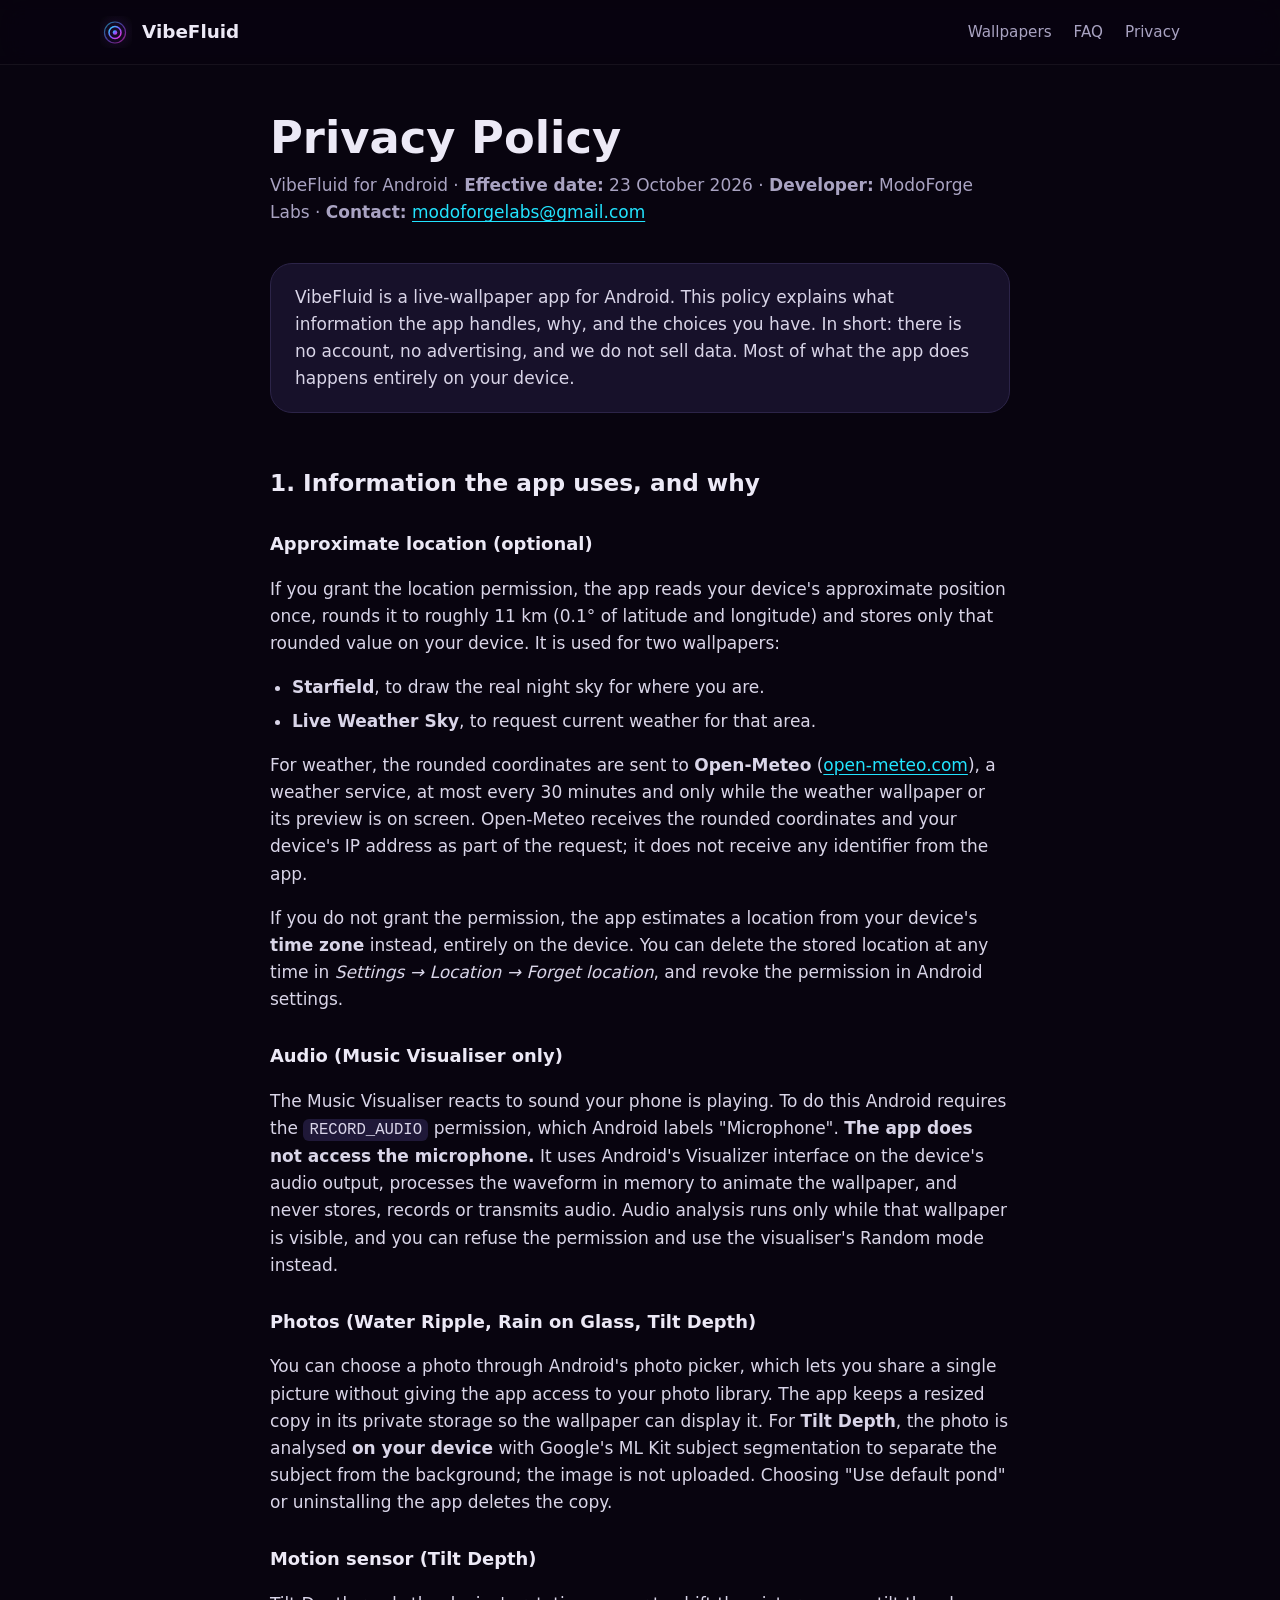
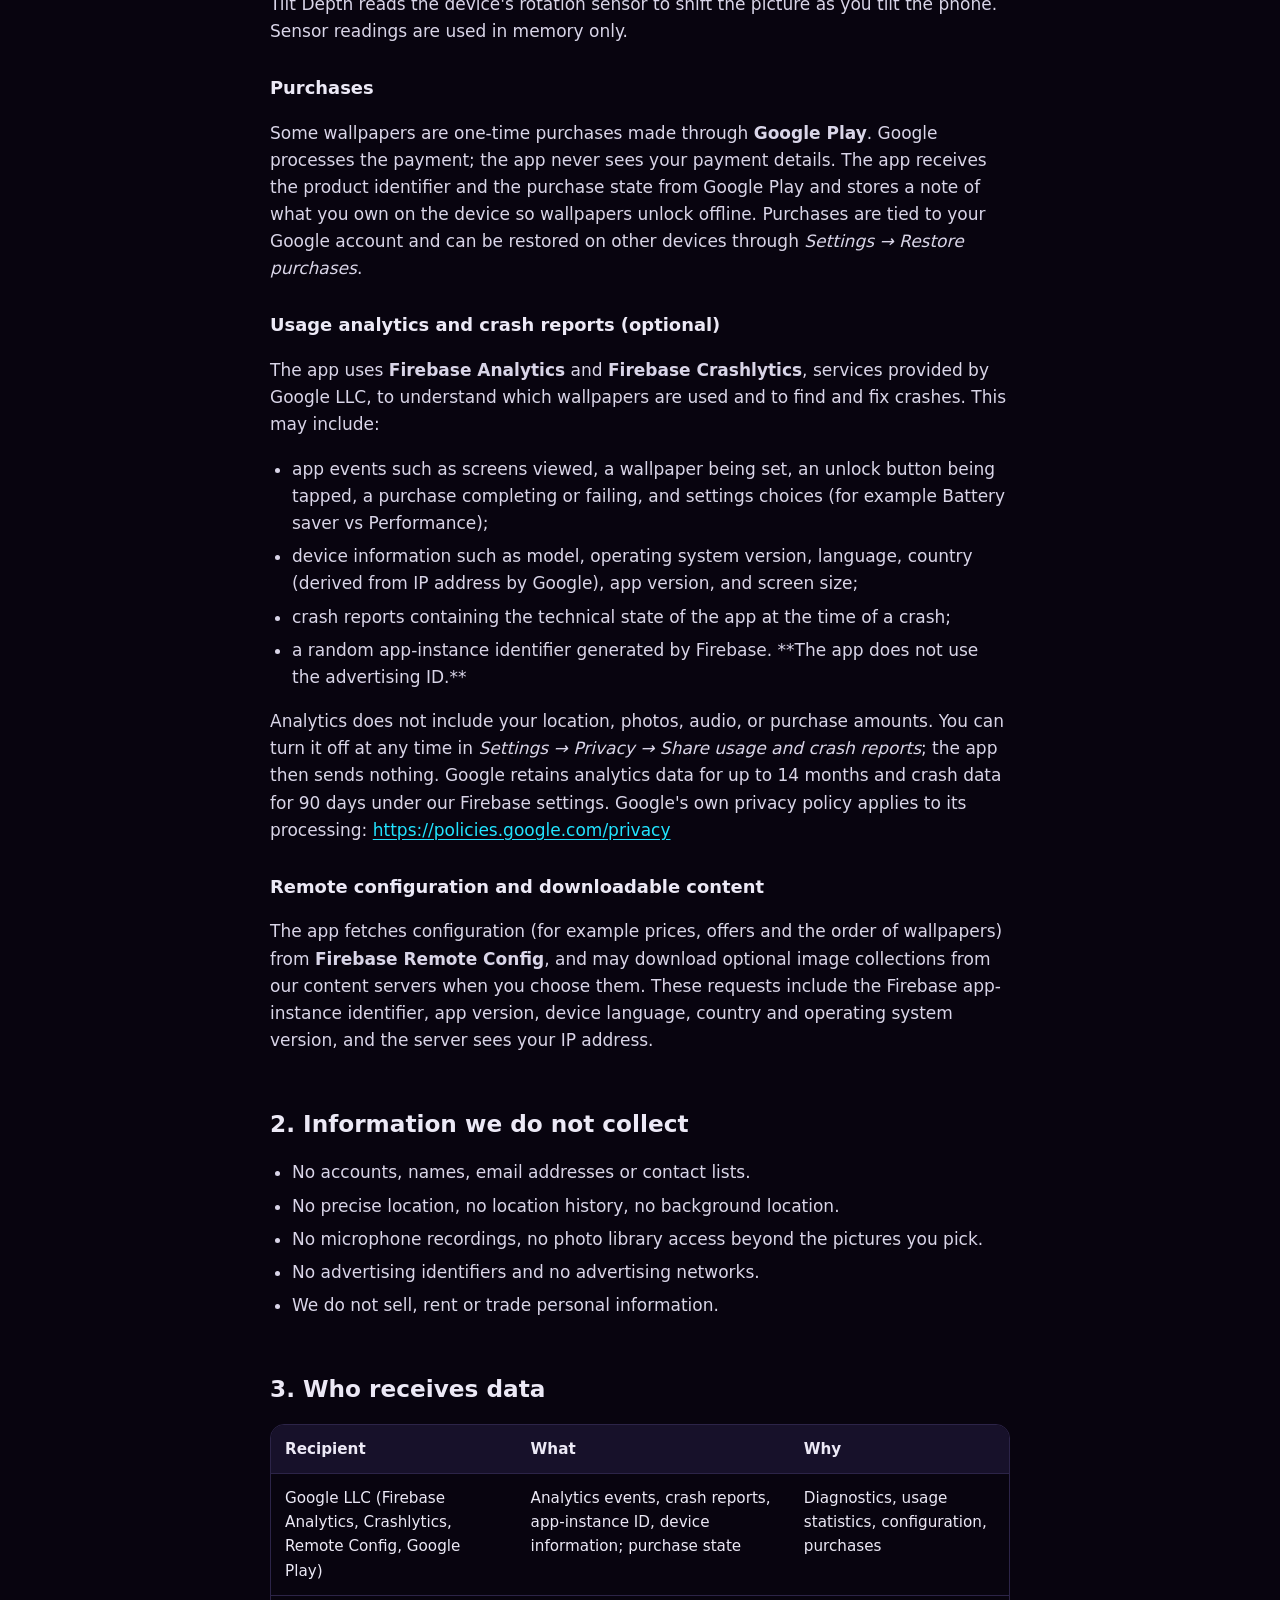
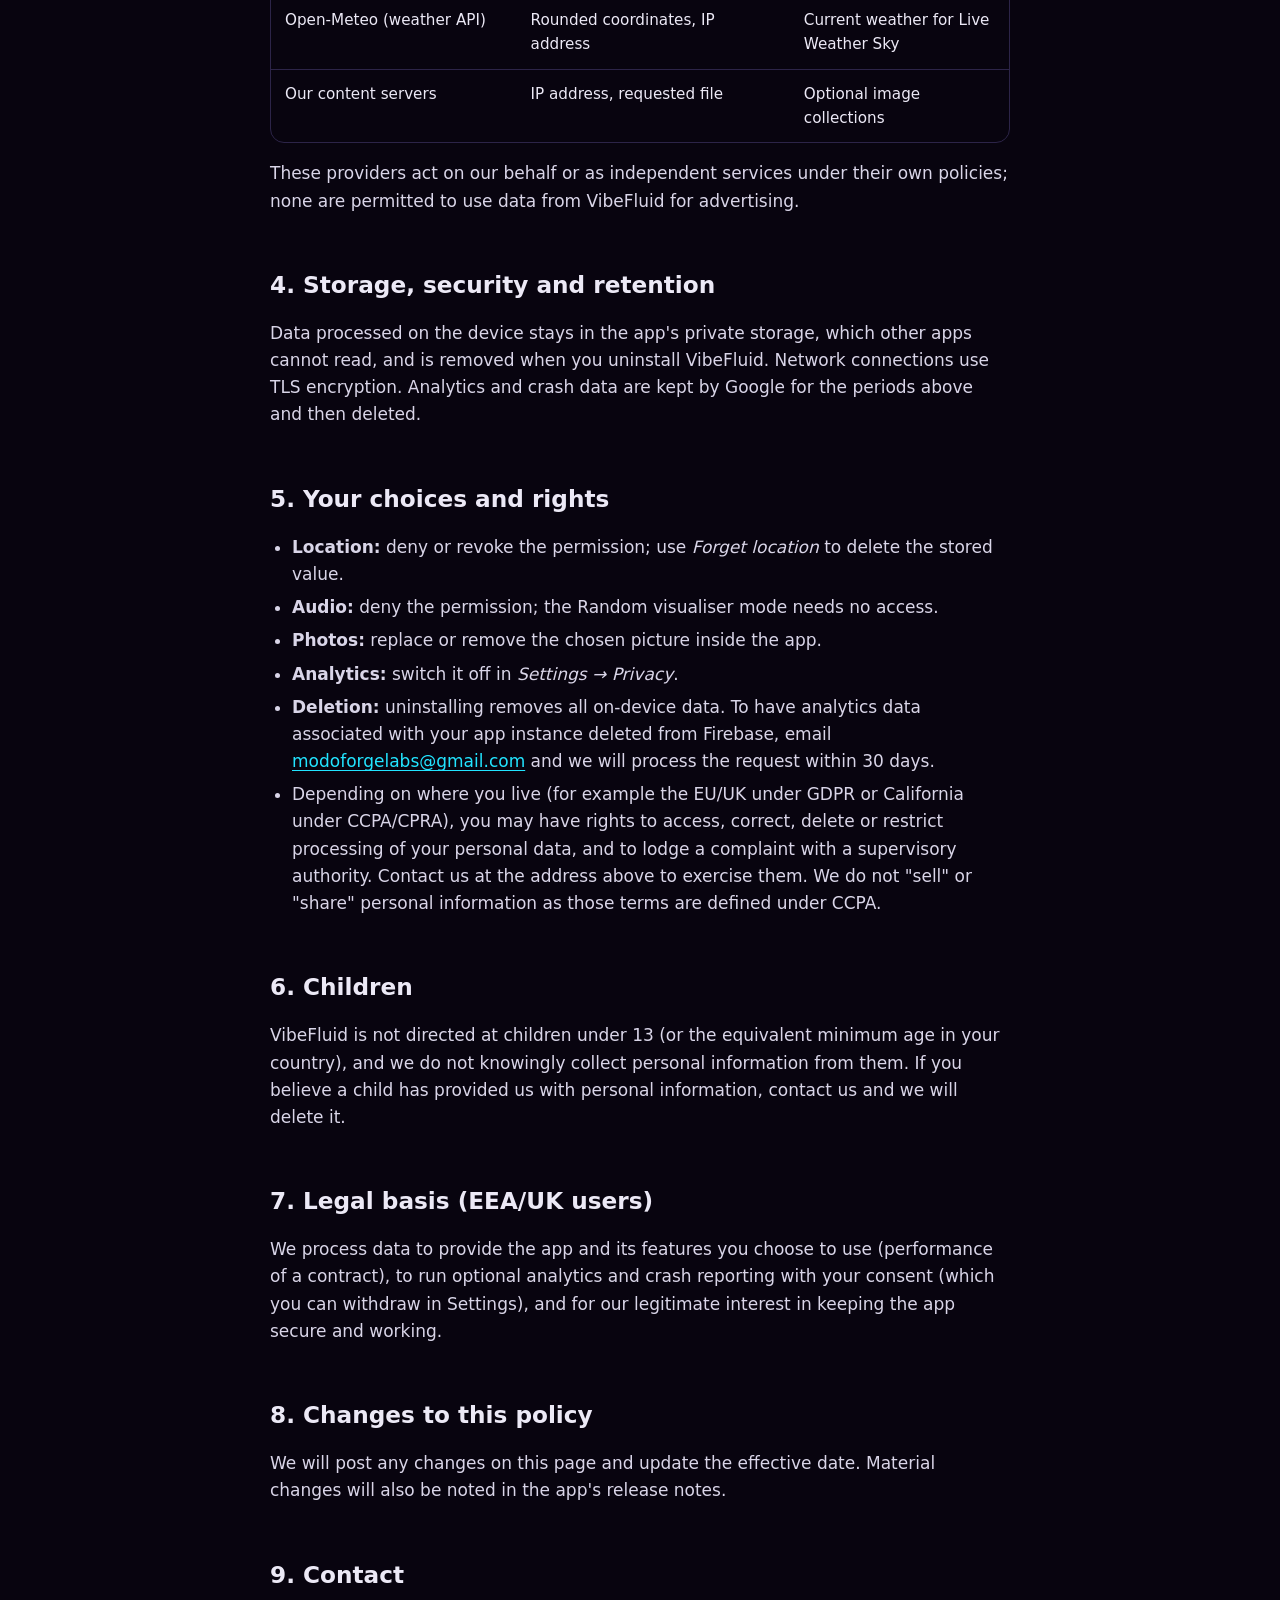
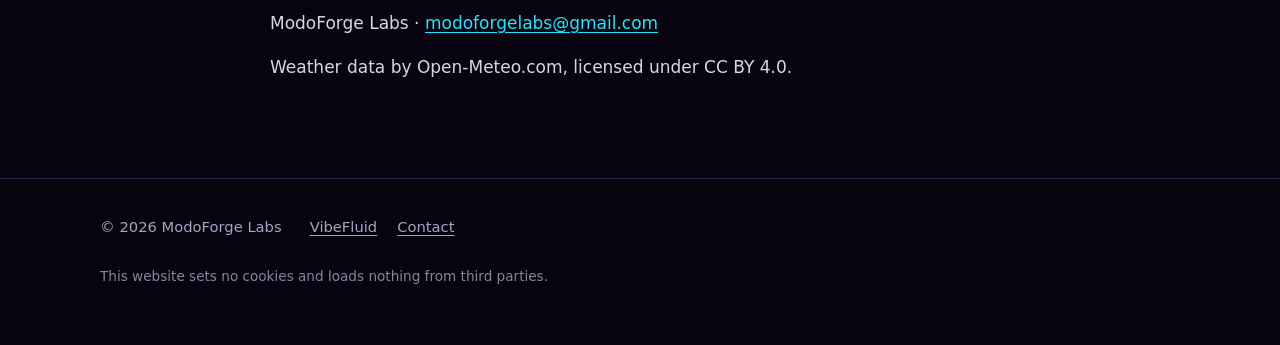
==== privacy/index.html @ ff4feba8 "VibeFluid landing page and privacy policy Static site for GitHub Pages: landing page with the wallpa" ====
<!doctype html>
<html lang="en">
<head>
  <meta charset="utf-8">
  <meta name="viewport" content="width=device-width, initial-scale=1">
  <title>Privacy Policy – VibeFluid</title>
  <meta name="description" content="How the VibeFluid live wallpaper app handles location, audio, photos, purchases and analytics. No ads, no account, no data sold.">
  <meta name="theme-color" content="#08040f">
  <link rel="canonical" href="https://modoforgelabs.github.io/vibefluid/privacy/">
  <link rel="icon" href="../assets/favicon.svg" type="image/svg+xml">
  <link rel="stylesheet" href="../assets/site.css">
</head>
<body>
  <a class="skip" href="#main">Skip to content</a>
  <header class="site-header">
    <div class="wrap">
      <a class="brand" href="../" aria-label="VibeFluid home">
        <img src="../assets/favicon.svg" alt="" width="32" height="32">
        VibeFluid
      </a>
      <nav class="nav" aria-label="Main">
        <a href="../#wallpapers">Wallpapers</a>
        <a class="hide-sm" href="../#faq">FAQ</a>
        <a href="./" aria-current="page">Privacy</a>
      </nav>
    </div>
  </header>

  <main id="main" class="wrap doc">
    <h1>Privacy Policy</h1>
    <p class="meta">VibeFluid for Android · <strong>Effective date:</strong> 23 October 2026 · <strong>Developer:</strong> ModoForge Labs · <strong>Contact:</strong> <a href="mailto:modoforgelabs@gmail.com">modoforgelabs@gmail.com</a></p>
<div class="summary"><p>VibeFluid is a live-wallpaper app for Android. This policy explains what information the app handles, why, and the choices you have. In short: there is no account, no advertising, and we do not sell data. Most of what the app does happens entirely on your device.</p></div>
<h2 id="1-information-the-app-uses-and-why">1. Information the app uses, and why</h2>
<h3 id="approximate-location-optional">Approximate location (optional)</h3>
<p>If you grant the location permission, the app reads your device's approximate position once, rounds it to roughly 11 km (0.1° of latitude and longitude) and stores only that rounded value on your device. It is used for two wallpapers:</p>
<ul>
<li><strong>Starfield</strong>, to draw the real night sky for where you are.</li>
<li><strong>Live Weather Sky</strong>, to request current weather for that area.</li>
</ul>
<p>For weather, the rounded coordinates are sent to <strong>Open-Meteo</strong> (<a href="https://open-meteo.com/">open-meteo.com</a>), a weather service, at most every 30 minutes and only while the weather wallpaper or its preview is on screen. Open-Meteo receives the rounded coordinates and your device's IP address as part of the request; it does not receive any identifier from the app.</p>
<p>If you do not grant the permission, the app estimates a location from your device's <strong>time zone</strong> instead, entirely on the device. You can delete the stored location at any time in <em>Settings → Location → Forget location</em>, and revoke the permission in Android settings.</p>
<h3 id="audio-music-visualiser-only">Audio (Music Visualiser only)</h3>
<p>The Music Visualiser reacts to sound your phone is playing. To do this Android requires the <code>RECORD_AUDIO</code> permission, which Android labels "Microphone". <strong>The app does not access the microphone.</strong> It uses Android's Visualizer interface on the device's audio output, processes the waveform in memory to animate the wallpaper, and never stores, records or transmits audio. Audio analysis runs only while that wallpaper is visible, and you can refuse the permission and use the visualiser's Random mode instead.</p>
<h3 id="photos-water-ripple-rain-on-glass-tilt-depth">Photos (Water Ripple, Rain on Glass, Tilt Depth)</h3>
<p>You can choose a photo through Android's photo picker, which lets you share a single picture without giving the app access to your photo library. The app keeps a resized copy in its private storage so the wallpaper can display it. For <strong>Tilt Depth</strong>, the photo is analysed <strong>on your device</strong> with Google's ML Kit subject segmentation to separate the subject from the background; the image is not uploaded. Choosing "Use default pond" or uninstalling the app deletes the copy.</p>
<h3 id="motion-sensor-tilt-depth">Motion sensor (Tilt Depth)</h3>
<p>Tilt Depth reads the device's rotation sensor to shift the picture as you tilt the phone. Sensor readings are used in memory only.</p>
<h3 id="purchases">Purchases</h3>
<p>Some wallpapers are one-time purchases made through <strong>Google Play</strong>. Google processes the payment; the app never sees your payment details. The app receives the product identifier and the purchase state from Google Play and stores a note of what you own on the device so wallpapers unlock offline. Purchases are tied to your Google account and can be restored on other devices through <em>Settings → Restore purchases</em>.</p>
<h3 id="usage-analytics-and-crash-reports-optional">Usage analytics and crash reports (optional)</h3>
<p>The app uses <strong>Firebase Analytics</strong> and <strong>Firebase Crashlytics</strong>, services provided by Google LLC, to understand which wallpapers are used and to find and fix crashes. This may include:</p>
<ul>
<li>app events such as screens viewed, a wallpaper being set, an unlock button being tapped, a purchase completing or failing, and settings choices (for example Battery saver vs Performance);</li>
<li>device information such as model, operating system version, language, country (derived from IP address by Google), app version, and screen size;</li>
<li>crash reports containing the technical state of the app at the time of a crash;</li>
<li>a random app-instance identifier generated by Firebase. **The app does not use the advertising ID.**</li>
</ul>
<p>Analytics does not include your location, photos, audio, or purchase amounts. You can turn it off at any time in <em>Settings → Privacy → Share usage and crash reports</em>; the app then sends nothing. Google retains analytics data for up to 14 months and crash data for 90 days under our Firebase settings. Google's own privacy policy applies to its processing: <a href="https://policies.google.com/privacy">https://policies.google.com/privacy</a></p>
<h3 id="remote-configuration-and-downloadable-content">Remote configuration and downloadable content</h3>
<p>The app fetches configuration (for example prices, offers and the order of wallpapers) from <strong>Firebase Remote Config</strong>, and may download optional image collections from our content servers when you choose them. These requests include the Firebase app-instance identifier, app version, device language, country and operating system version, and the server sees your IP address.</p>
<h2 id="2-information-we-do-not-collect">2. Information we do not collect</h2>
<ul>
<li>No accounts, names, email addresses or contact lists.</li>
<li>No precise location, no location history, no background location.</li>
<li>No microphone recordings, no photo library access beyond the pictures you pick.</li>
<li>No advertising identifiers and no advertising networks.</li>
<li>We do not sell, rent or trade personal information.</li>
</ul>
<h2 id="3-who-receives-data">3. Who receives data</h2>
<div class="table-wrap"><table><thead><tr><th>Recipient</th><th>What</th><th>Why</th></tr></thead><tbody>
<tr><td>Google LLC (Firebase Analytics, Crashlytics, Remote Config, Google Play)</td><td>Analytics events, crash reports, app-instance ID, device information; purchase state</td><td>Diagnostics, usage statistics, configuration, purchases</td></tr>
<tr><td>Open-Meteo (weather API)</td><td>Rounded coordinates, IP address</td><td>Current weather for Live Weather Sky</td></tr>
<tr><td>Our content servers</td><td>IP address, requested file</td><td>Optional image collections</td></tr>
</tbody></table></div>
<p>These providers act on our behalf or as independent services under their own policies; none are permitted to use data from VibeFluid for advertising.</p>
<h2 id="4-storage-security-and-retention">4. Storage, security and retention</h2>
<p>Data processed on the device stays in the app's private storage, which other apps cannot read, and is removed when you uninstall VibeFluid. Network connections use TLS encryption. Analytics and crash data are kept by Google for the periods above and then deleted.</p>
<h2 id="5-your-choices-and-rights">5. Your choices and rights</h2>
<ul>
<li><strong>Location:</strong> deny or revoke the permission; use <em>Forget location</em> to delete the stored value.</li>
<li><strong>Audio:</strong> deny the permission; the Random visualiser mode needs no access.</li>
<li><strong>Photos:</strong> replace or remove the chosen picture inside the app.</li>
<li><strong>Analytics:</strong> switch it off in <em>Settings → Privacy</em>.</li>
<li><strong>Deletion:</strong> uninstalling removes all on-device data. To have analytics data associated with your app instance deleted from Firebase, email <a href="mailto:modoforgelabs@gmail.com">modoforgelabs@gmail.com</a> and we will process the request within 30 days.</li>
<li>Depending on where you live (for example the EU/UK under GDPR or California under CCPA/CPRA), you may have rights to access, correct, delete or restrict processing of your personal data, and to lodge a complaint with a supervisory authority. Contact us at the address above to exercise them. We do not "sell" or "share" personal information as those terms are defined under CCPA.</li>
</ul>
<h2 id="6-children">6. Children</h2>
<p>VibeFluid is not directed at children under 13 (or the equivalent minimum age in your country), and we do not knowingly collect personal information from them. If you believe a child has provided us with personal information, contact us and we will delete it.</p>
<h2 id="7-legal-basis-eea-uk-users">7. Legal basis (EEA/UK users)</h2>
<p>We process data to provide the app and its features you choose to use (performance of a contract), to run optional analytics and crash reporting with your consent (which you can withdraw in Settings), and for our legitimate interest in keeping the app secure and working.</p>
<h2 id="8-changes-to-this-policy">8. Changes to this policy</h2>
<p>We will post any changes on this page and update the effective date. Material changes will also be noted in the app's release notes.</p>
<h2 id="9-contact">9. Contact</h2>
<p>ModoForge Labs · <a href="mailto:modoforgelabs@gmail.com">modoforgelabs@gmail.com</a></p>
<p>Weather data by Open-Meteo.com, licensed under CC BY 4.0.</p>
  </main>

  <footer class="site-footer">
    <div class="wrap">
      <span>© 2026 ModoForge Labs</span>
      <nav aria-label="Footer">
        <a href="../">VibeFluid</a>
        <a href="mailto:modoforgelabs@gmail.com">Contact</a>
      </nav>
      <p class="credit">This website sets no cookies and loads nothing from third parties.</p>
    </div>
  </footer>
</body>
</html>
---- assets/site.css ----
/* VibeFluid site. No external fonts or assets: everything is served from this repo. */
:root {
  --bg: #08040f;
  --bg-2: #120a22;
  --surface: #17112a;
  --surface-2: #1f1838;
  --line: #2c2448;
  --text: #ece9f6;
  --muted: #a9a3c2;
  --teal: #22e4ff;
  --violet: #7b5cff;
  --magenta: #ff2bd6;
  --gold: #ffc94d;
  --gradient: linear-gradient(100deg, var(--teal), var(--violet) 52%, var(--magenta));
  --radius: 22px;
  --max: 1120px;
  color-scheme: dark;
}

* { box-sizing: border-box; }
html { scroll-behavior: smooth; }
@media (prefers-reduced-motion: reduce) { html { scroll-behavior: auto; } }

body {
  margin: 0;
  background: var(--bg);
  color: var(--text);
  font: 17px/1.6 system-ui, -apple-system, "Segoe UI", Roboto, "Helvetica Neue", Arial, sans-serif;
  -webkit-font-smoothing: antialiased;
}

a { color: var(--teal); text-underline-offset: 3px; }
a:hover { color: #7ff0ff; }
img { max-width: 100%; display: block; }
:focus-visible { outline: 3px solid var(--teal); outline-offset: 3px; border-radius: 6px; }

.wrap { width: 100%; max-width: var(--max); margin: 0 auto; padding: 0 20px; }

.skip { position: absolute; left: -999px; top: 0; background: var(--surface); padding: 10px 14px; z-index: 10; }
.skip:focus { left: 12px; top: 12px; }

/* ---------- Header ---------- */
.site-header {
  position: sticky; top: 0; z-index: 5;
  background: rgba(8, 4, 15, .72);
  backdrop-filter: saturate(140%) blur(14px);
  -webkit-backdrop-filter: saturate(140%) blur(14px);
  border-bottom: 1px solid rgba(255, 255, 255, .06);
}
.site-header .wrap { display: flex; align-items: center; gap: 16px; height: 64px; }
.brand { display: flex; align-items: center; gap: 10px; color: var(--text); text-decoration: none; font-weight: 700; font-size: 1.15rem; }
.brand img { width: 32px; height: 32px; }
.nav { margin-left: auto; display: flex; gap: 22px; }
.nav a { color: var(--muted); text-decoration: none; font-size: .95rem; }
.nav a:hover { color: var(--text); }
@media (max-width: 560px) { .nav .hide-sm { display: none; } }

/* ---------- Buttons ---------- */
.btn {
  display: inline-flex; align-items: center; gap: 10px;
  padding: 14px 22px; border-radius: 999px;
  font-weight: 650; font-size: 1rem; text-decoration: none;
  border: 1px solid transparent; transition: transform .15s ease, box-shadow .15s ease;
}
.btn-primary { background: var(--gradient); color: #0b0614; box-shadow: 0 10px 30px rgba(123, 92, 255, .35); }
.btn-primary:hover { color: #0b0614; transform: translateY(-1px); box-shadow: 0 14px 36px rgba(123, 92, 255, .45); }
.btn-ghost { border-color: var(--line); color: var(--text); background: rgba(255, 255, 255, .03); }
.btn-ghost:hover { color: var(--text); border-color: var(--violet); }
.btn-soon { cursor: default; }
.btn-soon:hover { transform: none; }
.btn svg { width: 20px; height: 20px; flex: none; }

/* ---------- Hero ---------- */
.hero { position: relative; overflow: hidden; padding: 72px 0 88px; }
.hero canvas { position: absolute; inset: 0; width: 100%; height: 100%; z-index: 0; }
.hero::after {
  content: ""; position: absolute; inset: 0; z-index: 0; pointer-events: none;
  background: radial-gradient(60% 70% at 78% 40%, rgba(123, 92, 255, .22), transparent 70%),
              radial-gradient(40% 50% at 10% 90%, rgba(34, 228, 255, .12), transparent 70%);
}
.hero .wrap { position: relative; z-index: 1; display: grid; grid-template-columns: 1.15fr .85fr; gap: 48px; align-items: center; pointer-events: none; }
.hero .wrap a, .hero .wrap .phone { pointer-events: auto; }
.eyebrow { display: inline-block; color: var(--teal); font-weight: 650; letter-spacing: .08em; text-transform: uppercase; font-size: .8rem; margin-bottom: 14px; }
.hero h1 { font-size: clamp(2.3rem, 5.4vw, 4rem); line-height: 1.05; letter-spacing: -.02em; margin: 0 0 18px; }
.grad { background: var(--gradient); -webkit-background-clip: text; background-clip: text; color: transparent; }
.lede { color: var(--muted); font-size: 1.15rem; max-width: 34em; margin: 0 0 30px; }
.cta { display: flex; flex-wrap: wrap; gap: 12px; align-items: center; }
.cta-note { color: var(--muted); font-size: .9rem; margin-top: 16px; }
.touch-hint { color: var(--muted); font-size: .85rem; margin-top: 26px; opacity: .85; }
@media (max-width: 860px) {
  .hero { padding: 40px 0 64px; }
  .hero .wrap { grid-template-columns: 1fr; gap: 40px; }
  .hero .phone { margin: 0 auto; }
}

/* ---------- Phone mockup ---------- */
.phone {
  position: relative; width: min(300px, 78vw); aspect-ratio: 9 / 19;
  border-radius: 42px; padding: 10px;
  background: linear-gradient(160deg, #2b2440, #0d0918);
  box-shadow: 0 40px 80px rgba(0, 0, 0, .6), 0 0 0 1px rgba(255, 255, 255, .08) inset;
}
.phone .screen { position: relative; width: 100%; height: 100%; border-radius: 32px; overflow: hidden; background: #000; }
.phone .screen img { position: absolute; inset: 0; width: 100%; height: 100%; object-fit: cover; }
.phone .notch { position: absolute; top: 20px; left: 50%; width: 22%; height: 18px; transform: translateX(-50%); background: #000; border-radius: 99px; z-index: 2; }
.phone .label {
  position: absolute; left: 50%; bottom: 22px; transform: translateX(-50%); z-index: 2;
  background: rgba(8, 4, 15, .6); backdrop-filter: blur(8px); -webkit-backdrop-filter: blur(8px);
  color: var(--text); font-size: .8rem; font-weight: 600; padding: 6px 12px; border-radius: 99px; white-space: nowrap;
}
/* Time of Day: the four scenes cross-fade, like the wallpaper through a day. */
.cycle img { opacity: 0; animation: cycle 16s infinite; }
/* The first scene starts already faded in, so the phone is never black on load. */
.cycle img:nth-child(1) { animation-delay: -2s; }
.cycle img:nth-child(2) { animation-delay: 2s; }
.cycle img:nth-child(3) { animation-delay: 6s; }
.cycle img:nth-child(4) { animation-delay: 10s; }
@keyframes cycle { 0% { opacity: 0; } 6% { opacity: 1; } 25% { opacity: 1; } 31% { opacity: 0; } 100% { opacity: 0; } }
@media (prefers-reduced-motion: reduce) {
  .cycle img { animation: none; }
  .cycle img:last-child { opacity: 1; }
}

/* ---------- Sections ---------- */
section { padding: 84px 0; }
.section-head { max-width: 680px; margin: 0 0 40px; }
.section-head h2 { font-size: clamp(1.8rem, 3.6vw, 2.6rem); line-height: 1.12; letter-spacing: -.015em; margin: 0 0 12px; }
.section-head p { color: var(--muted); margin: 0; font-size: 1.08rem; }
.alt { background: linear-gradient(180deg, var(--bg-2), var(--bg)); border-top: 1px solid rgba(255, 255, 255, .04); }

/* Gallery of phones */
.gallery { display: grid; grid-template-columns: repeat(5, 1fr); gap: 18px; }
.gallery .phone { width: 100%; border-radius: 30px; padding: 7px; }
.gallery .phone .screen { border-radius: 24px; }
.gallery .phone .notch { top: 14px; height: 12px; }
.gallery figure { margin: 0; }
.gallery figcaption { text-align: center; margin-top: 12px; font-weight: 600; }
.gallery figcaption span { display: block; color: var(--muted); font-weight: 400; font-size: .88rem; }
@media (max-width: 960px) {
  .gallery { grid-template-columns: none; grid-auto-flow: column; grid-auto-columns: min(46vw, 220px); overflow-x: auto; scroll-snap-type: x mandatory; padding-bottom: 12px; margin: 0 -20px; padding-left: 20px; padding-right: 20px; }
  .gallery figure { scroll-snap-align: start; }
}

/* Wallpaper list */
.list { display: grid; grid-template-columns: repeat(3, 1fr); gap: 16px; }
.item {
  background: var(--surface); border: 1px solid var(--line); border-radius: var(--radius);
  padding: 22px 22px 20px; position: relative;
}
.item h3 { margin: 0 0 6px; font-size: 1.1rem; display: flex; align-items: center; gap: 10px; }
.item p { margin: 0; color: var(--muted); font-size: .96rem; }
.swatch { width: 14px; height: 14px; border-radius: 50%; flex: none; }
.tag {
  margin-left: auto; font-size: .72rem; font-weight: 700; letter-spacing: .03em;
  padding: 3px 9px; border-radius: 99px; background: rgba(255, 201, 77, .14); color: var(--gold);
}
@media (max-width: 900px) { .list { grid-template-columns: repeat(2, 1fr); } }
@media (max-width: 600px) { .list { grid-template-columns: 1fr; } }

/* Feature cards */
.features { display: grid; grid-template-columns: repeat(3, 1fr); gap: 18px; }
.feature { background: var(--surface); border: 1px solid var(--line); border-radius: var(--radius); padding: 28px; }
.feature .icon { width: 44px; height: 44px; border-radius: 14px; display: grid; place-items: center; background: var(--surface-2); margin-bottom: 16px; }
.feature .icon svg { width: 24px; height: 24px; }
.feature h3 { margin: 0 0 8px; font-size: 1.2rem; }
.feature p { margin: 0; color: var(--muted); }
.feature ul { margin: 10px 0 0; padding-left: 18px; color: var(--muted); }
.feature li { margin: 4px 0; }
@media (max-width: 860px) { .features { grid-template-columns: 1fr; } }

/* Pricing */
.pricing { display: grid; grid-template-columns: 1fr 1fr; gap: 18px; }
.plan { border-radius: var(--radius); padding: 30px; border: 1px solid var(--line); background: var(--surface); }
.plan.highlight { background: linear-gradient(var(--surface), var(--surface)) padding-box, var(--gradient) border-box; border: 1px solid transparent; }
.plan .big { font-size: 2.6rem; font-weight: 800; line-height: 1; margin: 6px 0 4px; }
.plan .sub { color: var(--muted); margin: 0 0 16px; }
.plan ul { margin: 0; padding-left: 18px; }
.plan li { margin: 6px 0; }
@media (max-width: 760px) { .pricing { grid-template-columns: 1fr; } }

/* FAQ */
.faq { max-width: 820px; }
.faq details { border-bottom: 1px solid var(--line); padding: 18px 0; }
.faq summary { cursor: pointer; font-weight: 650; font-size: 1.06rem; list-style: none; display: flex; justify-content: space-between; gap: 16px; }
.faq summary::-webkit-details-marker { display: none; }
.faq summary::after { content: "+"; color: var(--teal); font-size: 1.4rem; line-height: 1; }
.faq details[open] summary::after { content: "–"; }
.faq details p { color: var(--muted); margin: 12px 0 0; }

/* Final call to action */
.closing { text-align: center; }
.closing .section-head { margin: 0 auto 28px; }
.closing .cta { justify-content: center; }

/* ---------- Footer ---------- */
.site-footer { border-top: 1px solid var(--line); padding: 36px 0 44px; color: var(--muted); font-size: .92rem; }
.site-footer .wrap { display: flex; flex-wrap: wrap; gap: 14px 28px; align-items: center; }
.site-footer nav { display: flex; gap: 20px; flex-wrap: wrap; }
.site-footer a { color: var(--muted); }
.site-footer a:hover { color: var(--text); }
.site-footer .credit { width: 100%; font-size: .85rem; opacity: .8; }

/* ---------- Document pages (privacy) ---------- */
.doc { max-width: 780px; padding: 48px 20px 80px; }
.doc h1 { font-size: clamp(2rem, 4.4vw, 2.8rem); line-height: 1.1; margin: 0 0 10px; }
.doc .meta { color: var(--muted); margin: 0 0 36px; }
.doc h2 { margin: 2.2em 0 .5em; font-size: 1.45rem; }
.doc h3 { margin: 1.6em 0 .4em; font-size: 1.12rem; }
.doc p, .doc li { color: #d9d5e8; }
.doc ul { padding-left: 22px; }
.doc li { margin: 6px 0; }
.doc code { background: var(--surface-2); padding: .1em .4em; border-radius: 6px; font-size: .92em; }
.doc .summary { background: var(--surface); border: 1px solid var(--line); border-radius: var(--radius); padding: 20px 24px; margin: 0 0 8px; }
.doc .summary p { margin: 0; }
.table-wrap { overflow-x: auto; margin: 16px 0; border: 1px solid var(--line); border-radius: 14px; }
.doc table { border-collapse: collapse; width: 100%; font-size: .95rem; min-width: 560px; }
.doc th, .doc td { text-align: left; vertical-align: top; padding: 12px 14px; border-bottom: 1px solid var(--line); }
.doc th { background: var(--surface); color: var(--text); }
.doc tr:last-child td { border-bottom: 0; }
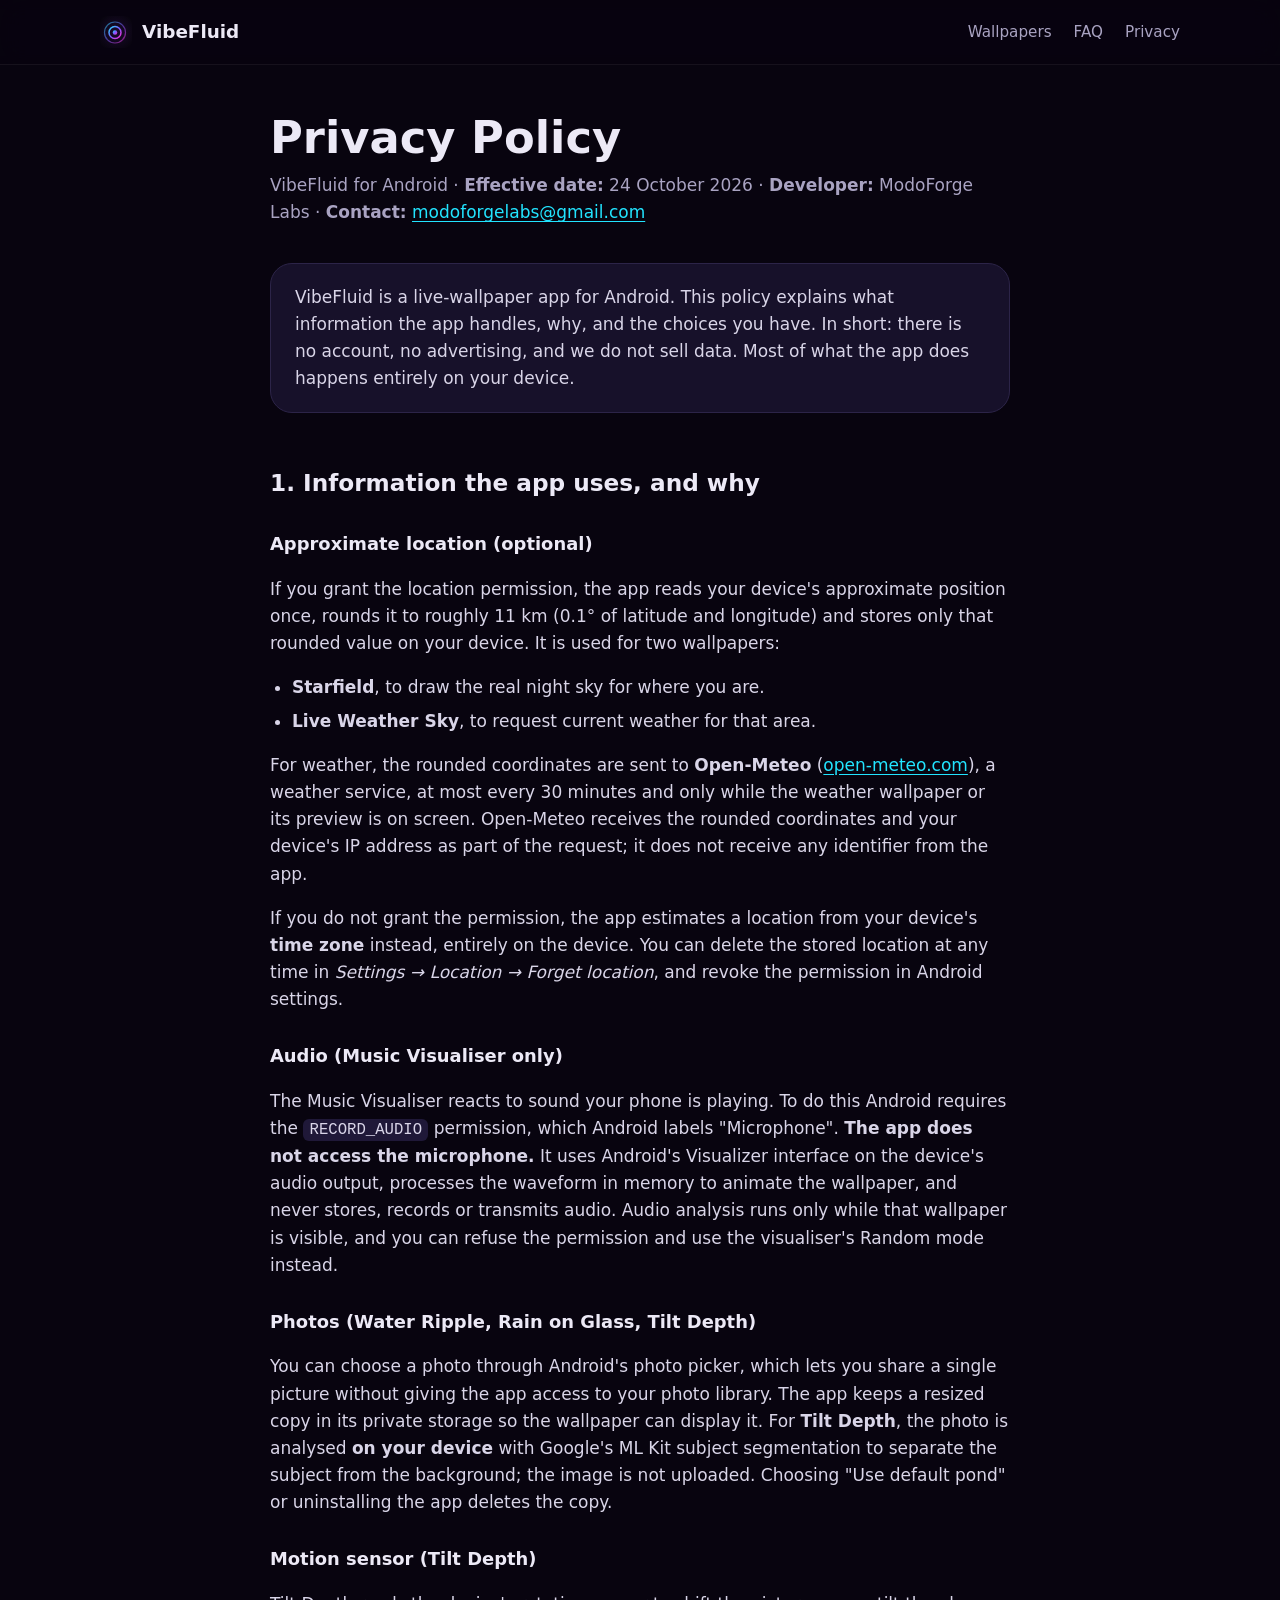
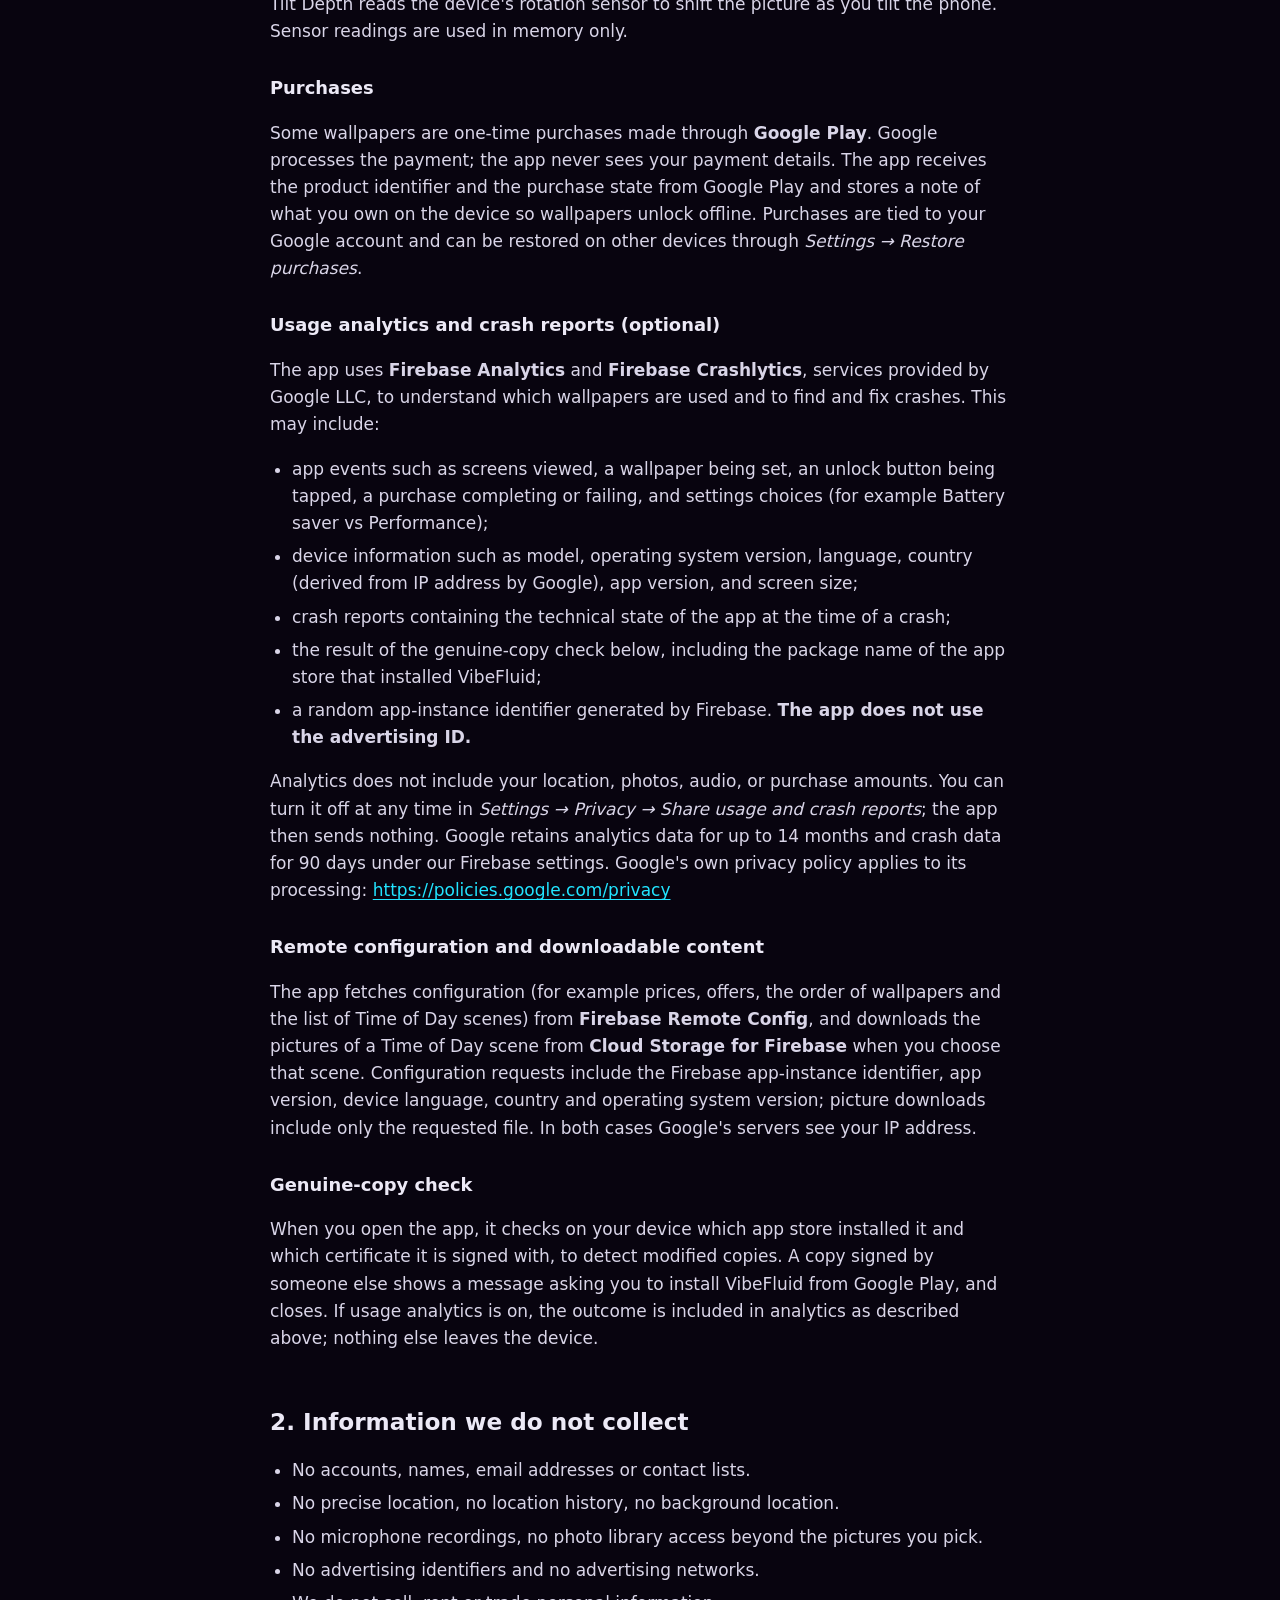
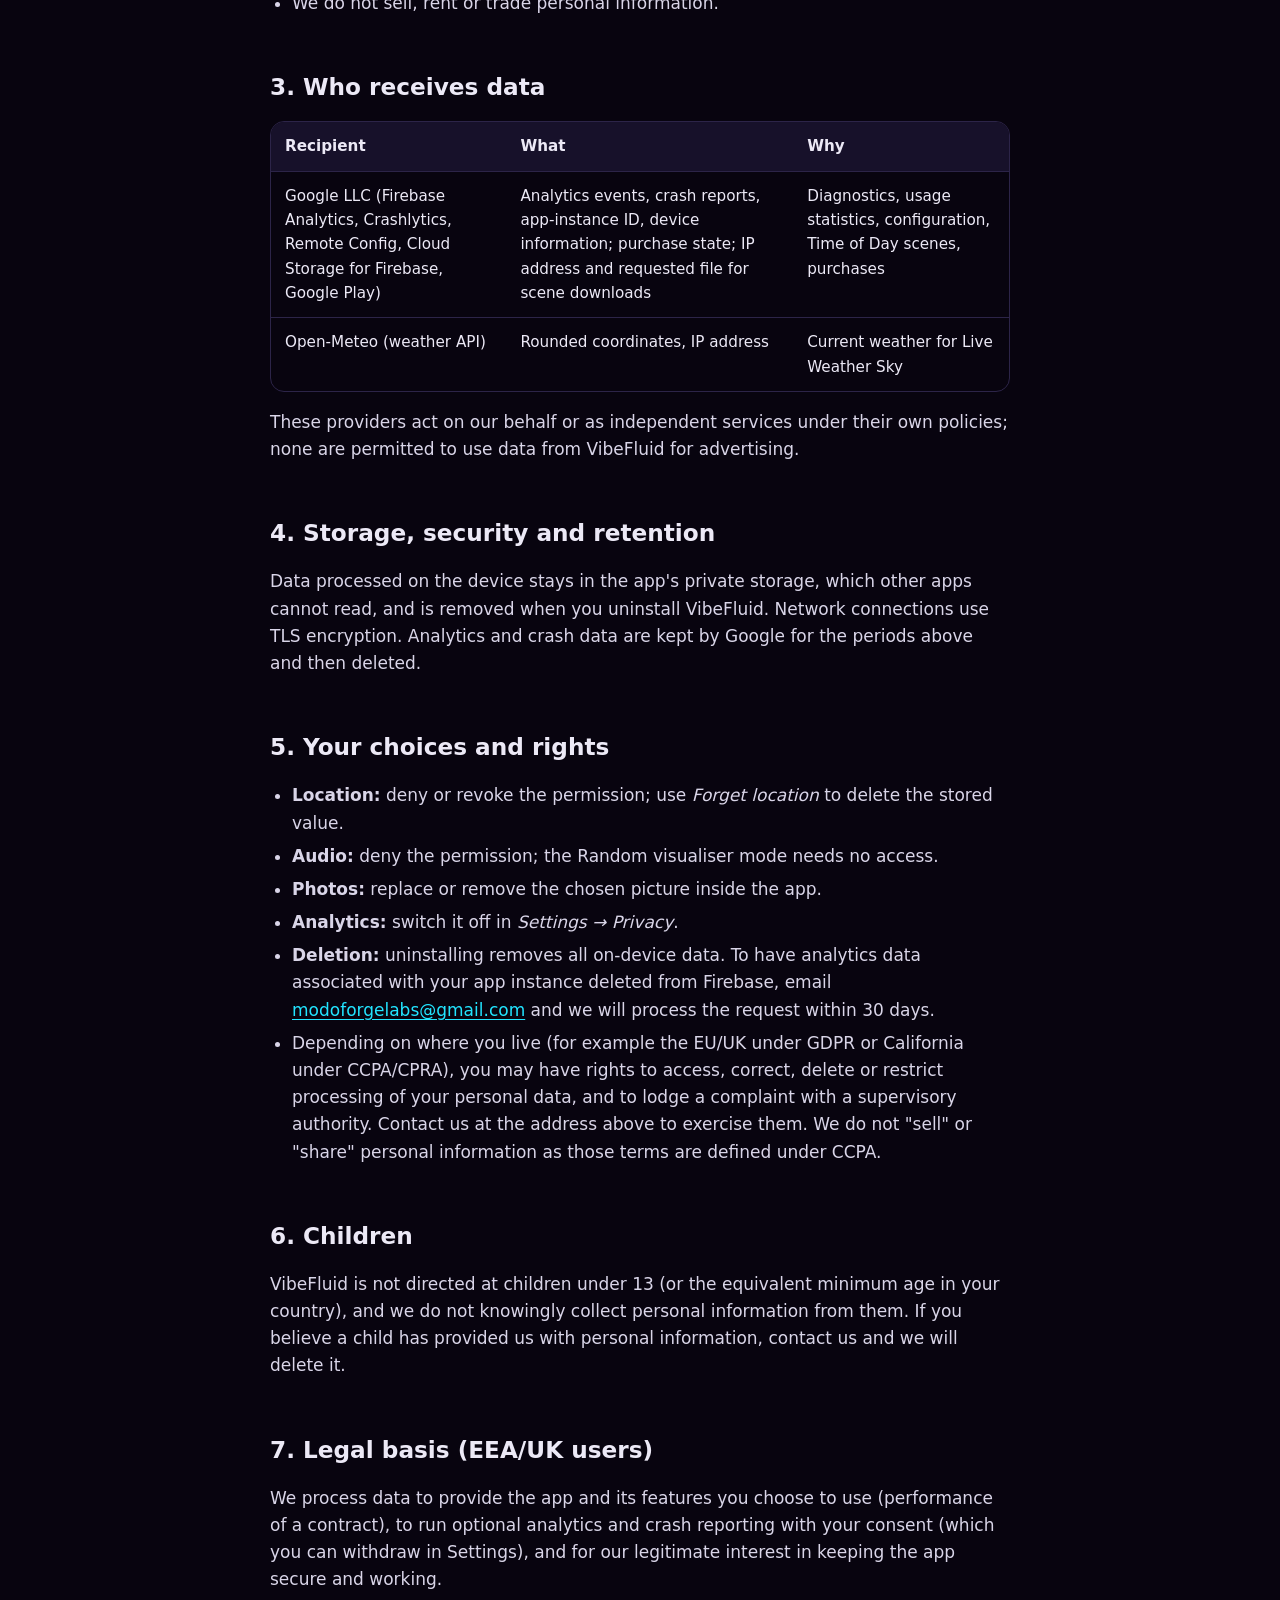
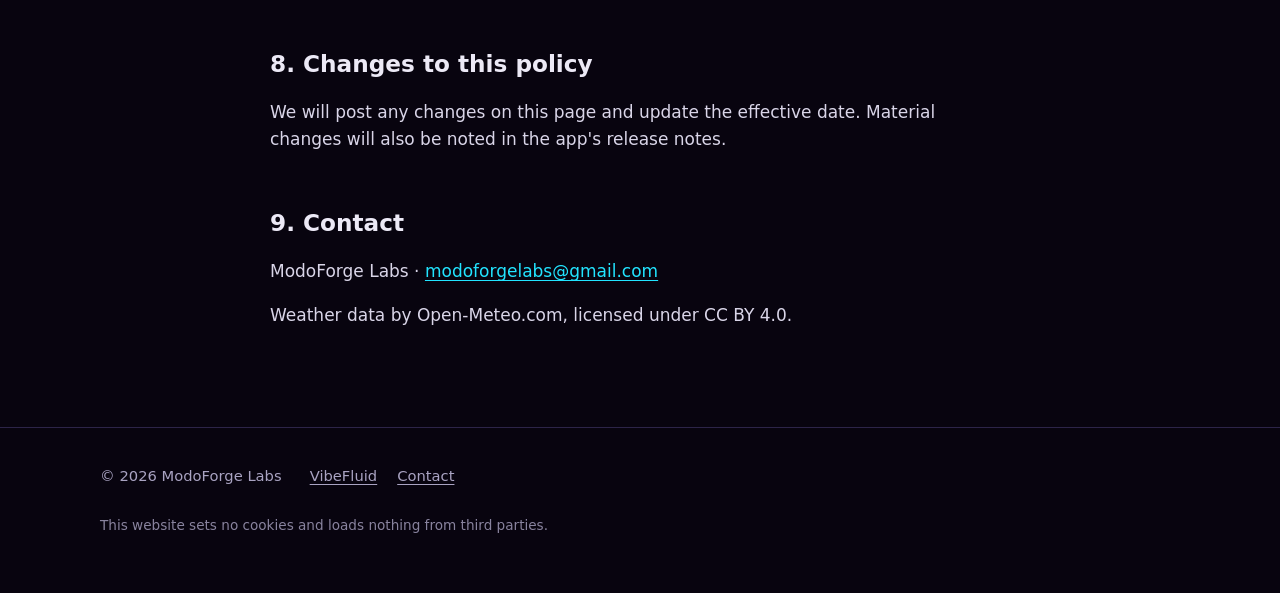
==== commit 221dd9e4: "Link to Google Play and show the Time of Day scenes Both Coming soon buttons now open the Play listi" ====
--- a/privacy/index.html
+++ b/privacy/index.html
@@ -28,7 +28,7 @@
 
   <main id="main" class="wrap doc">
     <h1>Privacy Policy</h1>
-    <p class="meta">VibeFluid for Android · <strong>Effective date:</strong> 23 October 2026 · <strong>Developer:</strong> ModoForge Labs · <strong>Contact:</strong> <a href="mailto:modoforgelabs@gmail.com">modoforgelabs@gmail.com</a></p>
+    <p class="meta">VibeFluid for Android · <strong>Effective date:</strong> 24 October 2026 · <strong>Developer:</strong> ModoForge Labs · <strong>Contact:</strong> <a href="mailto:modoforgelabs@gmail.com">modoforgelabs@gmail.com</a></p>
 <div class="summary"><p>VibeFluid is a live-wallpaper app for Android. This policy explains what information the app handles, why, and the choices you have. In short: there is no account, no advertising, and we do not sell data. Most of what the app does happens entirely on your device.</p></div>
 <h2 id="1-information-the-app-uses-and-why">1. Information the app uses, and why</h2>
 <h3 id="approximate-location-optional">Approximate location (optional)</h3>
@@ -53,11 +53,14 @@
 <li>app events such as screens viewed, a wallpaper being set, an unlock button being tapped, a purchase completing or failing, and settings choices (for example Battery saver vs Performance);</li>
 <li>device information such as model, operating system version, language, country (derived from IP address by Google), app version, and screen size;</li>
 <li>crash reports containing the technical state of the app at the time of a crash;</li>
-<li>a random app-instance identifier generated by Firebase. **The app does not use the advertising ID.**</li>
+<li>the result of the genuine-copy check below, including the package name of the app store that installed VibeFluid;</li>
+<li>a random app-instance identifier generated by Firebase. <strong>The app does not use the advertising ID.</strong></li>
 </ul>
 <p>Analytics does not include your location, photos, audio, or purchase amounts. You can turn it off at any time in <em>Settings → Privacy → Share usage and crash reports</em>; the app then sends nothing. Google retains analytics data for up to 14 months and crash data for 90 days under our Firebase settings. Google's own privacy policy applies to its processing: <a href="https://policies.google.com/privacy">https://policies.google.com/privacy</a></p>
 <h3 id="remote-configuration-and-downloadable-content">Remote configuration and downloadable content</h3>
-<p>The app fetches configuration (for example prices, offers and the order of wallpapers) from <strong>Firebase Remote Config</strong>, and may download optional image collections from our content servers when you choose them. These requests include the Firebase app-instance identifier, app version, device language, country and operating system version, and the server sees your IP address.</p>
+<p>The app fetches configuration (for example prices, offers, the order of wallpapers and the list of Time of Day scenes) from <strong>Firebase Remote Config</strong>, and downloads the pictures of a Time of Day scene from <strong>Cloud Storage for Firebase</strong> when you choose that scene. Configuration requests include the Firebase app-instance identifier, app version, device language, country and operating system version; picture downloads include only the requested file. In both cases Google's servers see your IP address.</p>
+<h3 id="genuine-copy-check">Genuine-copy check</h3>
+<p>When you open the app, it checks on your device which app store installed it and which certificate it is signed with, to detect modified copies. A copy signed by someone else shows a message asking you to install VibeFluid from Google Play, and closes. If usage analytics is on, the outcome is included in analytics as described above; nothing else leaves the device.</p>
 <h2 id="2-information-we-do-not-collect">2. Information we do not collect</h2>
 <ul>
 <li>No accounts, names, email addresses or contact lists.</li>
@@ -68,9 +71,8 @@
 </ul>
 <h2 id="3-who-receives-data">3. Who receives data</h2>
 <div class="table-wrap"><table><thead><tr><th>Recipient</th><th>What</th><th>Why</th></tr></thead><tbody>
-<tr><td>Google LLC (Firebase Analytics, Crashlytics, Remote Config, Google Play)</td><td>Analytics events, crash reports, app-instance ID, device information; purchase state</td><td>Diagnostics, usage statistics, configuration, purchases</td></tr>
+<tr><td>Google LLC (Firebase Analytics, Crashlytics, Remote Config, Cloud Storage for Firebase, Google Play)</td><td>Analytics events, crash reports, app-instance ID, device information; purchase state; IP address and requested file for scene downloads</td><td>Diagnostics, usage statistics, configuration, Time of Day scenes, purchases</td></tr>
 <tr><td>Open-Meteo (weather API)</td><td>Rounded coordinates, IP address</td><td>Current weather for Live Weather Sky</td></tr>
-<tr><td>Our content servers</td><td>IP address, requested file</td><td>Optional image collections</td></tr>
 </tbody></table></div>
 <p>These providers act on our behalf or as independent services under their own policies; none are permitted to use data from VibeFluid for advertising.</p>
 <h2 id="4-storage-security-and-retention">4. Storage, security and retention</h2>
--- a/assets/site.css
+++ b/assets/site.css
@@ -66,8 +66,6 @@
 .btn-primary:hover { color: #0b0614; transform: translateY(-1px); box-shadow: 0 14px 36px rgba(123, 92, 255, .45); }
 .btn-ghost { border-color: var(--line); color: var(--text); background: rgba(255, 255, 255, .03); }
 .btn-ghost:hover { color: var(--text); border-color: var(--violet); }
-.btn-soon { cursor: default; }
-.btn-soon:hover { transform: none; }
 .btn svg { width: 20px; height: 20px; flex: none; }
 
 /* ---------- Hero ---------- */
@@ -140,6 +138,14 @@
   .gallery { grid-template-columns: none; grid-auto-flow: column; grid-auto-columns: min(46vw, 220px); overflow-x: auto; scroll-snap-type: x mandatory; padding-bottom: 12px; margin: 0 -20px; padding-left: 20px; padding-right: 20px; }
   .gallery figure { scroll-snap-align: start; }
 }
+
+/* Time of Day scenes */
+.scenes { display: grid; grid-template-columns: repeat(6, 1fr); gap: 14px; }
+.scenes figure { margin: 0; }
+.scenes img { display: block; width: 100%; height: auto; aspect-ratio: 9 / 16; object-fit: cover; border-radius: 16px; border: 1px solid var(--line); background: var(--surface); }
+.scenes figcaption { margin-top: 8px; font-size: .9rem; font-weight: 600; text-align: center; }
+@media (max-width: 960px) { .scenes { grid-template-columns: repeat(4, 1fr); } }
+@media (max-width: 600px) { .scenes { grid-template-columns: repeat(3, 1fr); gap: 10px; } .scenes figcaption { font-size: .8rem; } }
 
 /* Wallpaper list */
 .list { display: grid; grid-template-columns: repeat(3, 1fr); gap: 16px; }
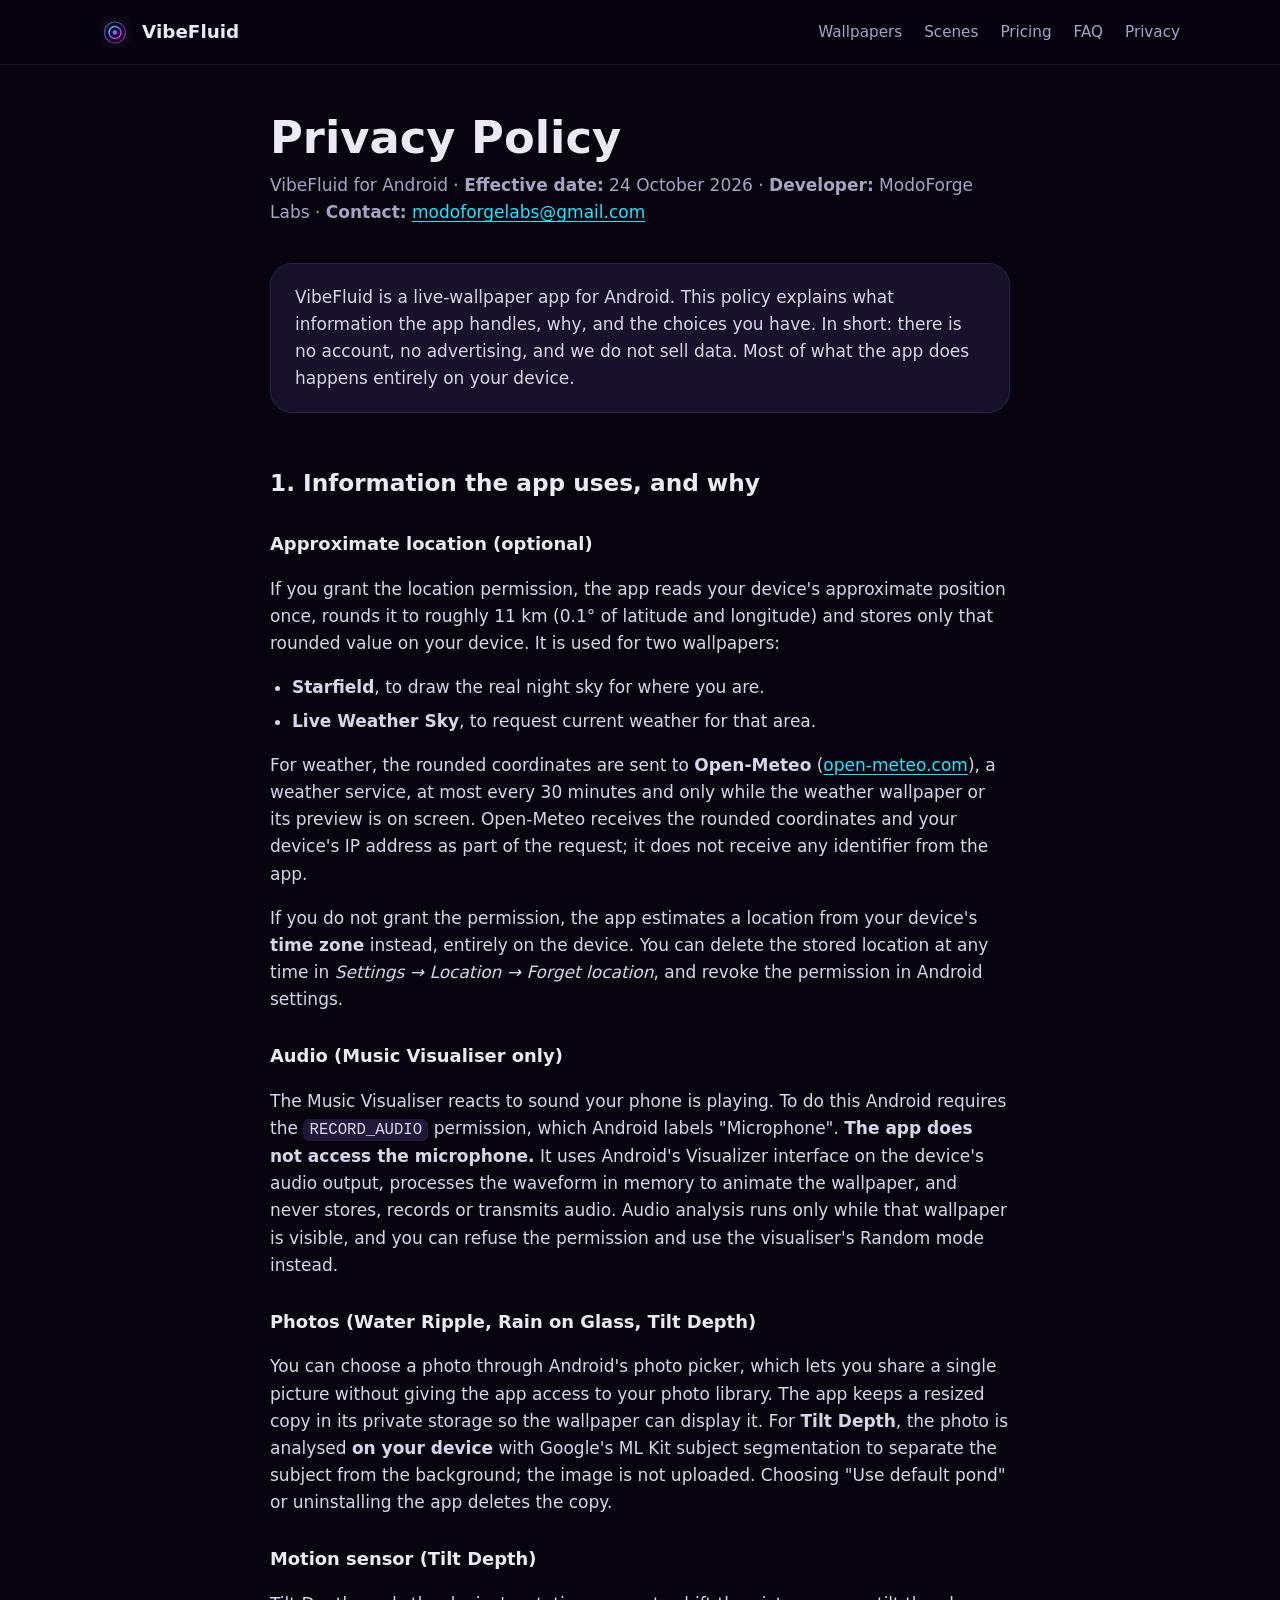
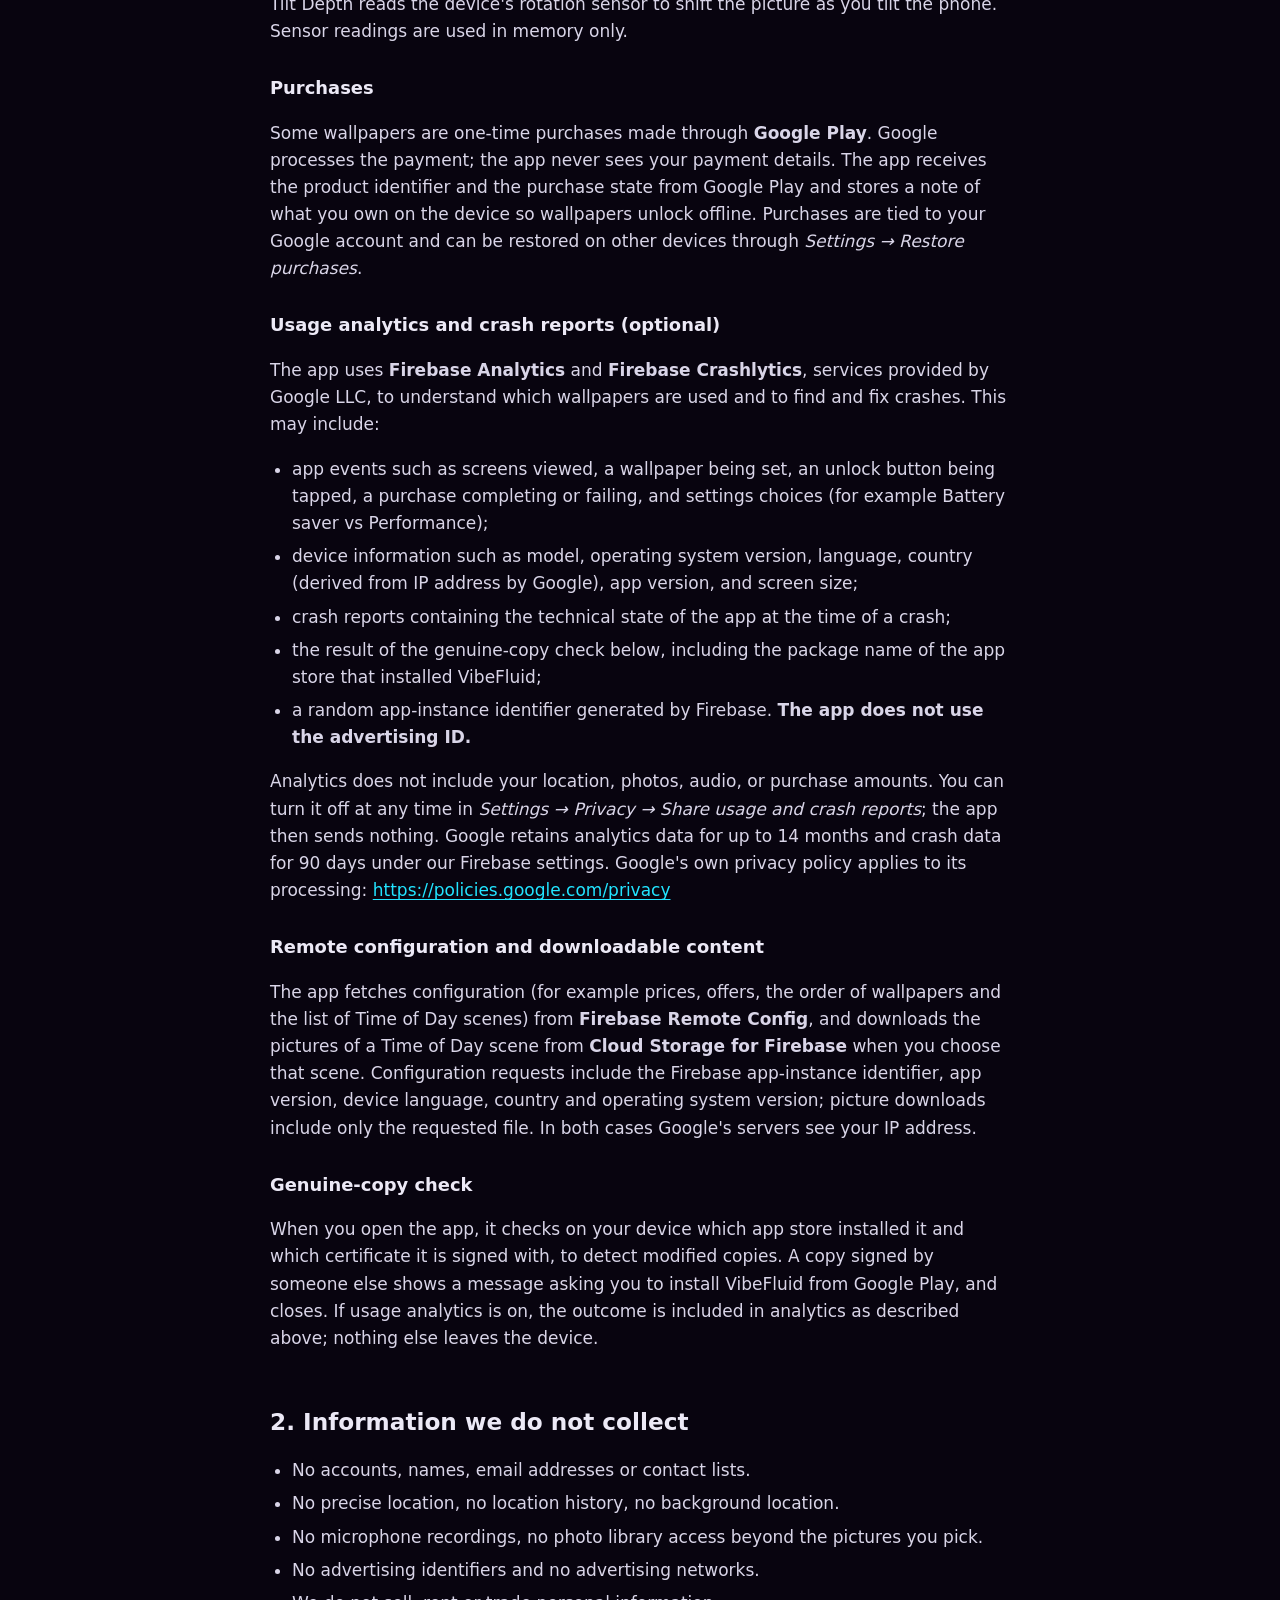
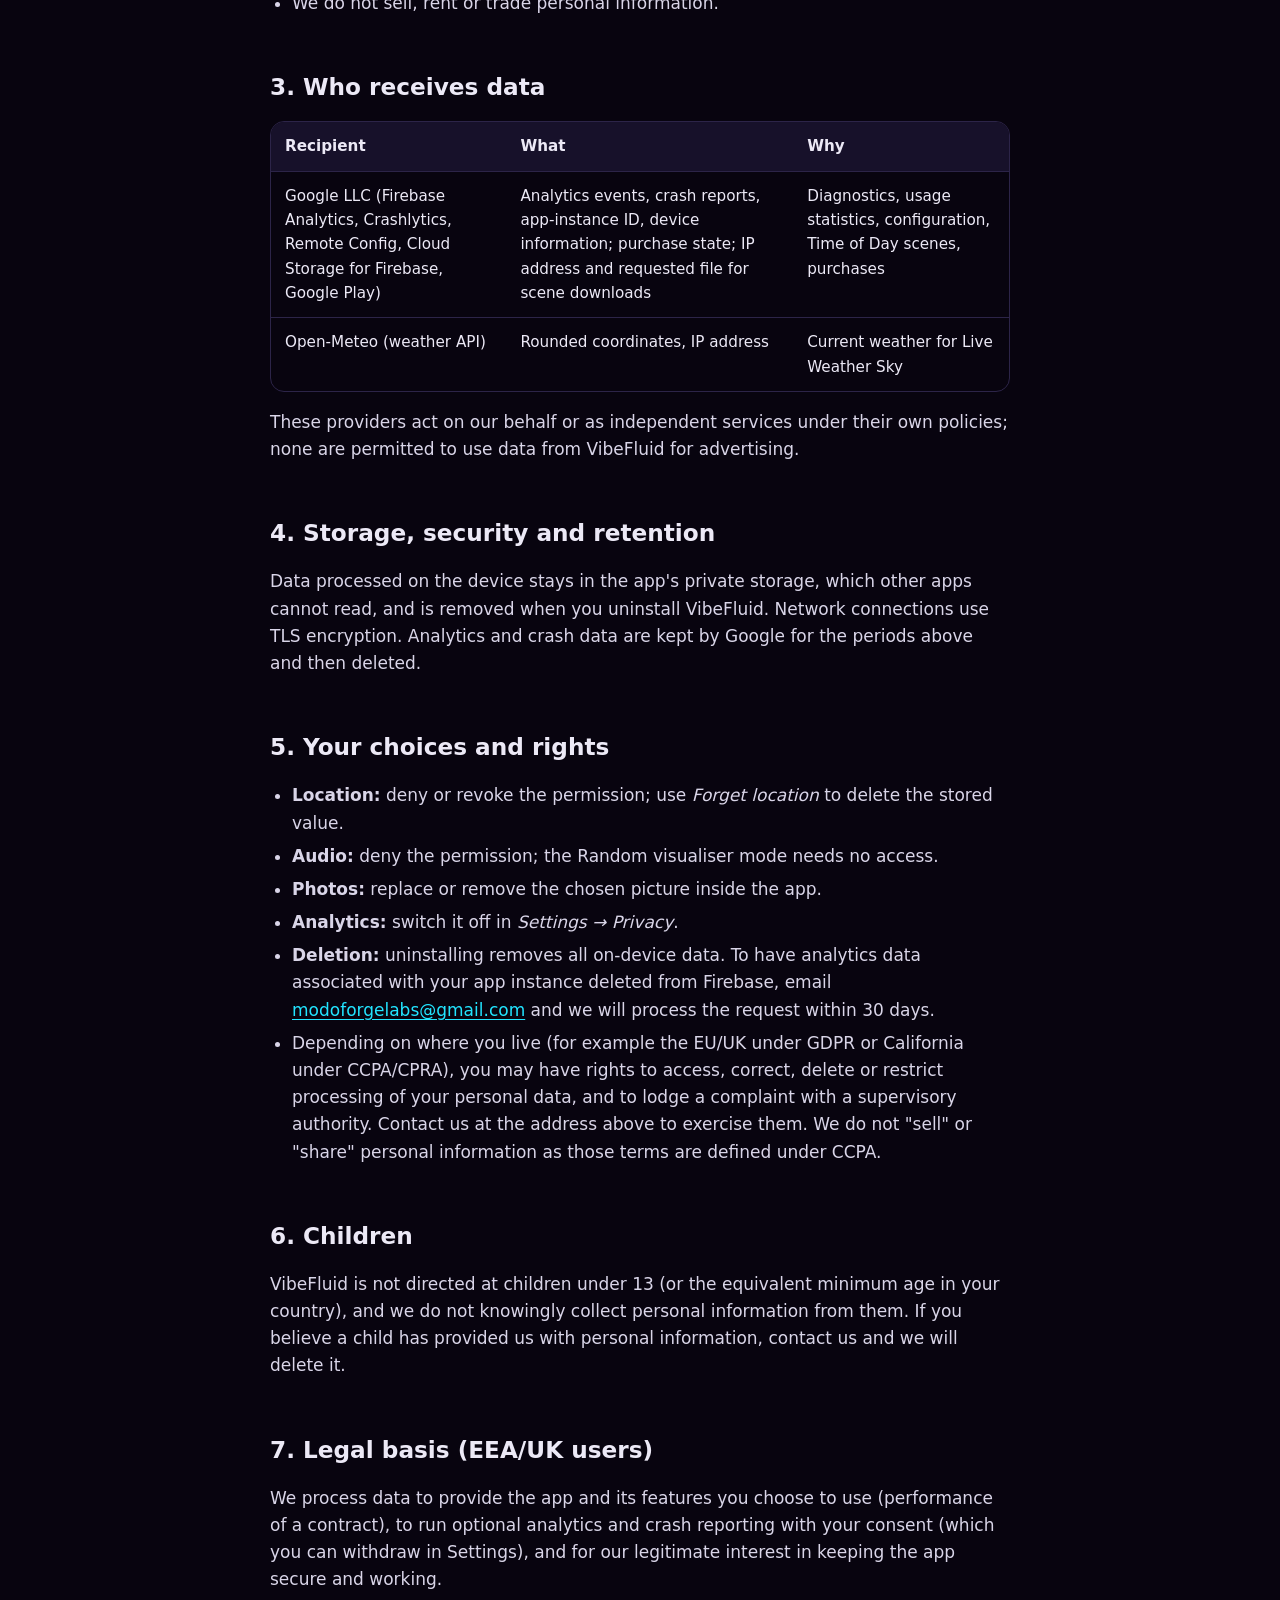
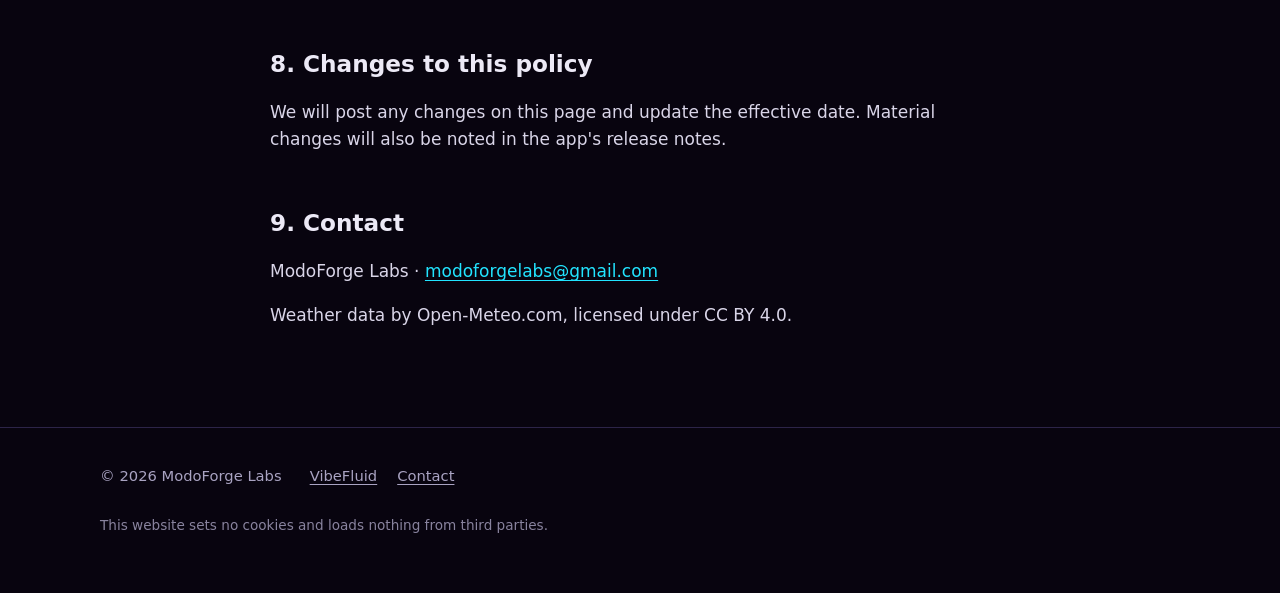
==== commit e6f8f3a4: "Match the privacy page menu to the home page Adds the Scenes and Pricing links." ====
--- a/privacy/index.html
+++ b/privacy/index.html
@@ -20,6 +20,8 @@
       </a>
       <nav class="nav" aria-label="Main">
         <a href="../#wallpapers">Wallpapers</a>
+        <a class="hide-sm" href="../#scenes">Scenes</a>
+        <a class="hide-sm" href="../#pricing">Pricing</a>
         <a class="hide-sm" href="../#faq">FAQ</a>
         <a href="./" aria-current="page">Privacy</a>
       </nav>
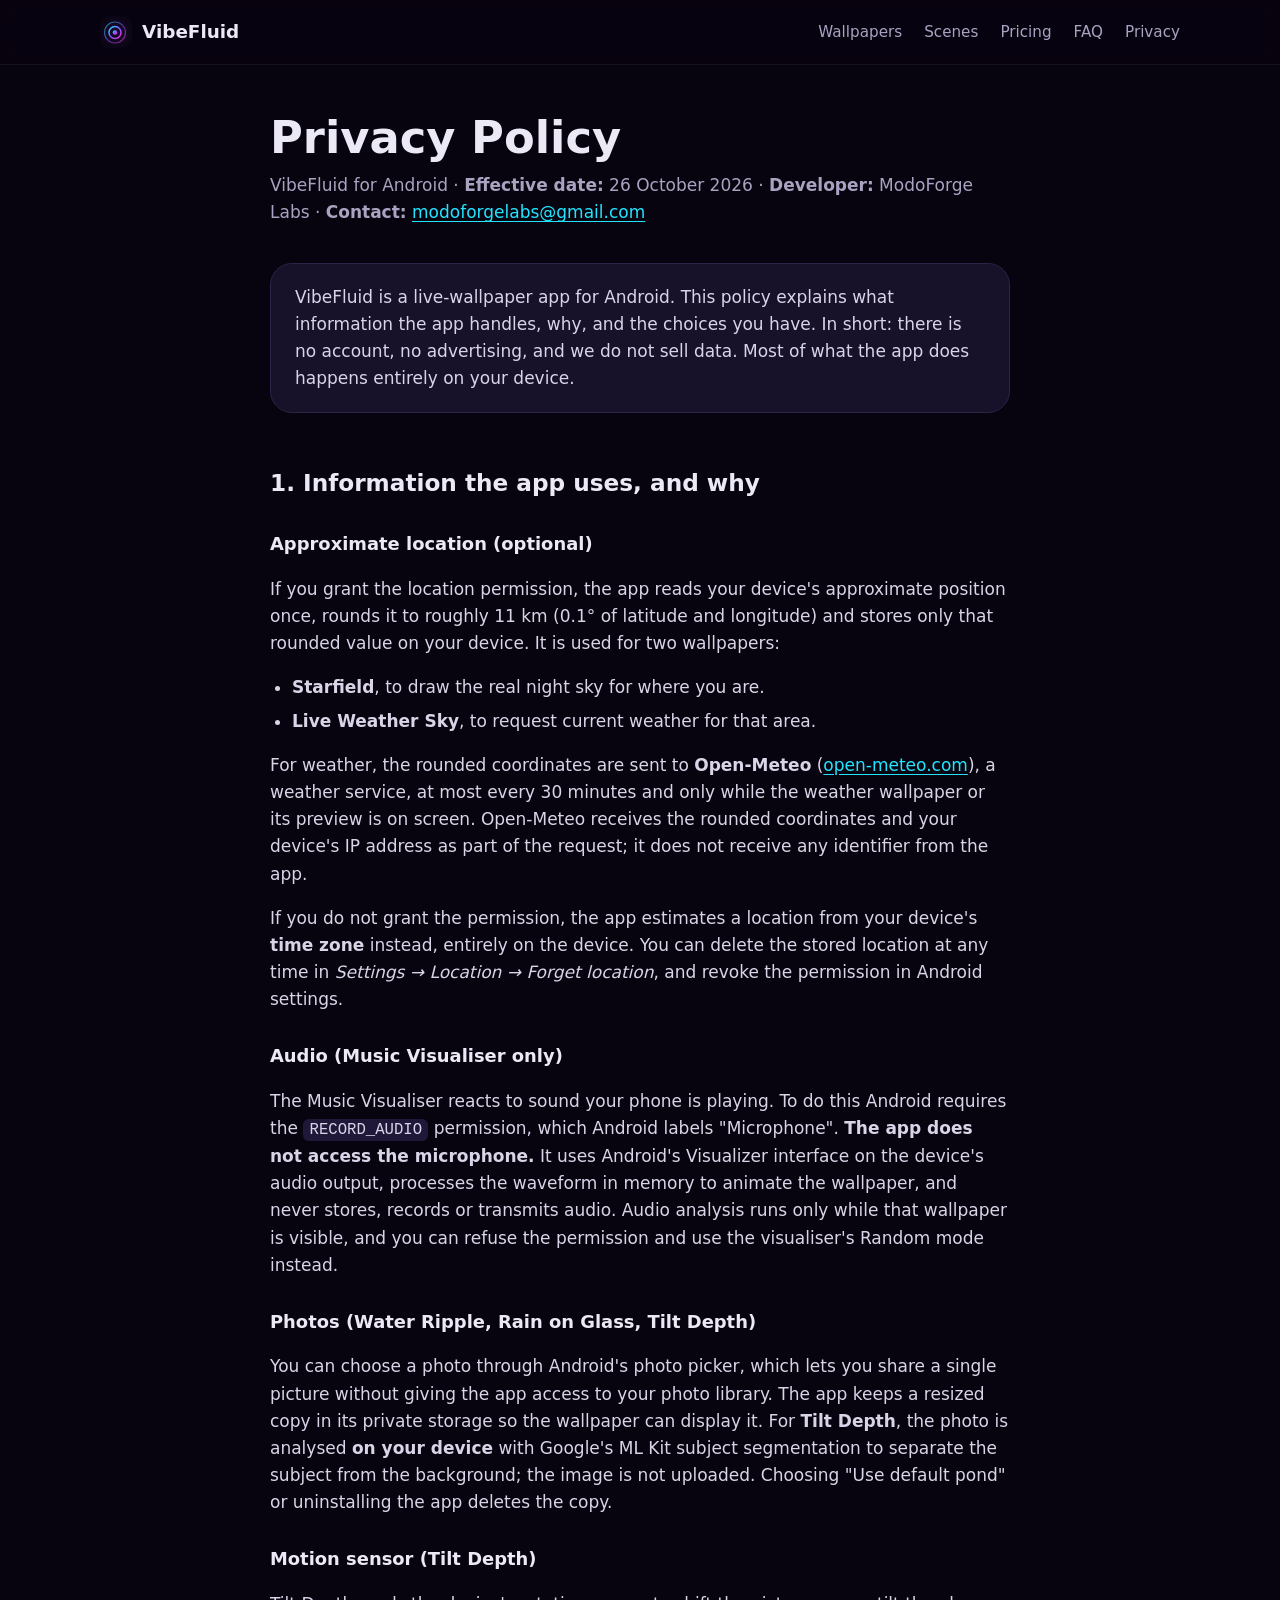
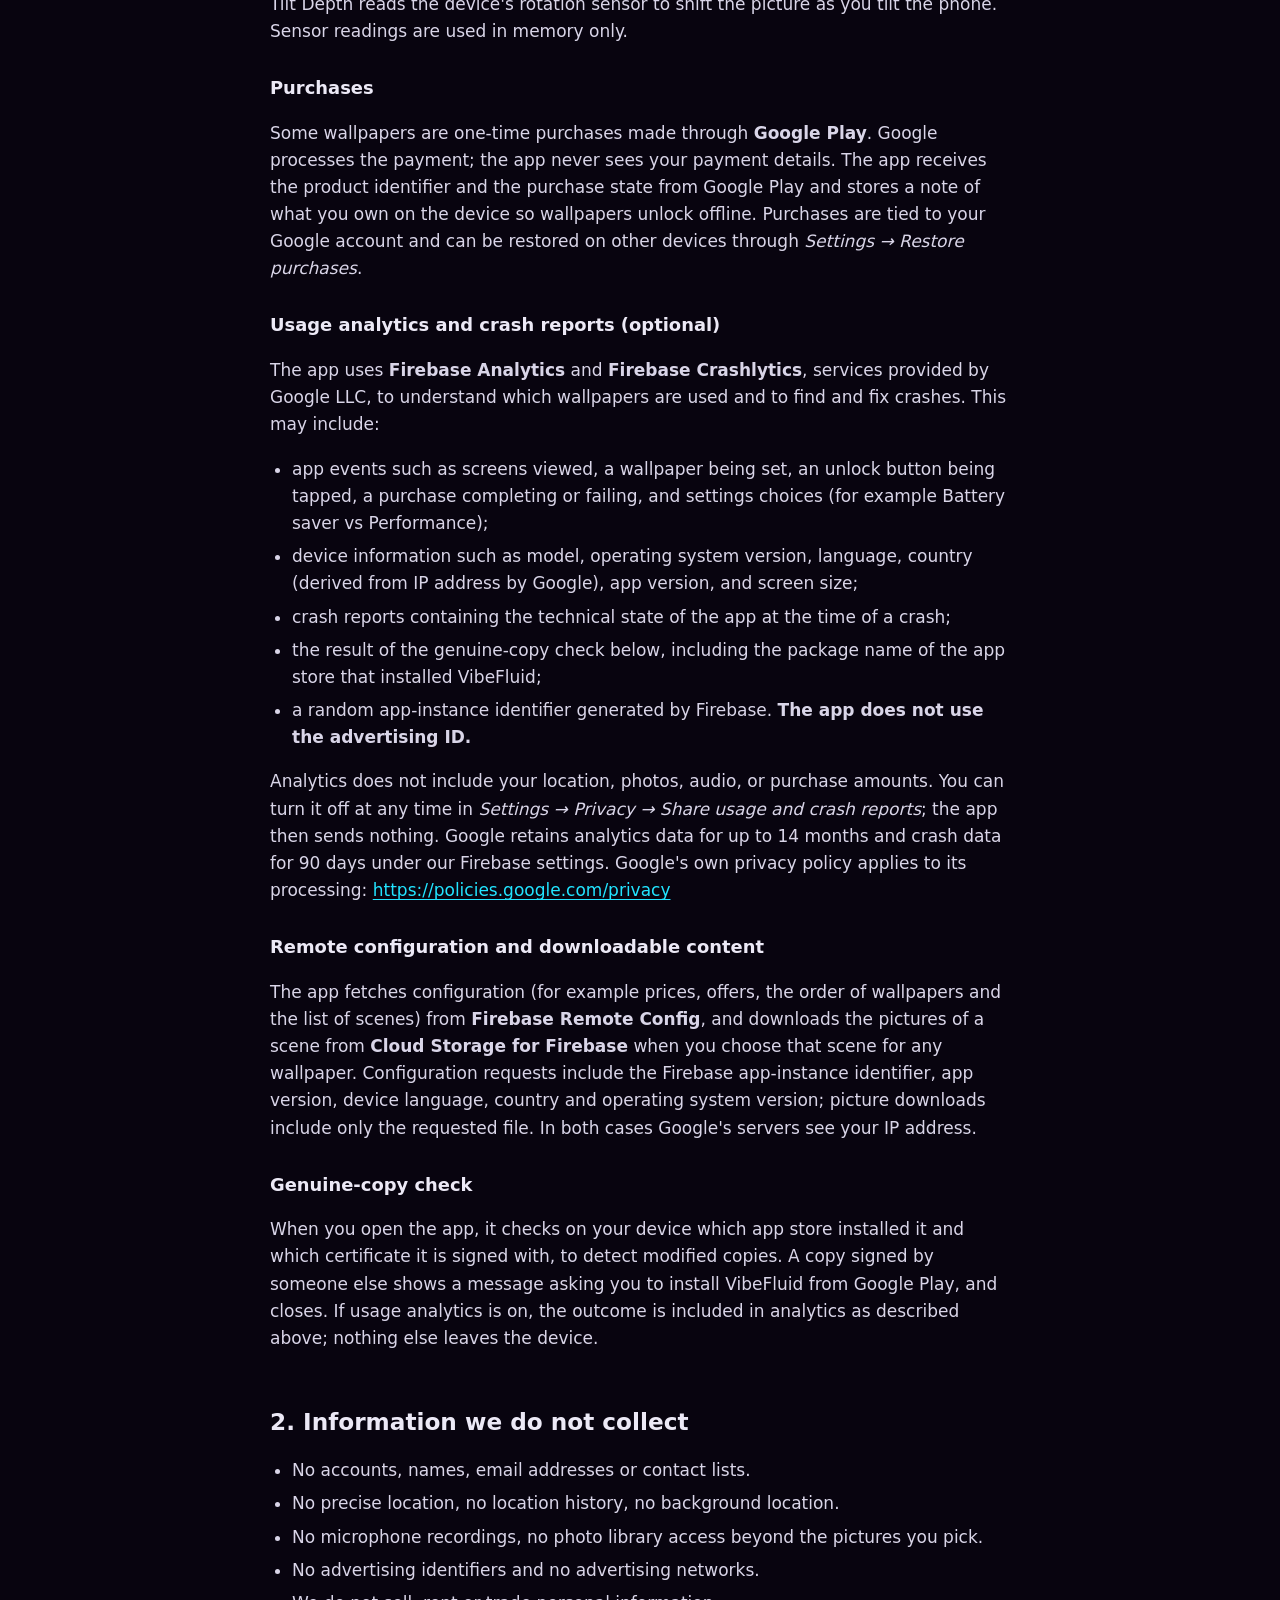
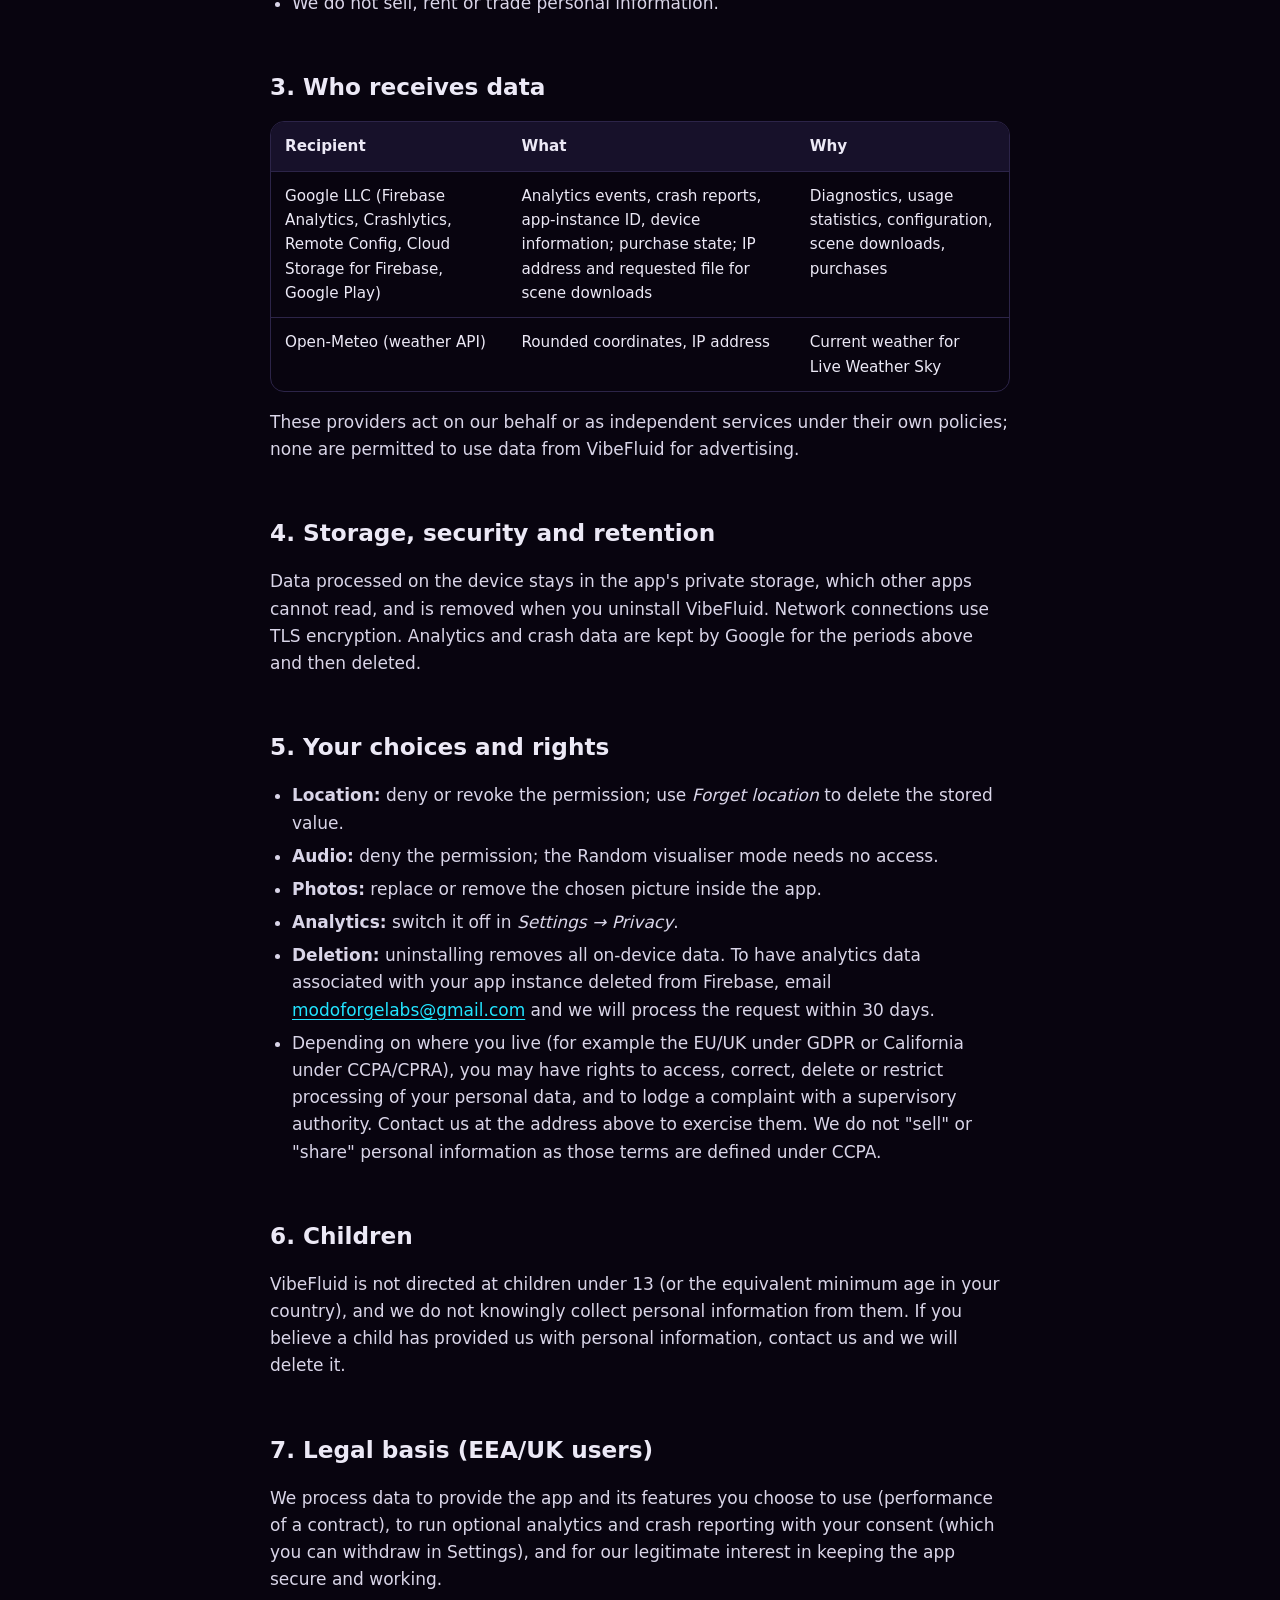
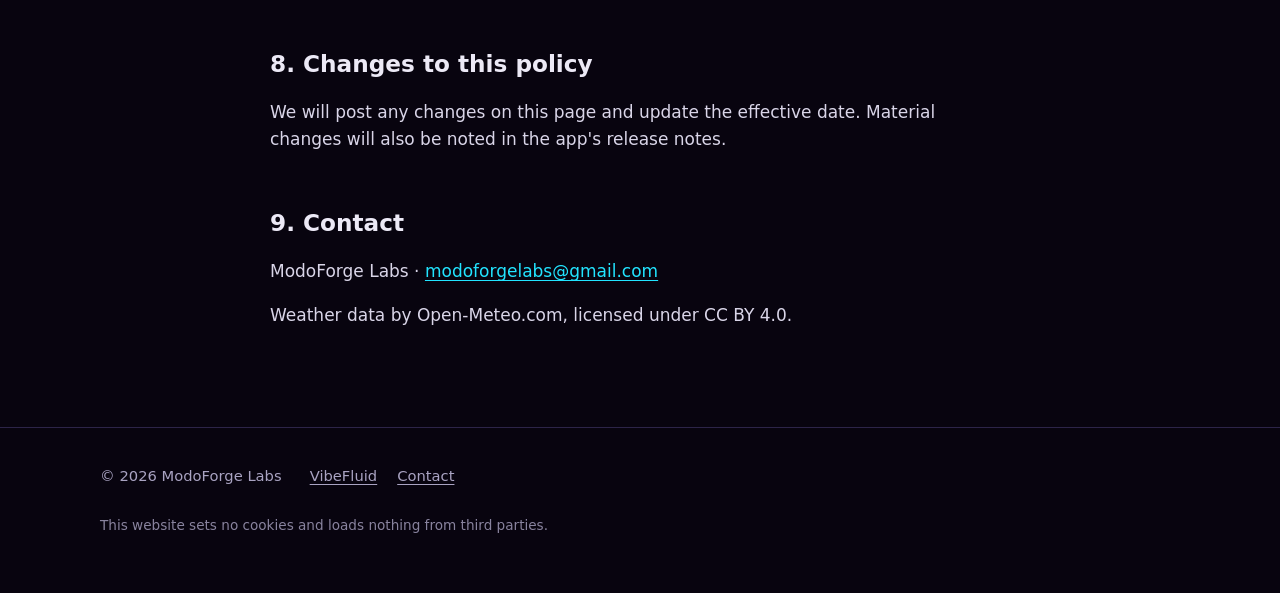
==== commit bbcb0167: "Show 56 scenes and the wallpapers that use them The scene count is now 56 (6 free, 50 to unlock) acr" ====
--- a/privacy/index.html
+++ b/privacy/index.html
@@ -30,7 +30,7 @@
 
   <main id="main" class="wrap doc">
     <h1>Privacy Policy</h1>
-    <p class="meta">VibeFluid for Android · <strong>Effective date:</strong> 24 October 2026 · <strong>Developer:</strong> ModoForge Labs · <strong>Contact:</strong> <a href="mailto:modoforgelabs@gmail.com">modoforgelabs@gmail.com</a></p>
+    <p class="meta">VibeFluid for Android · <strong>Effective date:</strong> 26 October 2026 · <strong>Developer:</strong> ModoForge Labs · <strong>Contact:</strong> <a href="mailto:modoforgelabs@gmail.com">modoforgelabs@gmail.com</a></p>
 <div class="summary"><p>VibeFluid is a live-wallpaper app for Android. This policy explains what information the app handles, why, and the choices you have. In short: there is no account, no advertising, and we do not sell data. Most of what the app does happens entirely on your device.</p></div>
 <h2 id="1-information-the-app-uses-and-why">1. Information the app uses, and why</h2>
 <h3 id="approximate-location-optional">Approximate location (optional)</h3>
@@ -60,7 +60,7 @@
 </ul>
 <p>Analytics does not include your location, photos, audio, or purchase amounts. You can turn it off at any time in <em>Settings → Privacy → Share usage and crash reports</em>; the app then sends nothing. Google retains analytics data for up to 14 months and crash data for 90 days under our Firebase settings. Google's own privacy policy applies to its processing: <a href="https://policies.google.com/privacy">https://policies.google.com/privacy</a></p>
 <h3 id="remote-configuration-and-downloadable-content">Remote configuration and downloadable content</h3>
-<p>The app fetches configuration (for example prices, offers, the order of wallpapers and the list of Time of Day scenes) from <strong>Firebase Remote Config</strong>, and downloads the pictures of a Time of Day scene from <strong>Cloud Storage for Firebase</strong> when you choose that scene. Configuration requests include the Firebase app-instance identifier, app version, device language, country and operating system version; picture downloads include only the requested file. In both cases Google's servers see your IP address.</p>
+<p>The app fetches configuration (for example prices, offers, the order of wallpapers and the list of scenes) from <strong>Firebase Remote Config</strong>, and downloads the pictures of a scene from <strong>Cloud Storage for Firebase</strong> when you choose that scene for any wallpaper. Configuration requests include the Firebase app-instance identifier, app version, device language, country and operating system version; picture downloads include only the requested file. In both cases Google's servers see your IP address.</p>
 <h3 id="genuine-copy-check">Genuine-copy check</h3>
 <p>When you open the app, it checks on your device which app store installed it and which certificate it is signed with, to detect modified copies. A copy signed by someone else shows a message asking you to install VibeFluid from Google Play, and closes. If usage analytics is on, the outcome is included in analytics as described above; nothing else leaves the device.</p>
 <h2 id="2-information-we-do-not-collect">2. Information we do not collect</h2>
@@ -73,7 +73,7 @@
 </ul>
 <h2 id="3-who-receives-data">3. Who receives data</h2>
 <div class="table-wrap"><table><thead><tr><th>Recipient</th><th>What</th><th>Why</th></tr></thead><tbody>
-<tr><td>Google LLC (Firebase Analytics, Crashlytics, Remote Config, Cloud Storage for Firebase, Google Play)</td><td>Analytics events, crash reports, app-instance ID, device information; purchase state; IP address and requested file for scene downloads</td><td>Diagnostics, usage statistics, configuration, Time of Day scenes, purchases</td></tr>
+<tr><td>Google LLC (Firebase Analytics, Crashlytics, Remote Config, Cloud Storage for Firebase, Google Play)</td><td>Analytics events, crash reports, app-instance ID, device information; purchase state; IP address and requested file for scene downloads</td><td>Diagnostics, usage statistics, configuration, scene downloads, purchases</td></tr>
 <tr><td>Open-Meteo (weather API)</td><td>Rounded coordinates, IP address</td><td>Current weather for Live Weather Sky</td></tr>
 </tbody></table></div>
 <p>These providers act on our behalf or as independent services under their own policies; none are permitted to use data from VibeFluid for advertising.</p>
--- a/assets/site.css
+++ b/assets/site.css
@@ -156,10 +156,6 @@
 .item h3 { margin: 0 0 6px; font-size: 1.1rem; display: flex; align-items: center; gap: 10px; }
 .item p { margin: 0; color: var(--muted); font-size: .96rem; }
 .swatch { width: 14px; height: 14px; border-radius: 50%; flex: none; }
-.tag {
-  margin-left: auto; font-size: .72rem; font-weight: 700; letter-spacing: .03em;
-  padding: 3px 9px; border-radius: 99px; background: rgba(255, 201, 77, .14); color: var(--gold);
-}
 @media (max-width: 900px) { .list { grid-template-columns: repeat(2, 1fr); } }
 @media (max-width: 600px) { .list { grid-template-columns: 1fr; } }
 
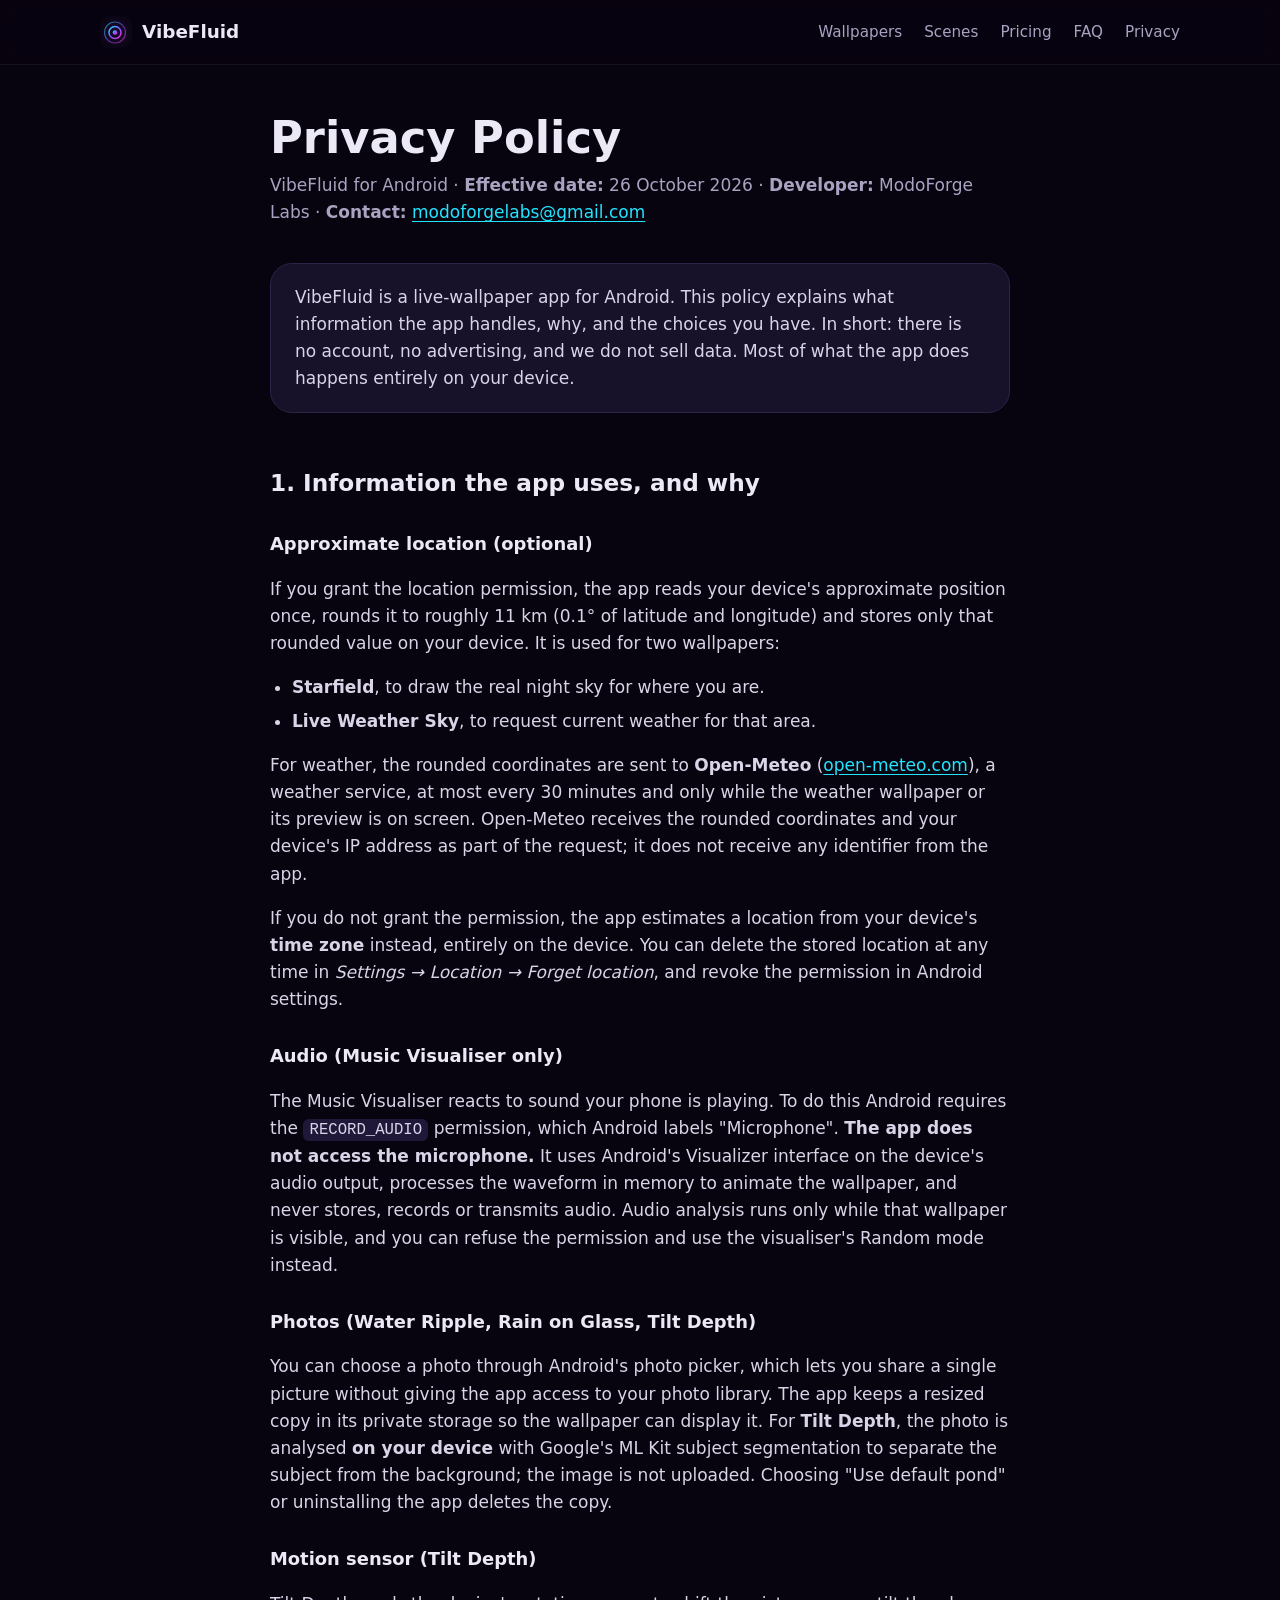
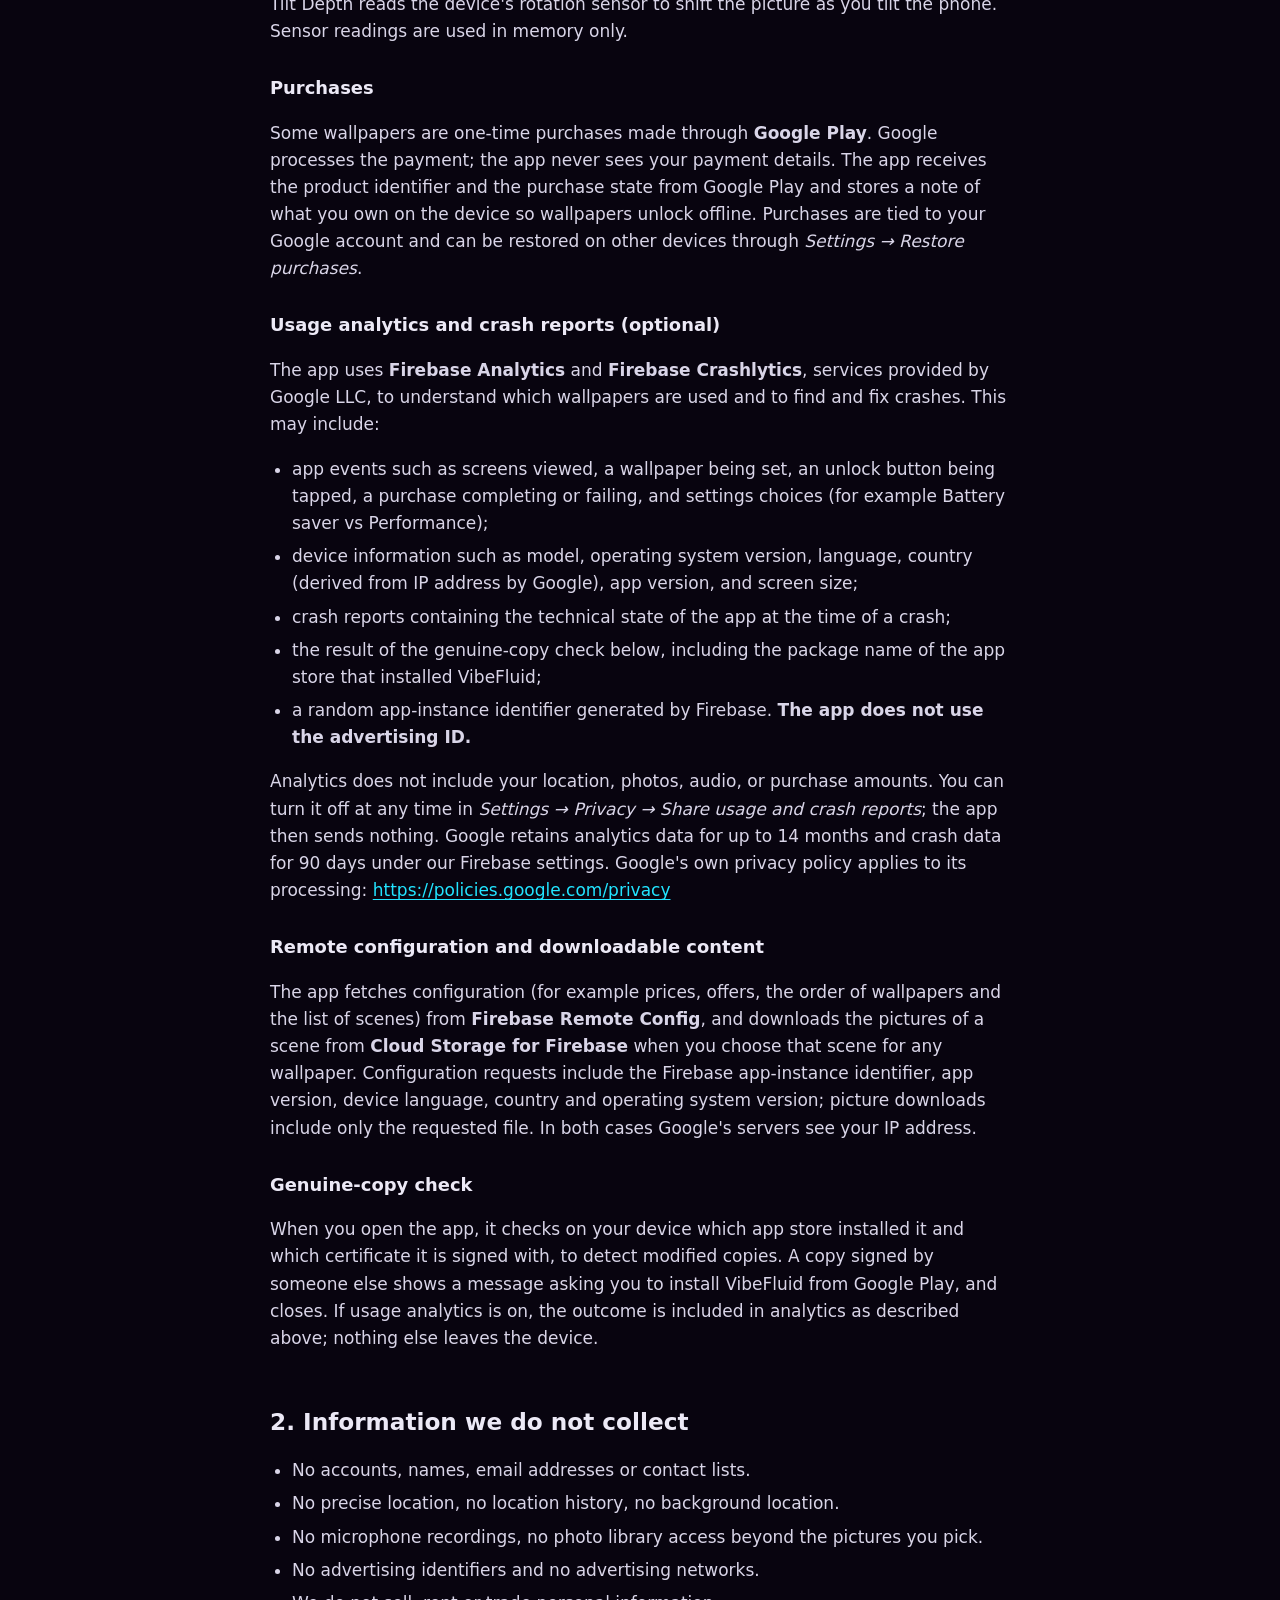
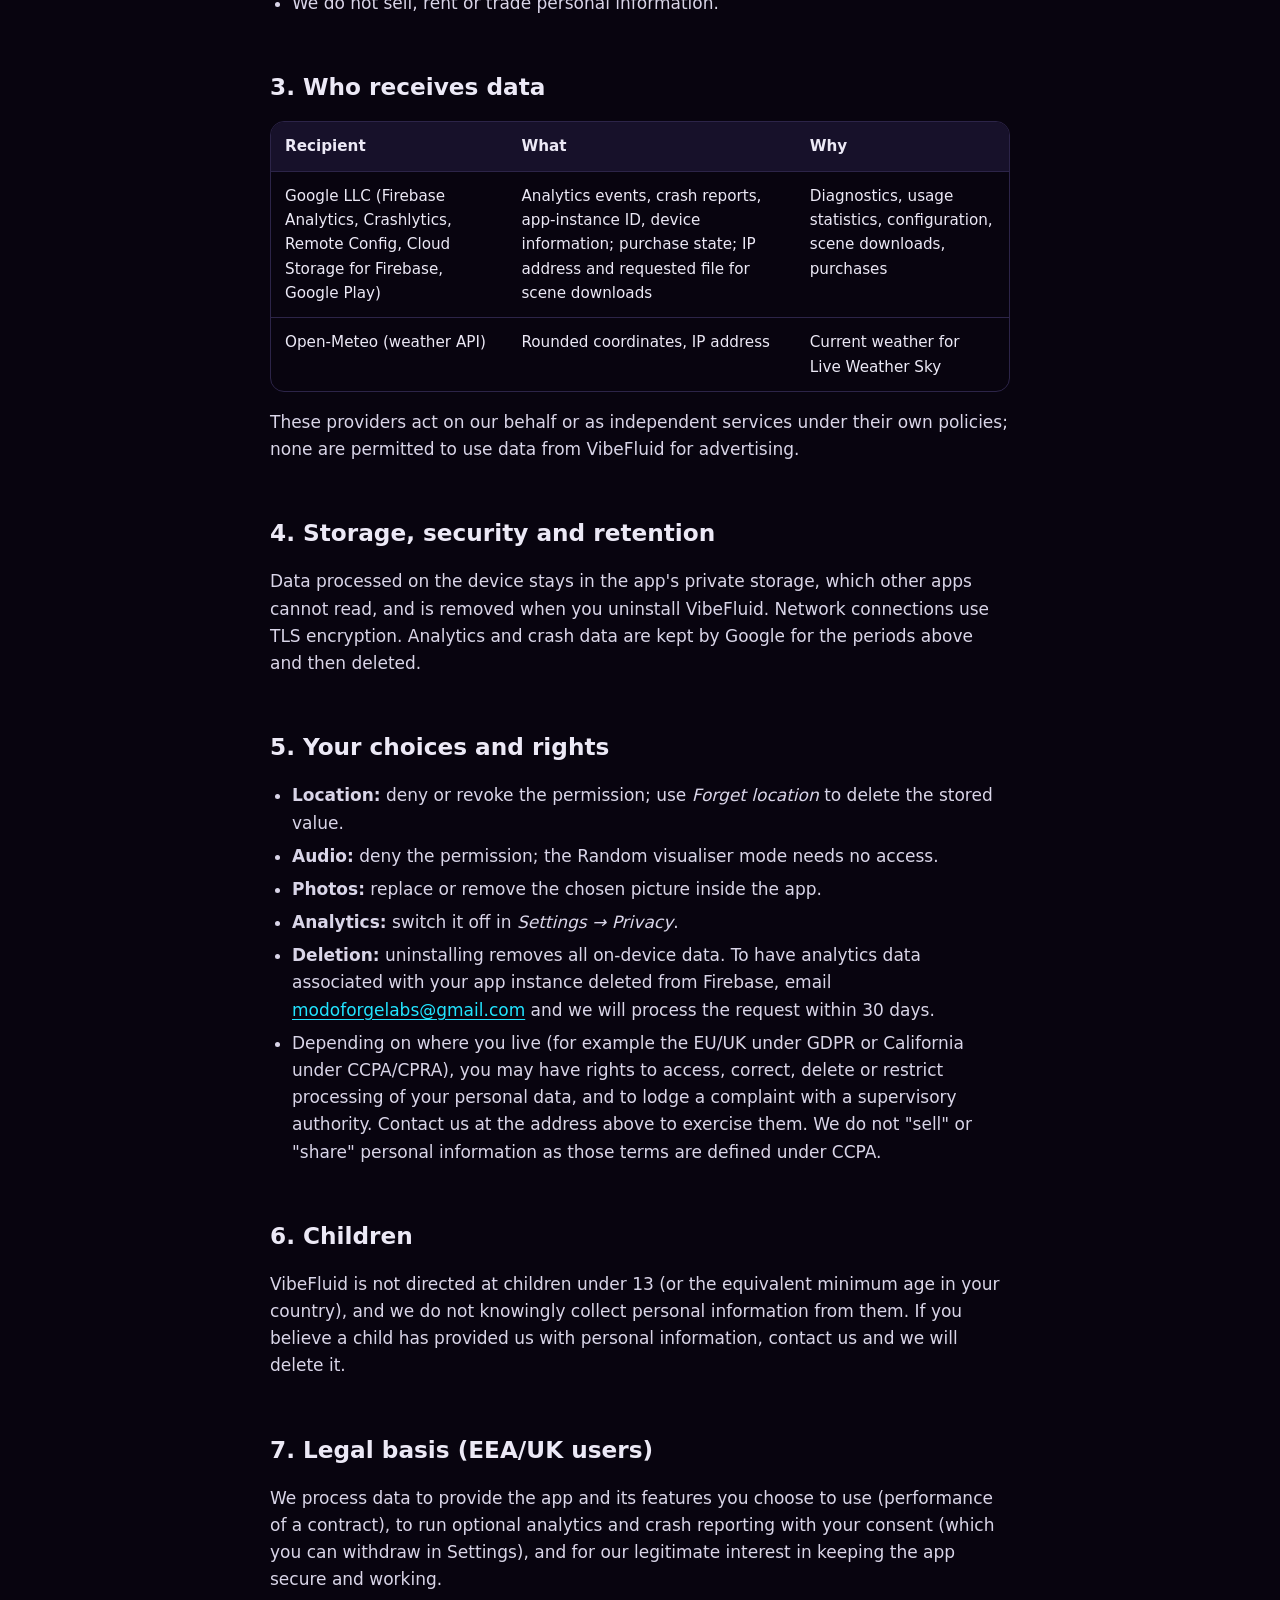
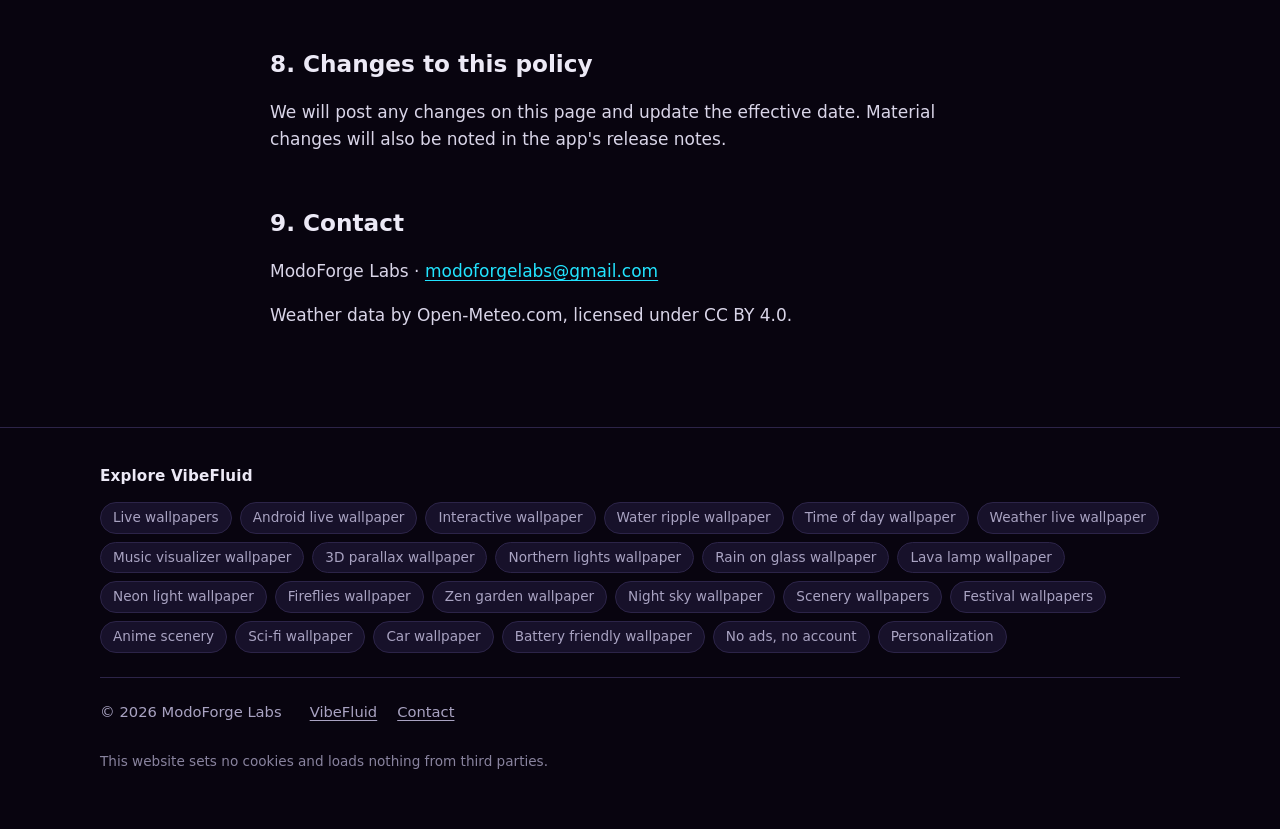
==== commit 268a9f06: "Add an Explore footer with search tags Both pages end with "Explore VibeFluid": 23 tags for the sear" ====
--- a/privacy/index.html
+++ b/privacy/index.html
@@ -101,6 +101,34 @@
 
   <footer class="site-footer">
     <div class="wrap">
+      <div class="footer-tags">
+        <h2 class="footer-title">Explore VibeFluid</h2>
+        <ul class="tags">
+          <li><a href="../#wallpapers">Live wallpapers</a></li>
+          <li><a href="../#wallpapers">Android live wallpaper</a></li>
+          <li><a href="../#wallpapers">Interactive wallpaper</a></li>
+          <li><a href="../#water-ripple">Water ripple wallpaper</a></li>
+          <li><a href="../#time-of-day">Time of day wallpaper</a></li>
+          <li><a href="../#live-weather-sky">Weather live wallpaper</a></li>
+          <li><a href="../#music-visualiser">Music visualizer wallpaper</a></li>
+          <li><a href="../#tilt-depth">3D parallax wallpaper</a></li>
+          <li><a href="../#aurora">Northern lights wallpaper</a></li>
+          <li><a href="../#rain-on-glass">Rain on glass wallpaper</a></li>
+          <li><a href="../#lava-lamp">Lava lamp wallpaper</a></li>
+          <li><a href="../#light-rays">Neon light wallpaper</a></li>
+          <li><a href="../#fireflies">Fireflies wallpaper</a></li>
+          <li><a href="../#zen-garden">Zen garden wallpaper</a></li>
+          <li><a href="../#starfield">Night sky wallpaper</a></li>
+          <li><a href="../#scenes">Scenery wallpapers</a></li>
+          <li><a href="../#scenes">Festival wallpapers</a></li>
+          <li><a href="../#scenes">Anime scenery</a></li>
+          <li><a href="../#scenes">Sci-fi wallpaper</a></li>
+          <li><a href="../#scenes">Car wallpaper</a></li>
+          <li><a href="../#why-title">Battery friendly wallpaper</a></li>
+          <li><a href="../#pricing">No ads, no account</a></li>
+          <li><a href="../#wallpapers">Personalization</a></li>
+        </ul>
+      </div>
       <span>© 2026 ModoForge Labs</span>
       <nav aria-label="Footer">
         <a href="../">VibeFluid</a>
--- a/assets/site.css
+++ b/assets/site.css
@@ -202,6 +202,17 @@
 .site-footer a:hover { color: var(--text); }
 .site-footer .credit { width: 100%; font-size: .85rem; opacity: .8; }
 
+/* Footer tags: each links to the part of the page about it. */
+.footer-tags { width: 100%; padding-bottom: 24px; margin-bottom: 8px; border-bottom: 1px solid var(--line); }
+.footer-title { margin: 0 0 14px; font-size: .95rem; font-weight: 600; color: var(--text); letter-spacing: .01em; }
+.tags { list-style: none; margin: 0; padding: 0; display: flex; flex-wrap: wrap; gap: 8px; }
+.tags a { display: inline-block; padding: 6px 12px; border: 1px solid var(--line); border-radius: 999px; background: var(--surface); font-size: .85rem; line-height: 1.3; color: var(--muted); text-decoration: none; transition: color .15s, border-color .15s; }
+.tags a:hover, .tags a:focus-visible { color: var(--text); border-color: var(--violet); }
+@media (max-width: 600px) { .tags { gap: 6px; } .tags a { padding: 5px 10px; font-size: .8rem; } }
+
+/* Links into the page land below the sticky header. */
+[id] { scroll-margin-top: 84px; }
+
 /* ---------- Document pages (privacy) ---------- */
 .doc { max-width: 780px; padding: 48px 20px 80px; }
 .doc h1 { font-size: clamp(2rem, 4.4vw, 2.8rem); line-height: 1.1; margin: 0 0 10px; }
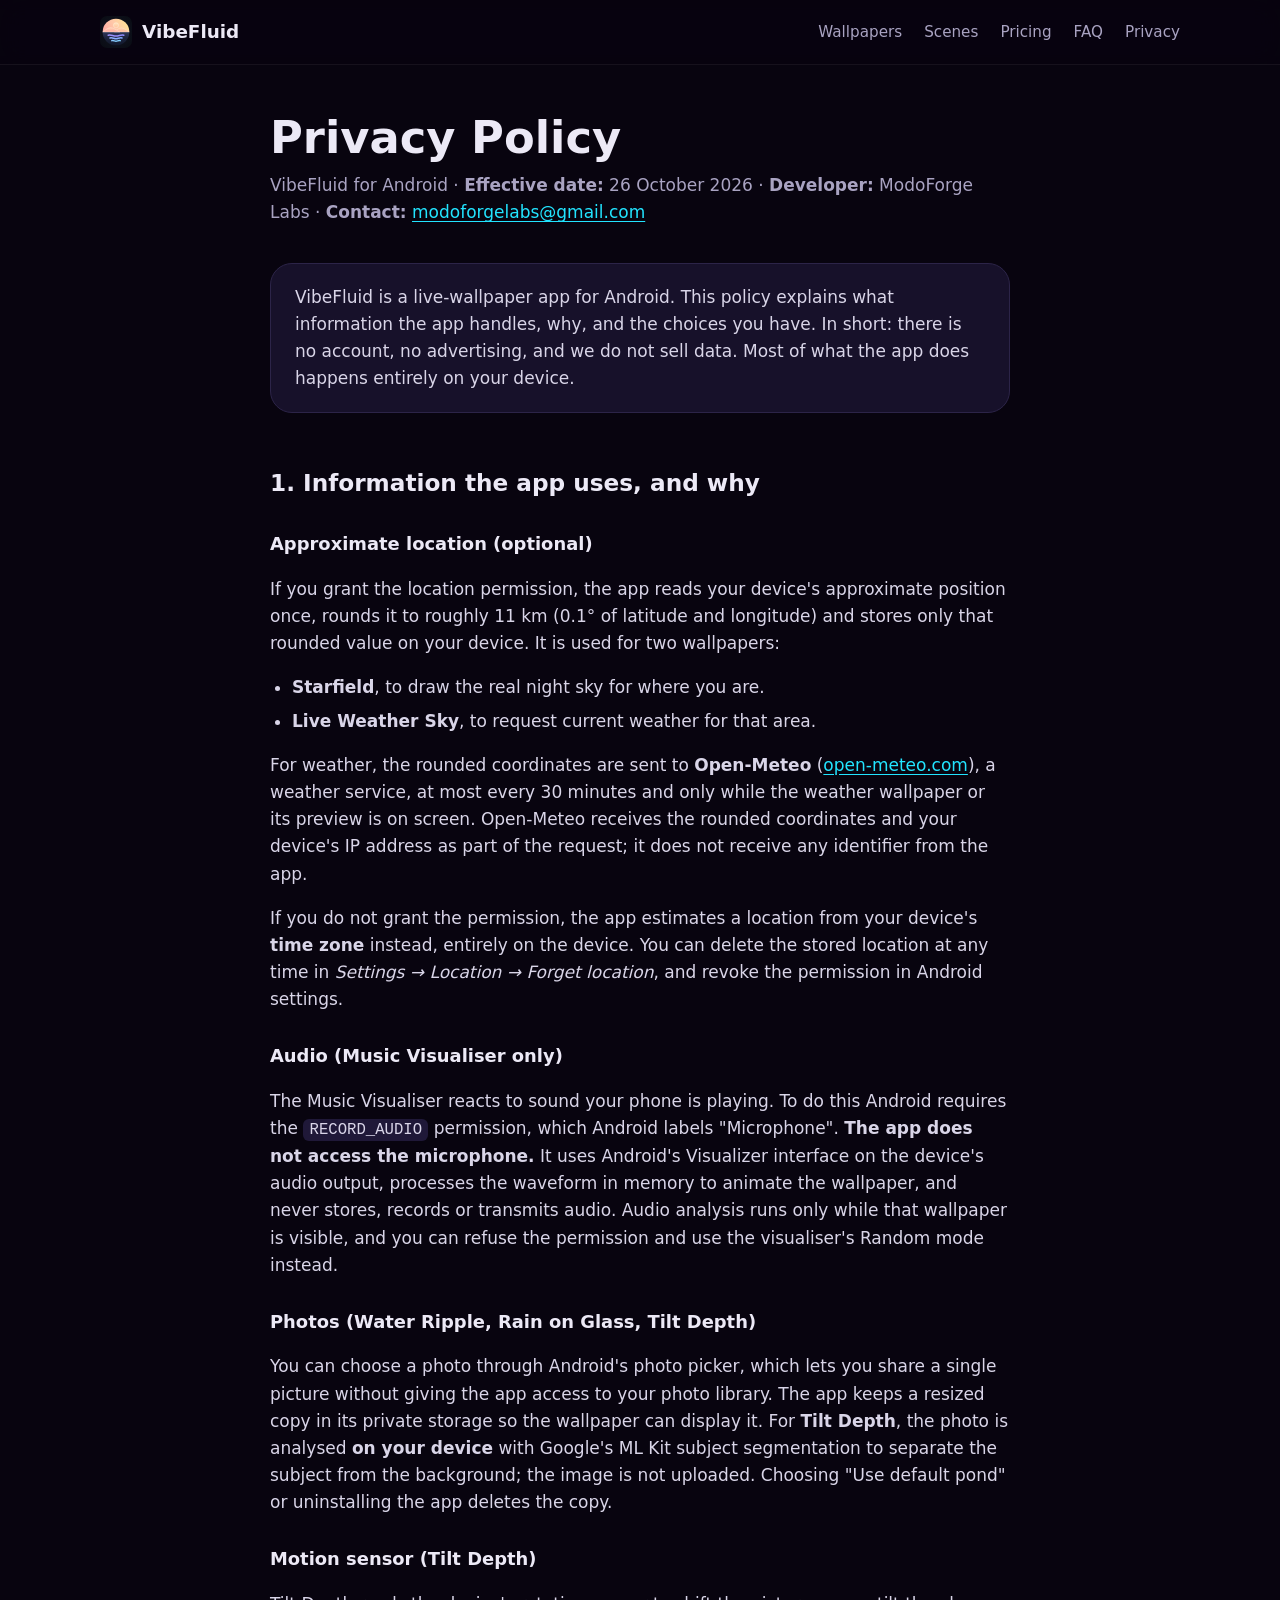
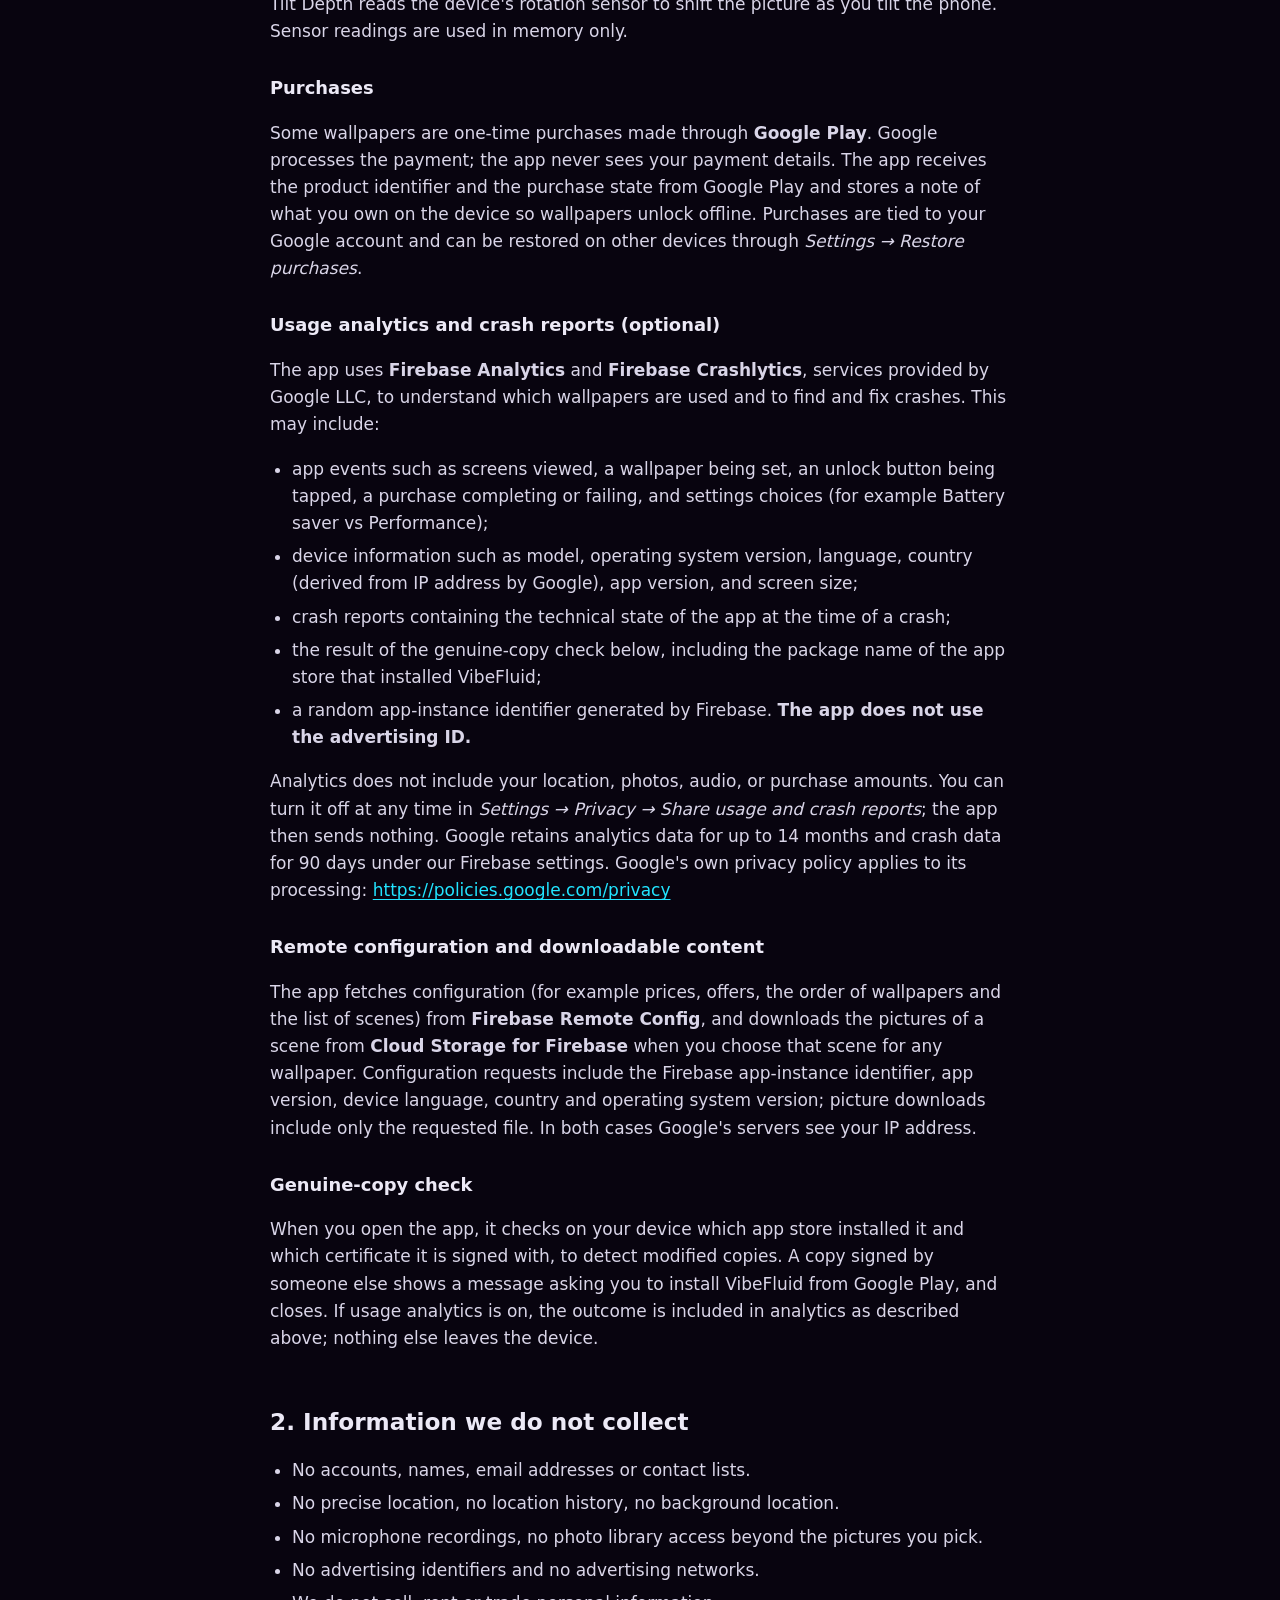
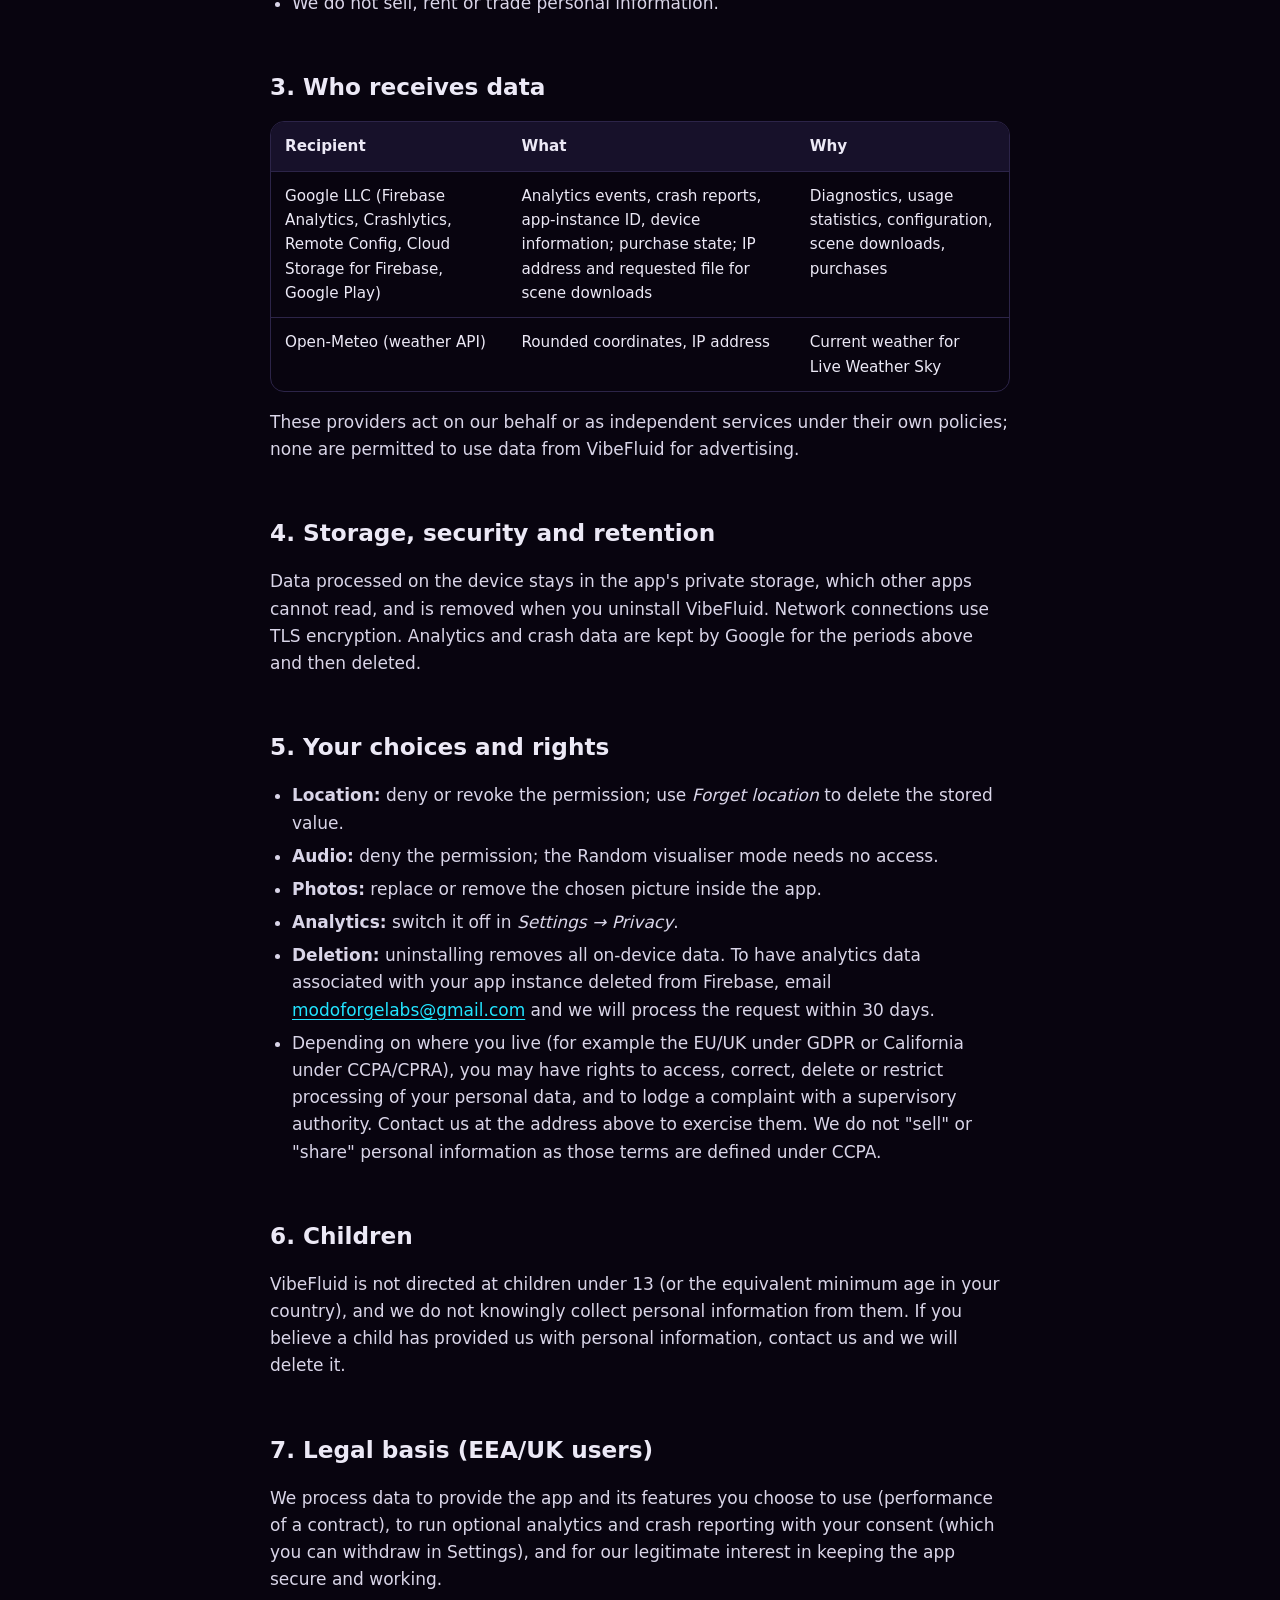
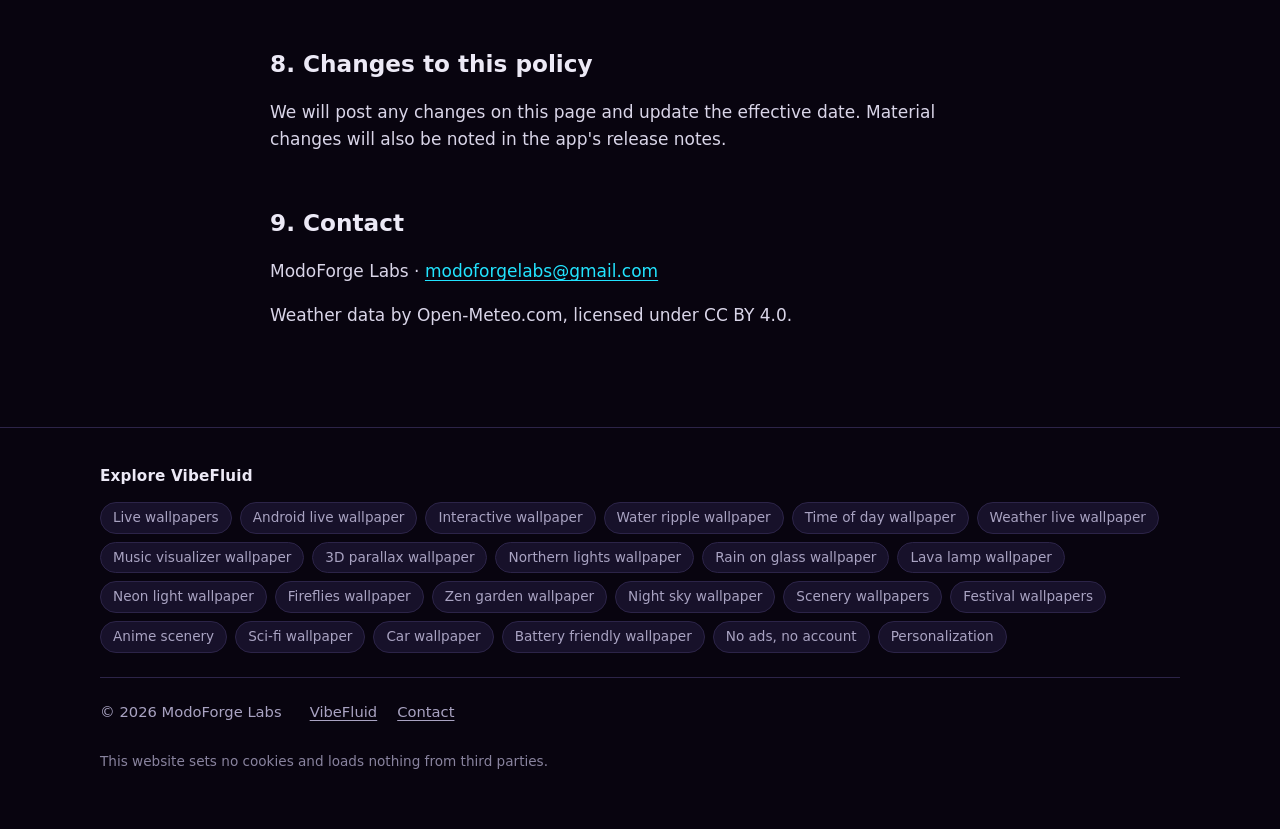
==== commit 0c96de9e: "New app icon, 76 scenes and the Spiritual collection Use the new sun-over-water launcher icon for th" ====
--- a/privacy/index.html
+++ b/privacy/index.html
@@ -8,6 +8,7 @@
   <meta name="theme-color" content="#08040f">
   <link rel="canonical" href="https://modoforgelabs.github.io/vibefluid/privacy/">
   <link rel="icon" href="../assets/favicon.svg" type="image/svg+xml">
+  <link rel="apple-touch-icon" href="../assets/apple-touch-icon.png">
   <link rel="stylesheet" href="../assets/site.css">
 </head>
 <body>
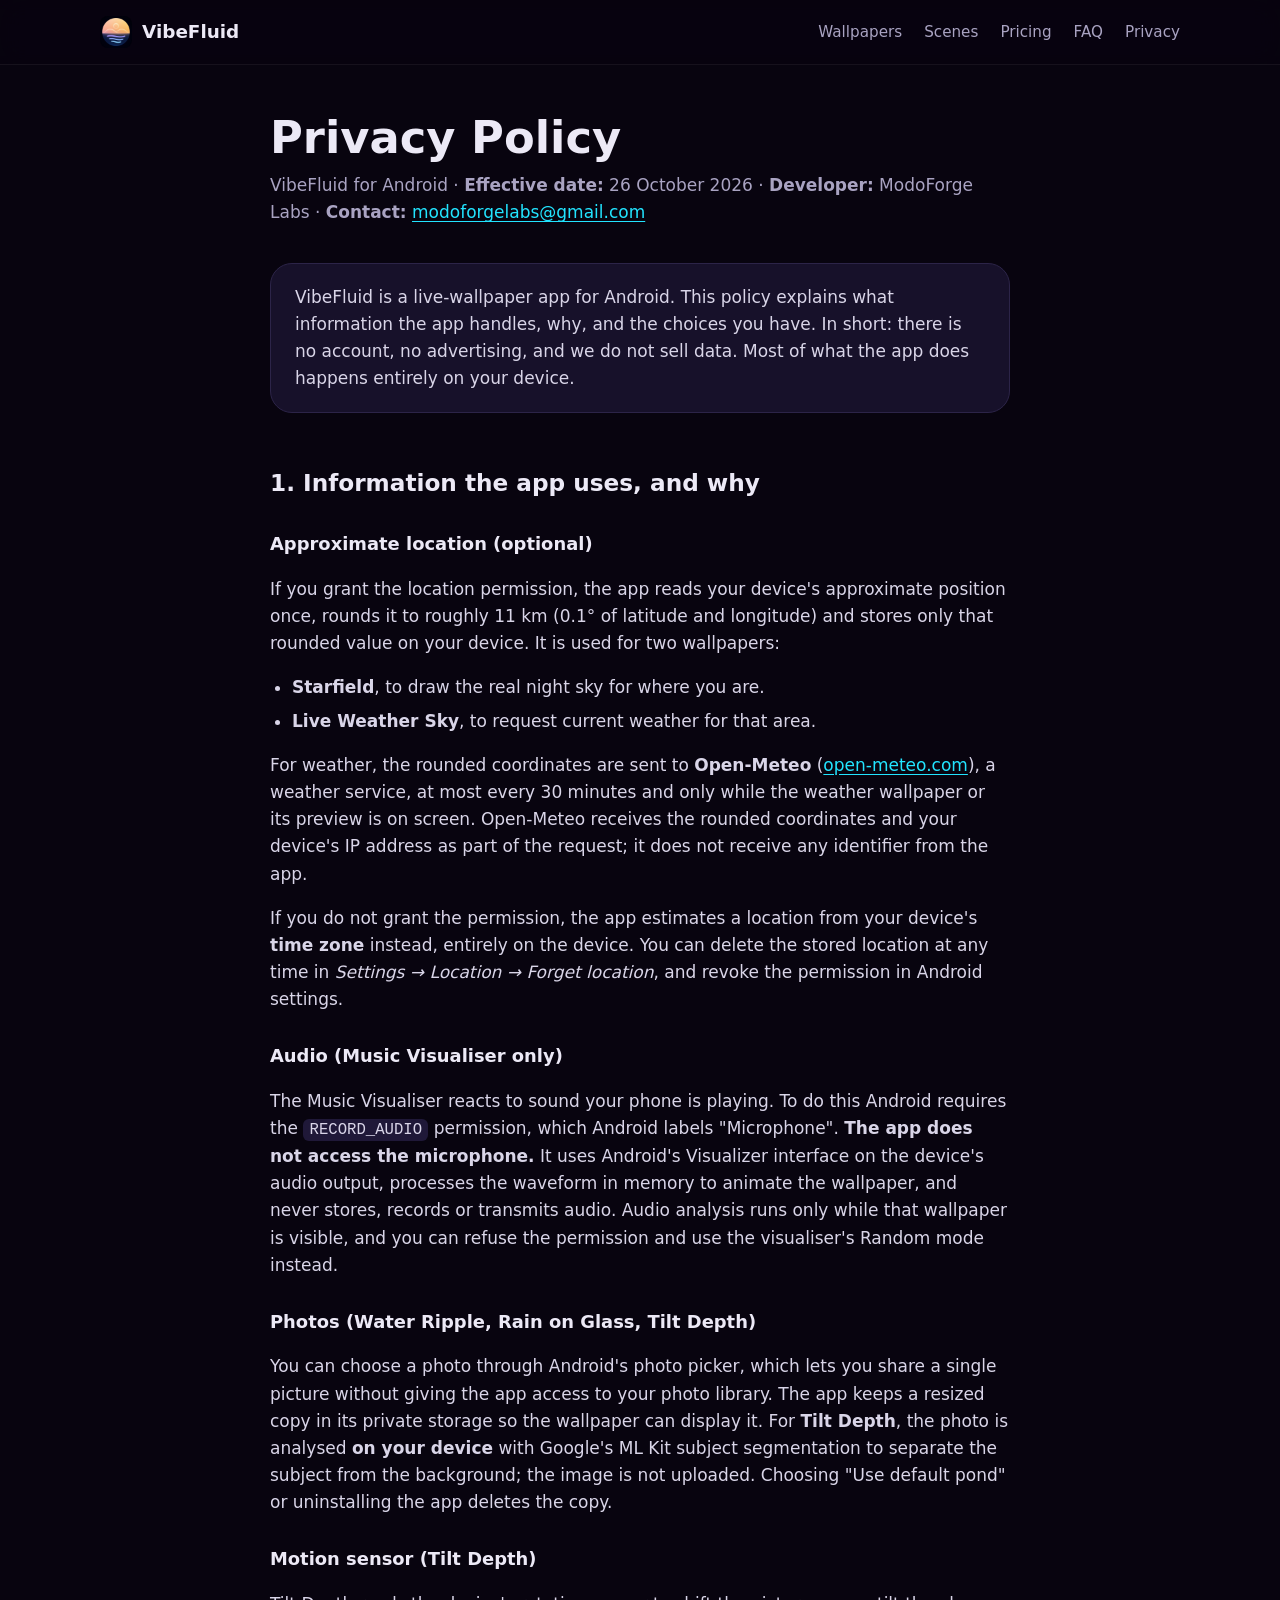
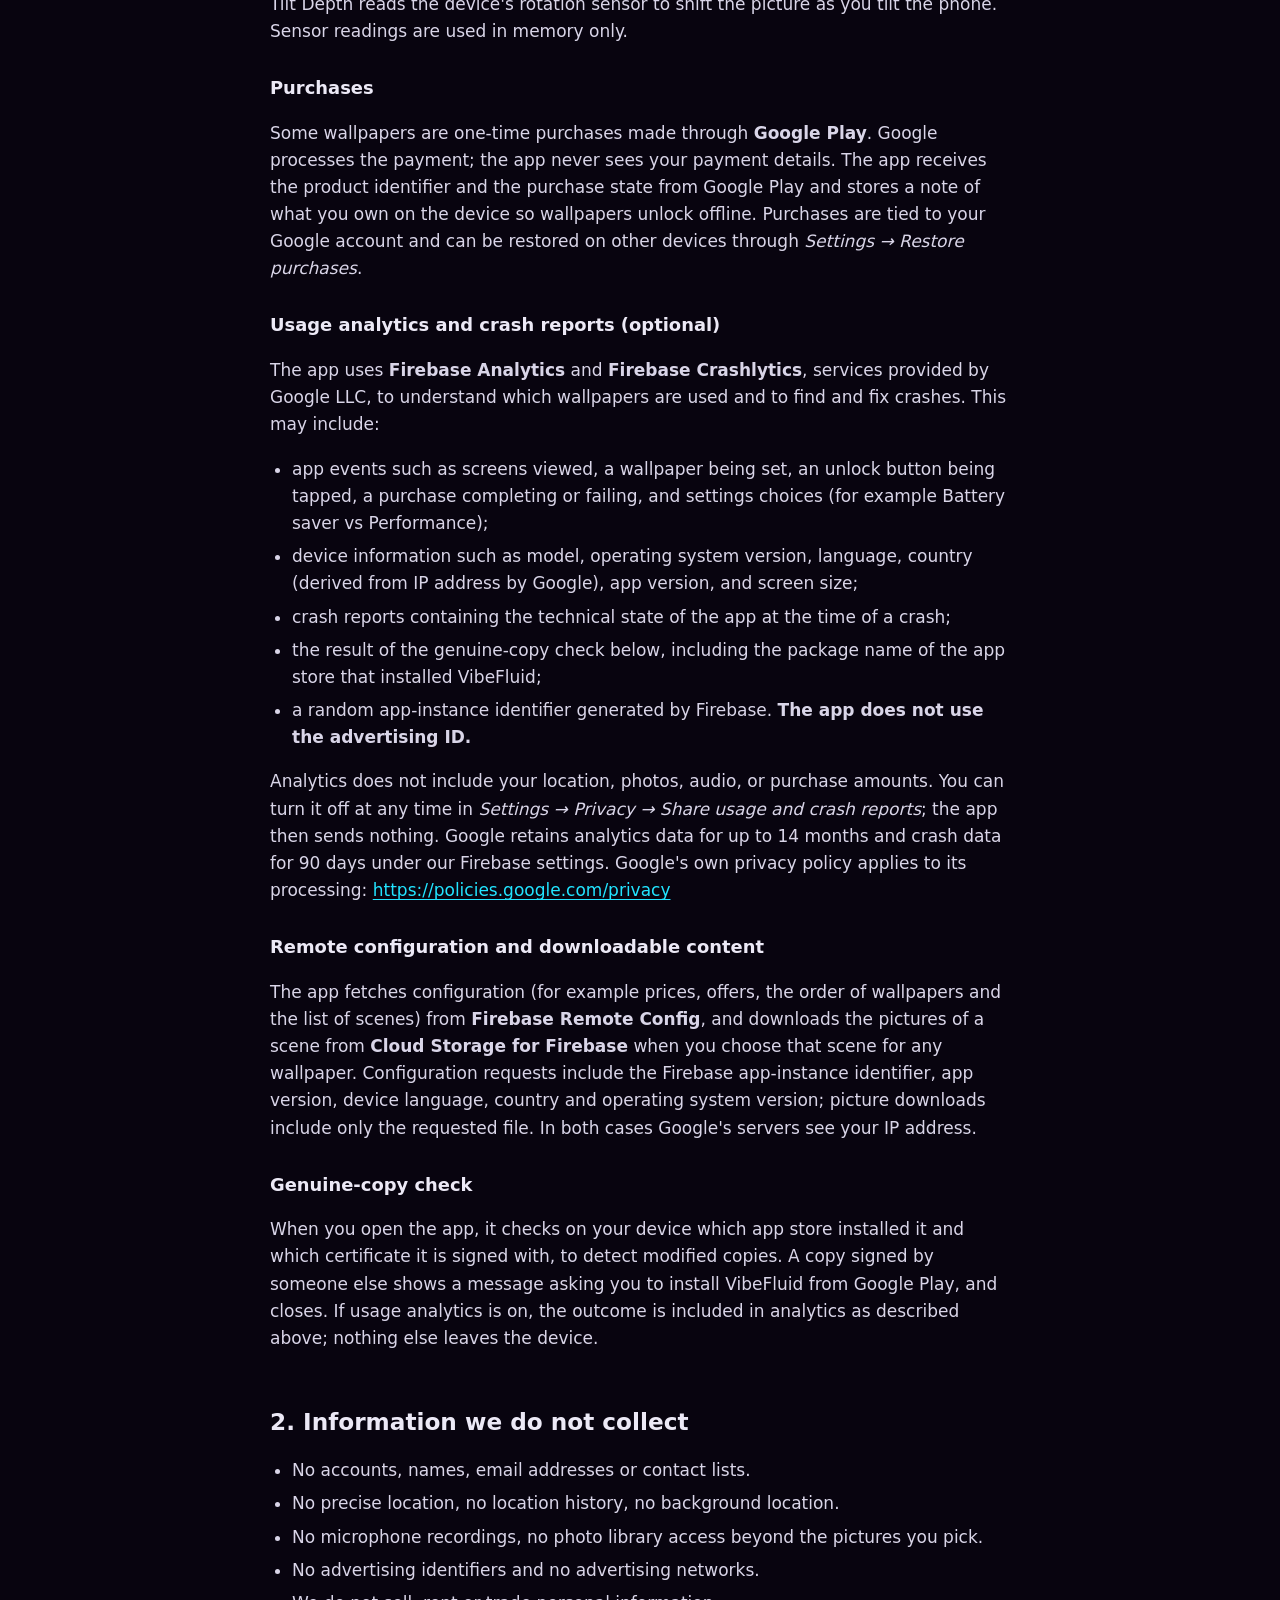
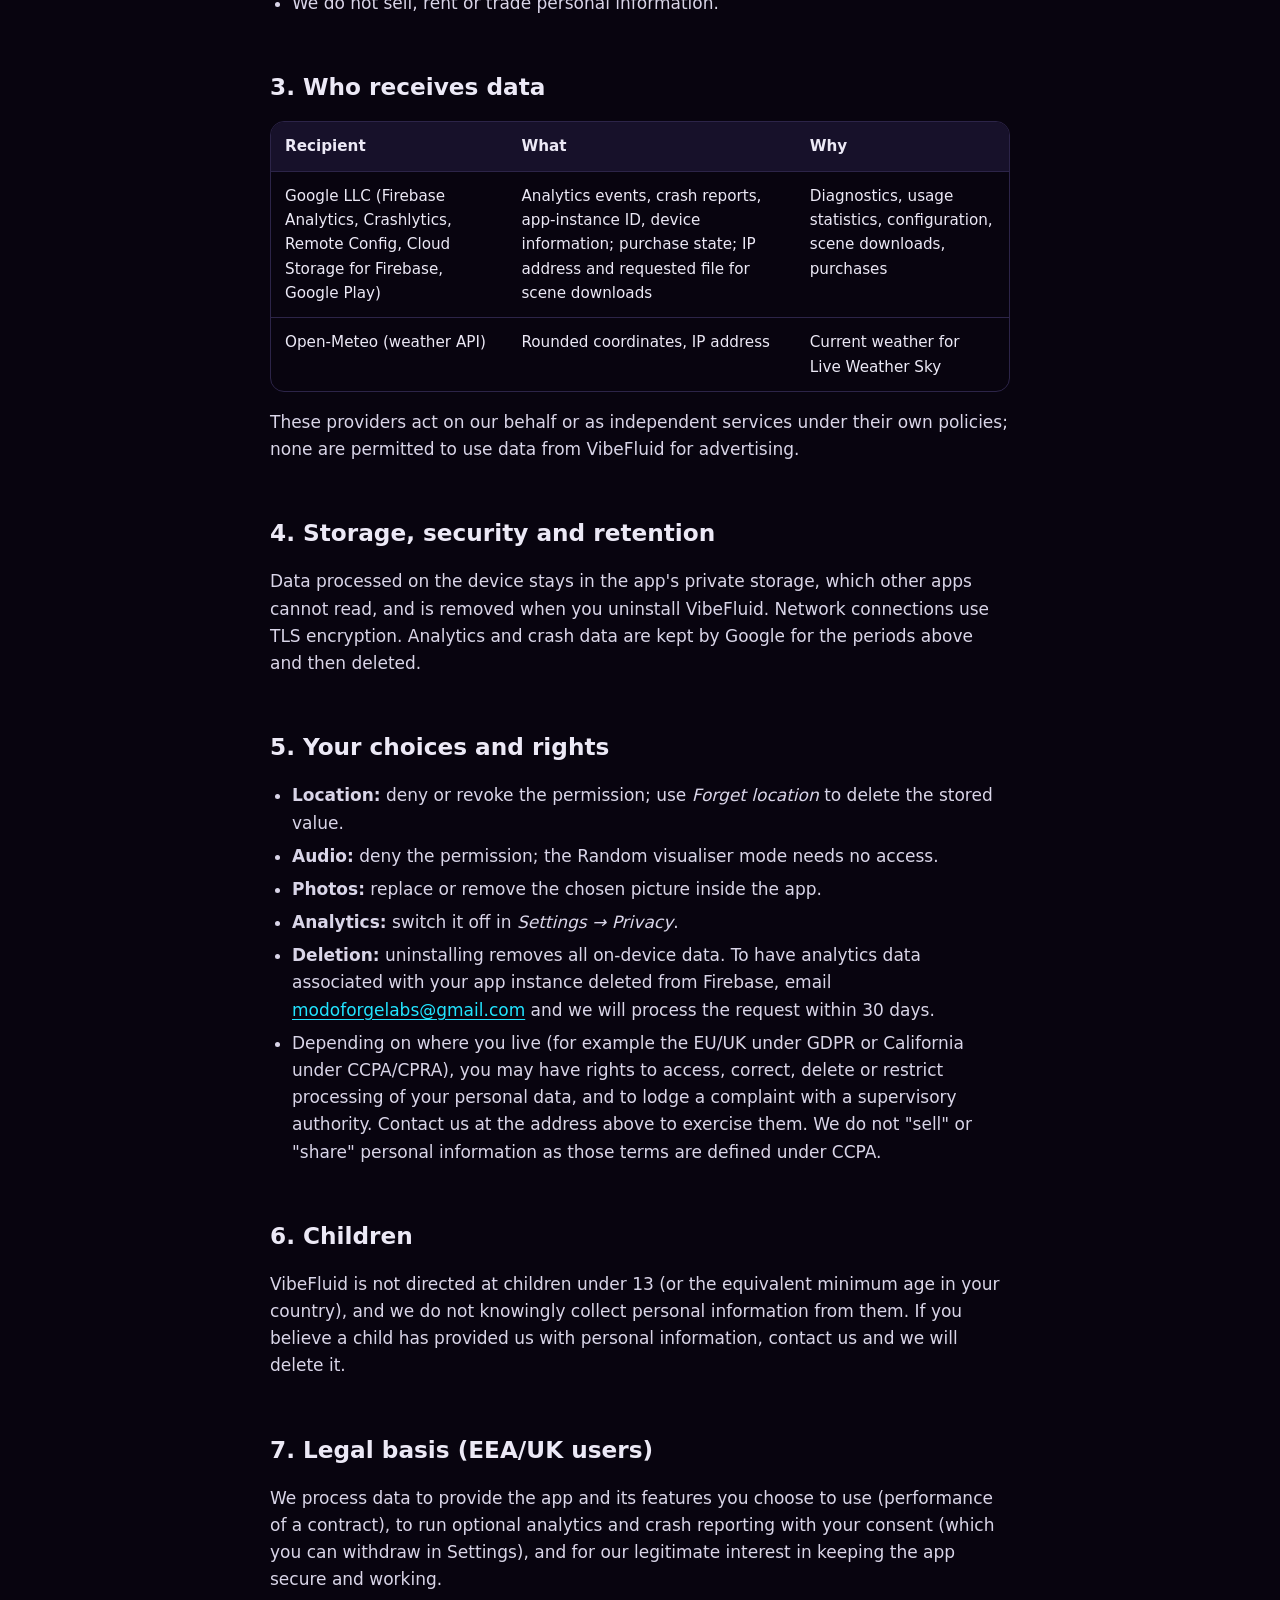
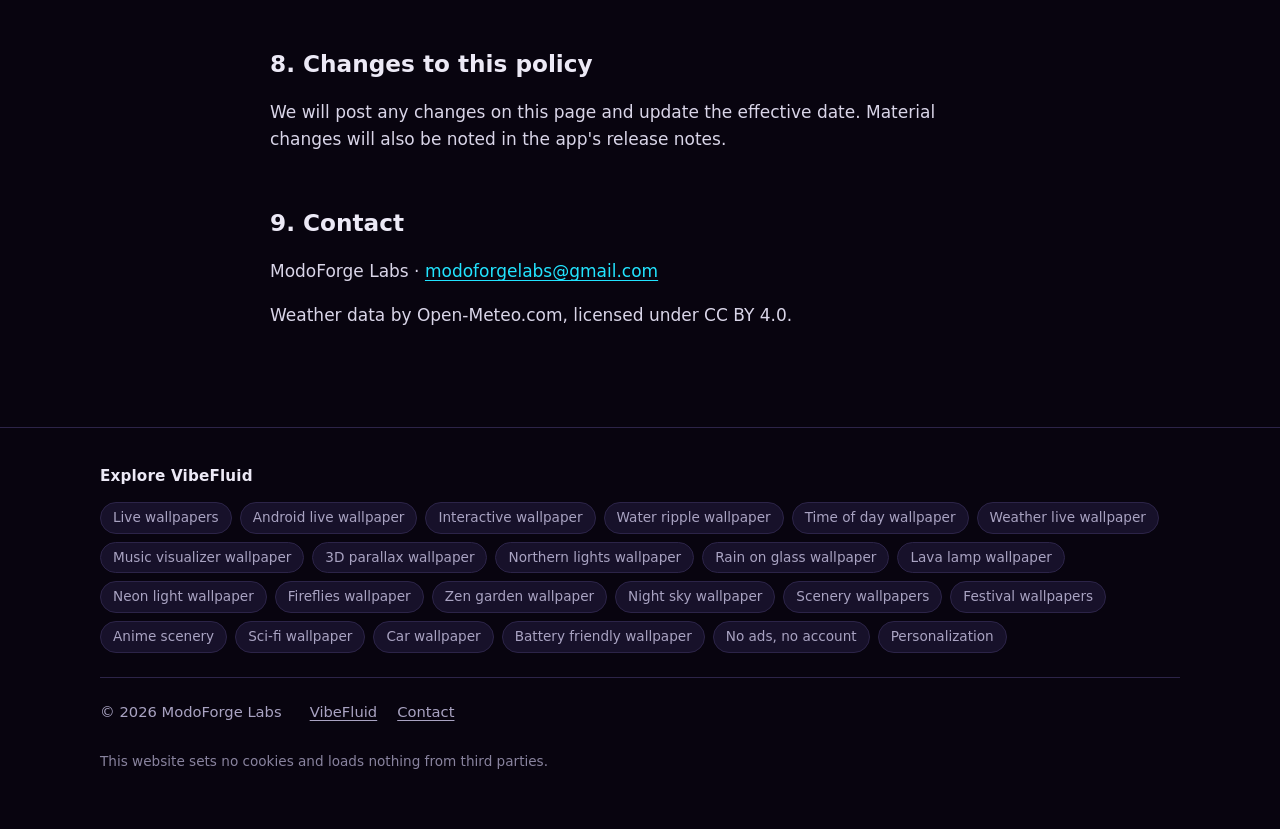
==== commit 25fca783: "Use the latest app icon for the favicon" ====
--- a/privacy/index.html
+++ b/privacy/index.html
@@ -7,7 +7,8 @@
   <meta name="description" content="How the VibeFluid live wallpaper app handles location, audio, photos, purchases and analytics. No ads, no account, no data sold.">
   <meta name="theme-color" content="#08040f">
   <link rel="canonical" href="https://modoforgelabs.github.io/vibefluid/privacy/">
-  <link rel="icon" href="../assets/favicon.svg" type="image/svg+xml">
+  <link rel="icon" href="../assets/favicon-32.png" sizes="32x32" type="image/png">
+  <link rel="icon" href="../assets/favicon-192.png" sizes="192x192" type="image/png">
   <link rel="apple-touch-icon" href="../assets/apple-touch-icon.png">
   <link rel="stylesheet" href="../assets/site.css">
 </head>
@@ -16,7 +17,7 @@
   <header class="site-header">
     <div class="wrap">
       <a class="brand" href="../" aria-label="VibeFluid home">
-        <img src="../assets/favicon.svg" alt="" width="32" height="32">
+        <img src="../assets/favicon-192.png" alt="" width="32" height="32">
         VibeFluid
       </a>
       <nav class="nav" aria-label="Main">
--- a/assets/site.css
+++ b/assets/site.css
@@ -49,7 +49,7 @@
 }
 .site-header .wrap { display: flex; align-items: center; gap: 16px; height: 64px; }
 .brand { display: flex; align-items: center; gap: 10px; color: var(--text); text-decoration: none; font-weight: 700; font-size: 1.15rem; }
-.brand img { width: 32px; height: 32px; }
+.brand img { width: 32px; height: 32px; border-radius: 8px; }
 .nav { margin-left: auto; display: flex; gap: 22px; }
 .nav a { color: var(--muted); text-decoration: none; font-size: .95rem; }
 .nav a:hover { color: var(--text); }
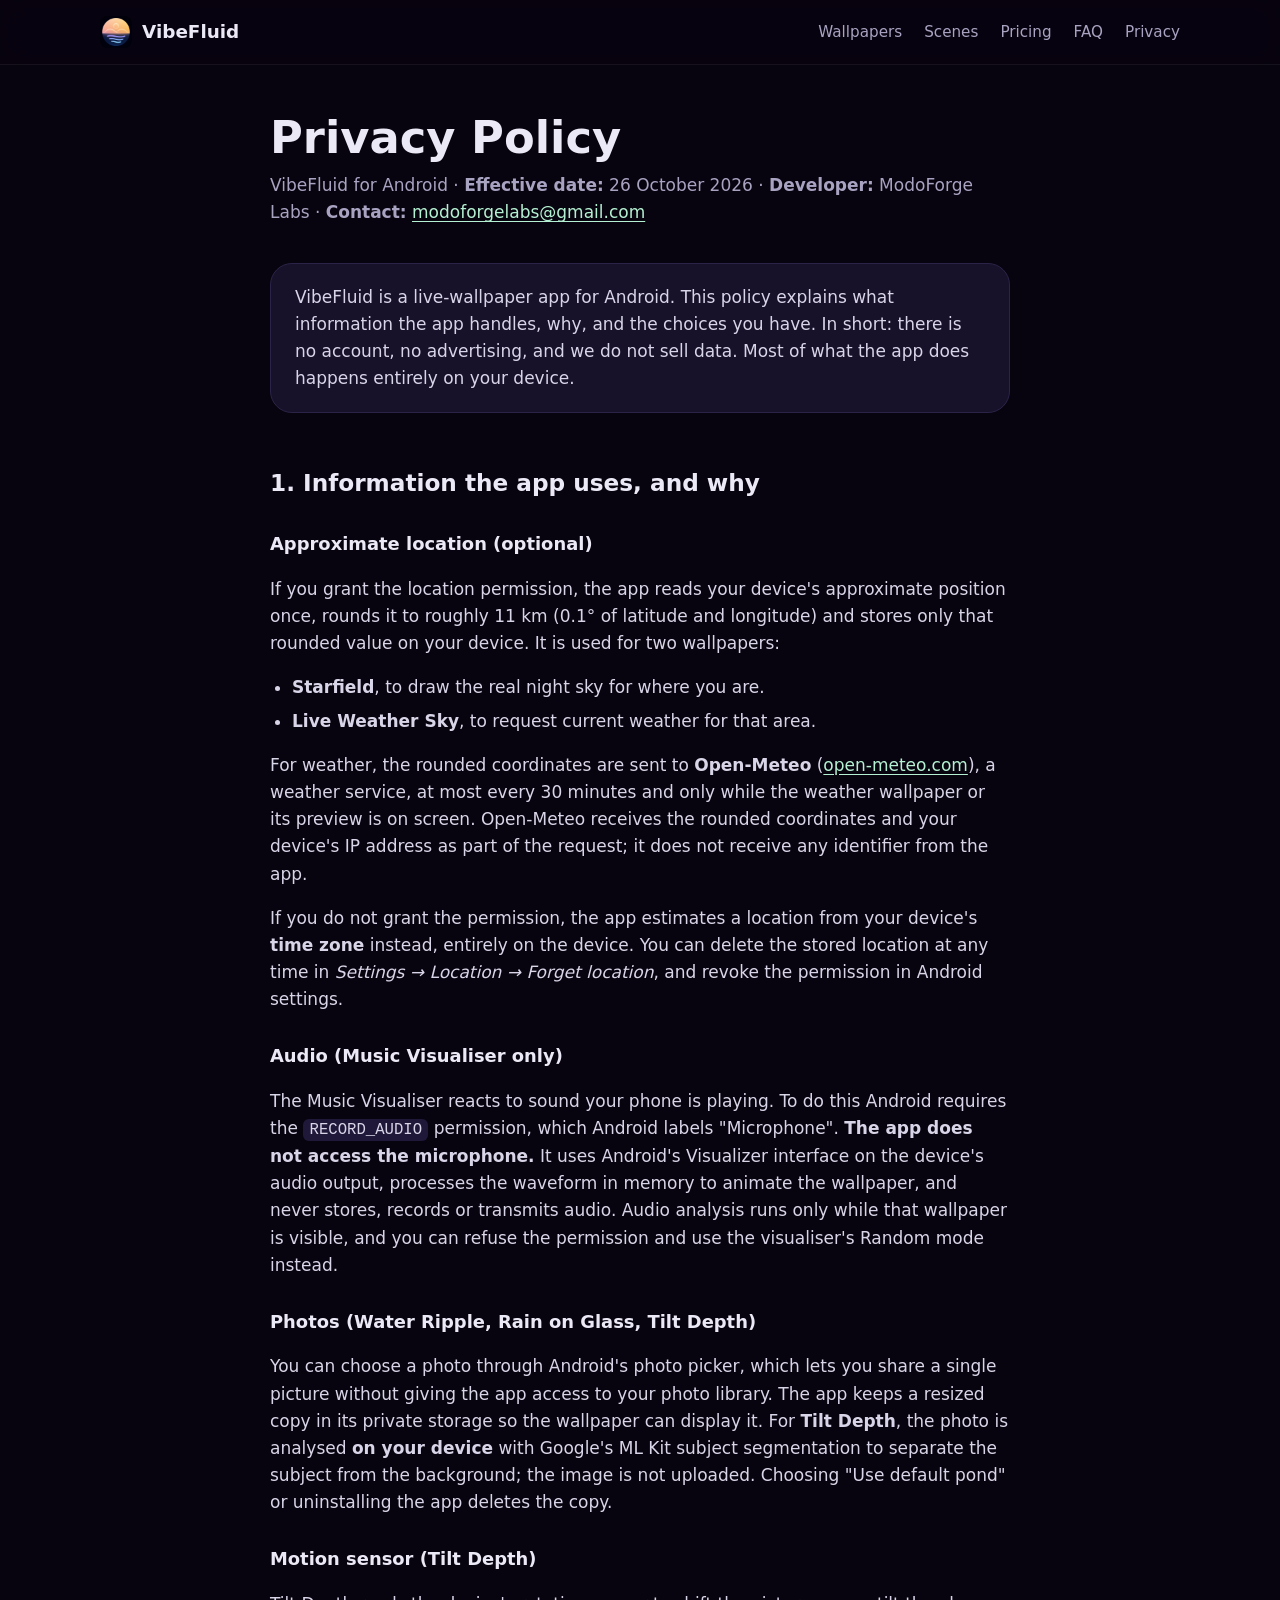
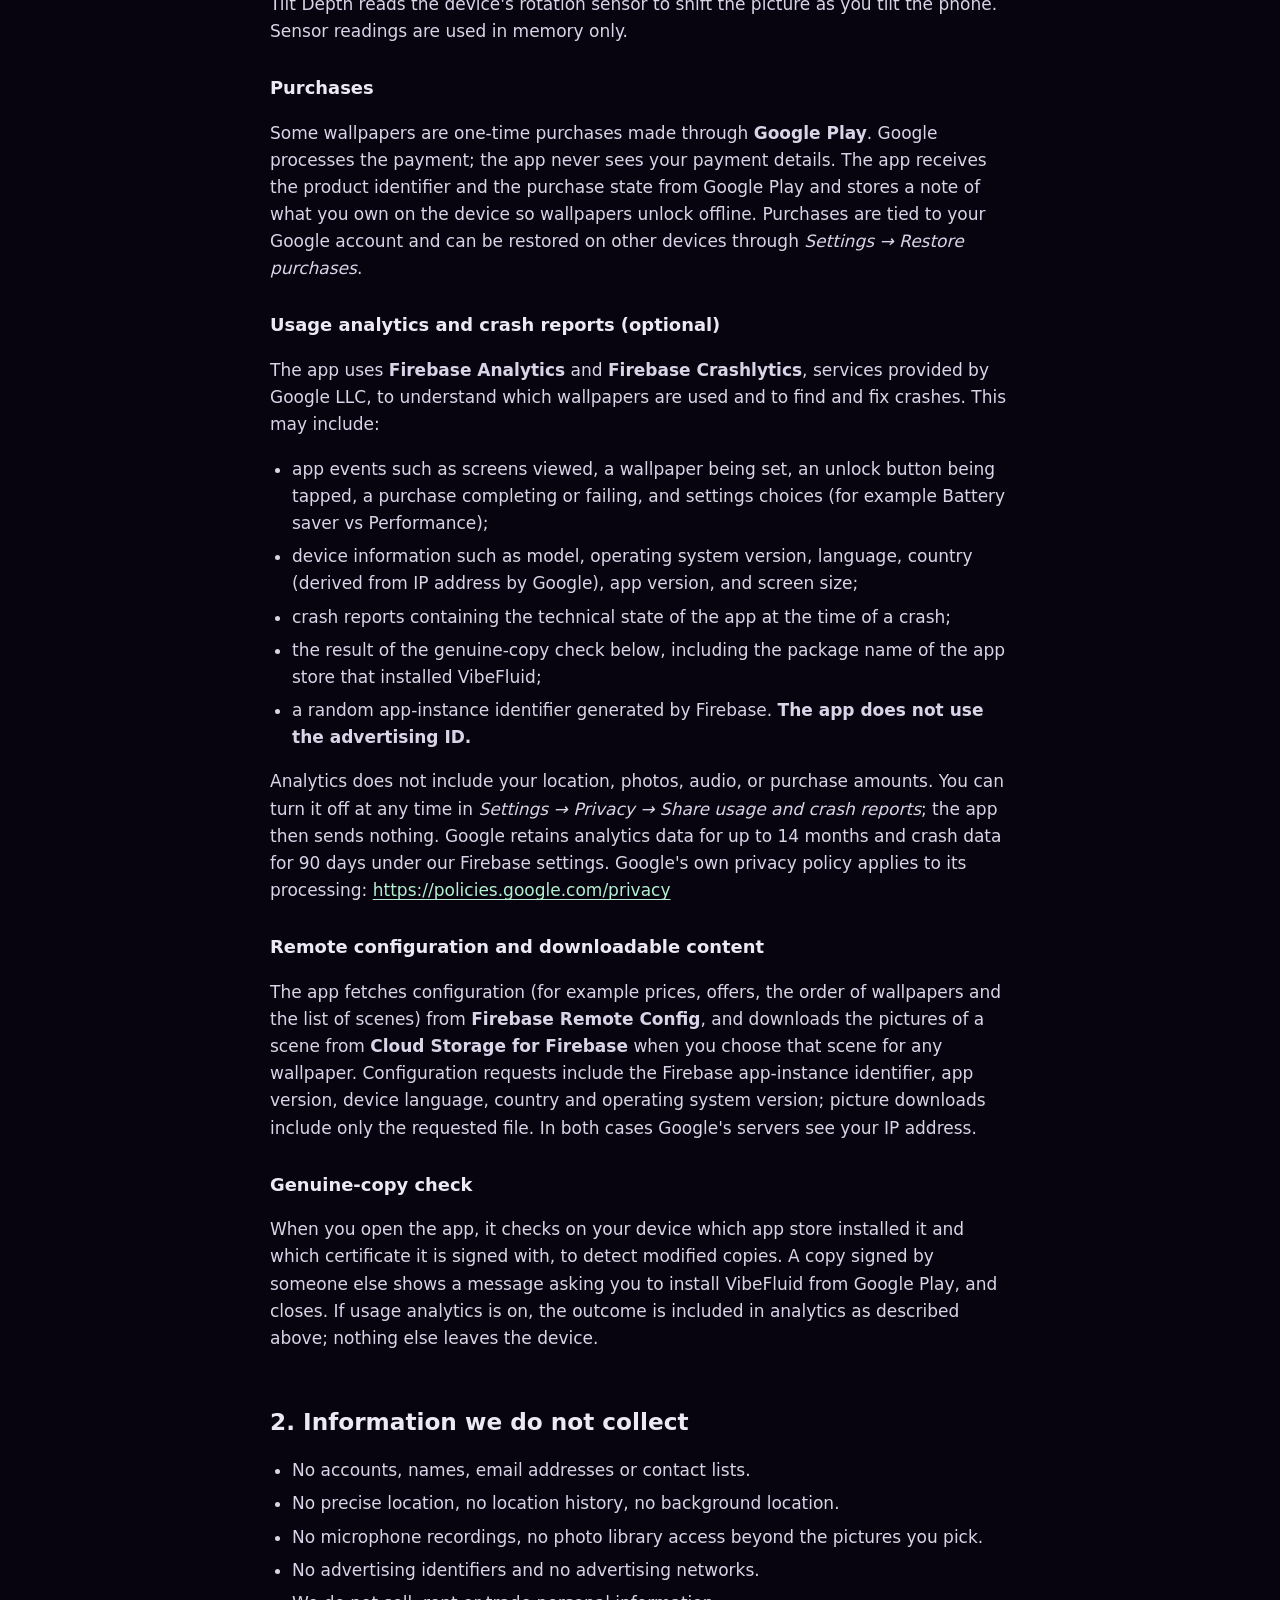
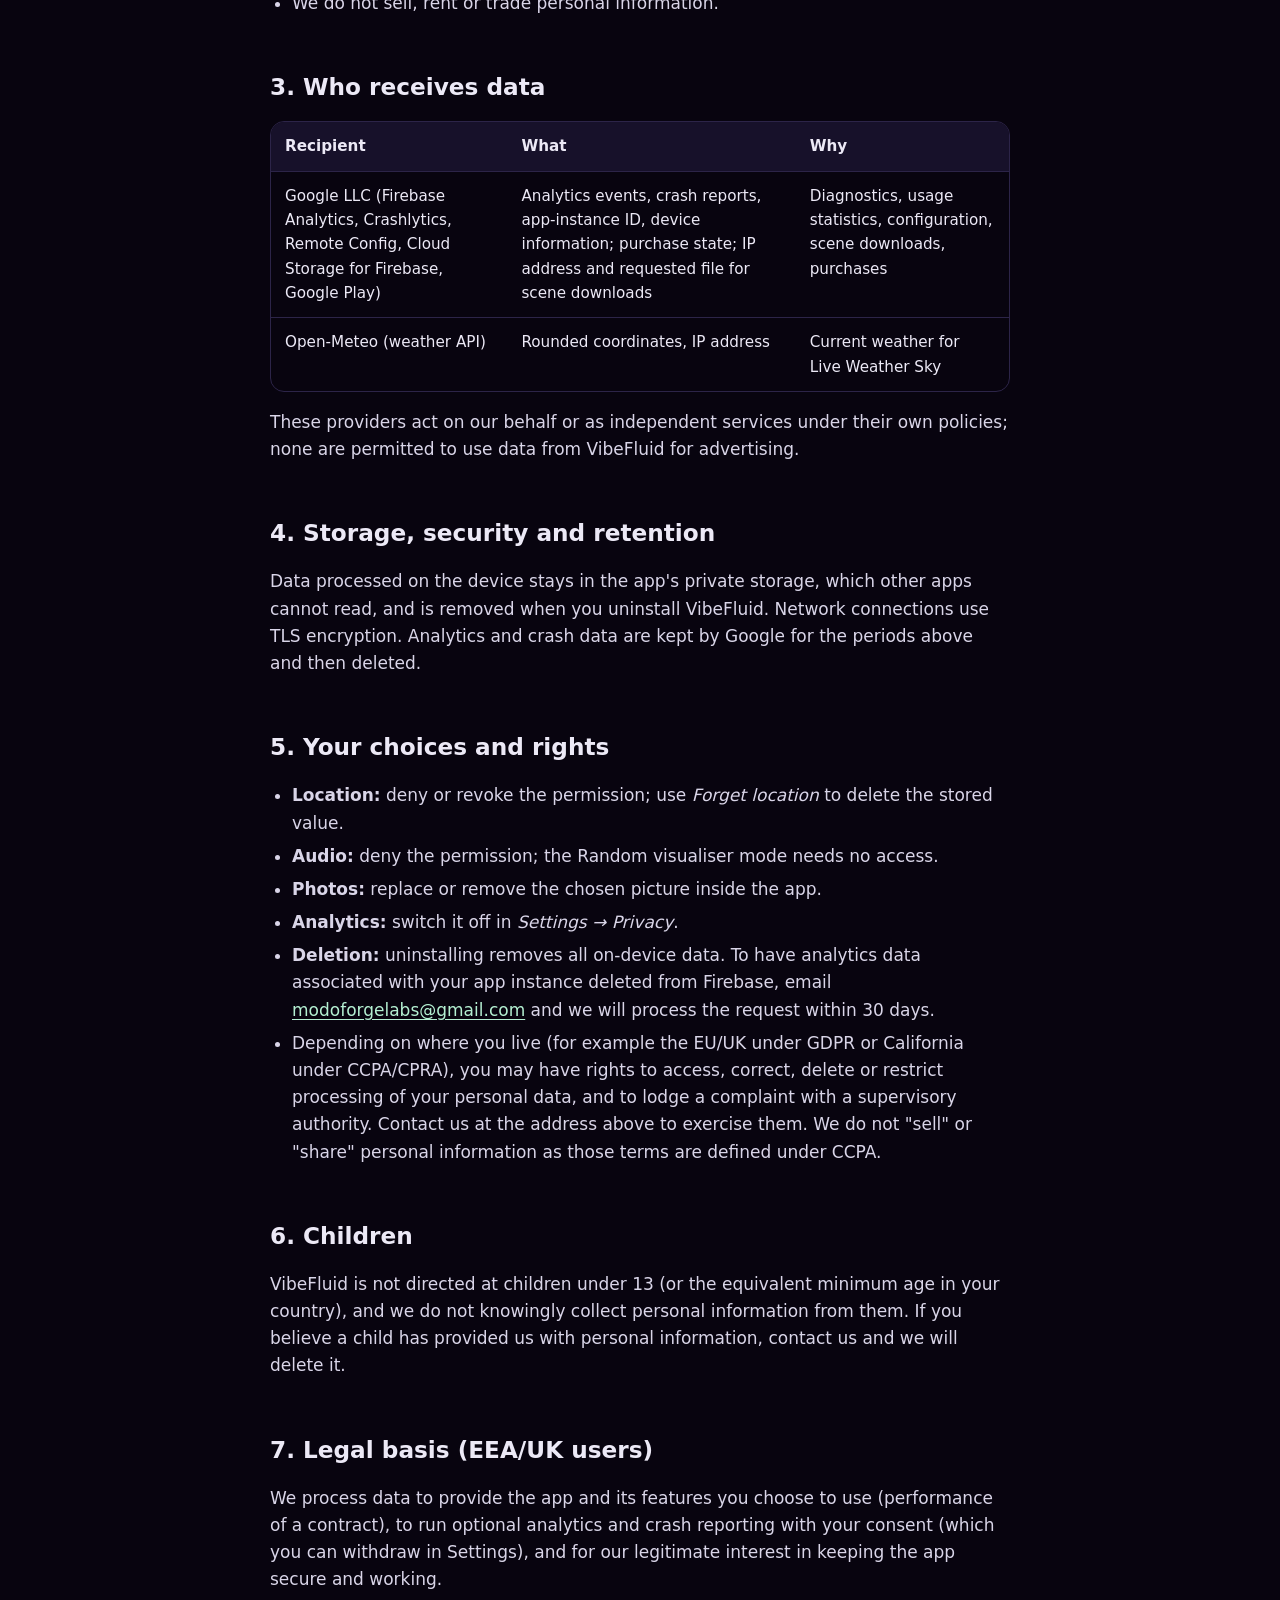
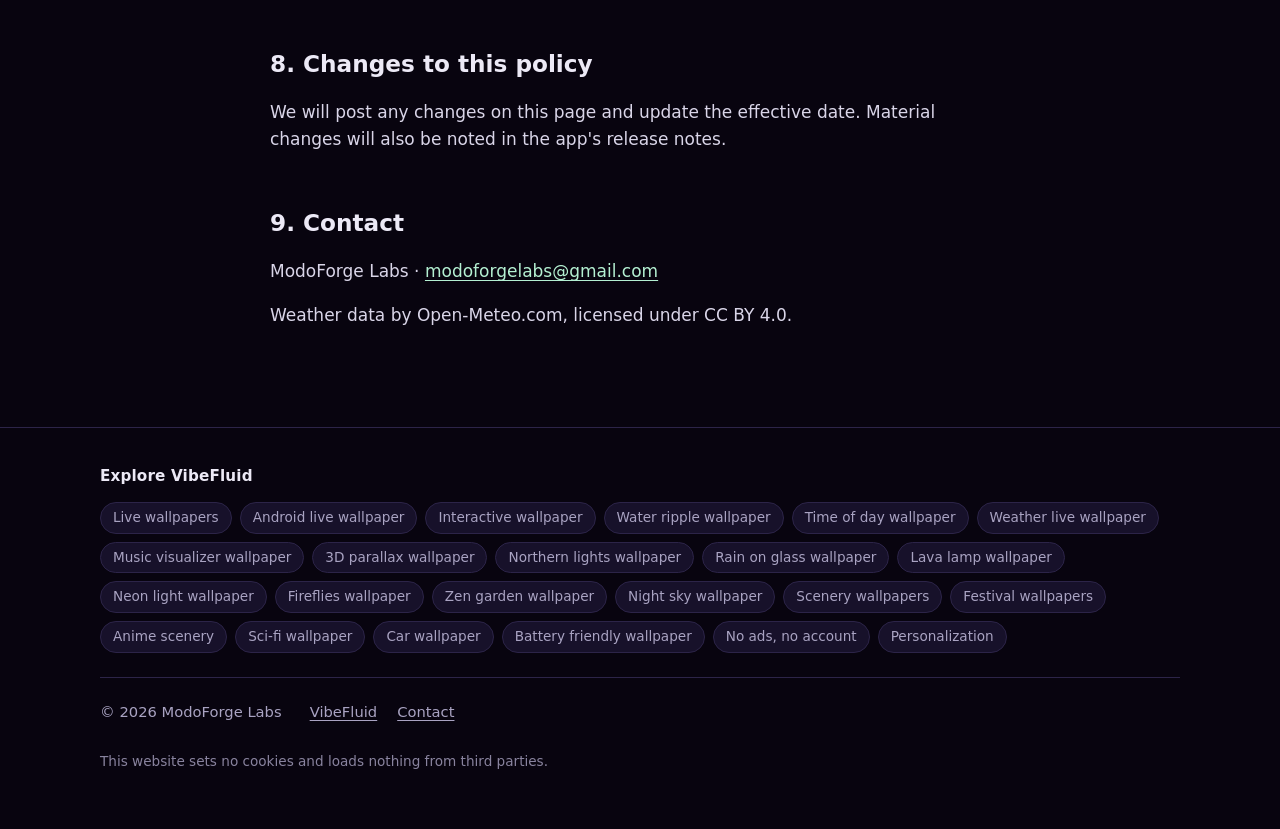
==== commit 83aaf4c4: "Use the modoforgelabs.app domain" ====
--- a/privacy/index.html
+++ b/privacy/index.html
@@ -6,7 +6,7 @@
   <title>Privacy Policy – VibeFluid</title>
   <meta name="description" content="How the VibeFluid live wallpaper app handles location, audio, photos, purchases and analytics. No ads, no account, no data sold.">
   <meta name="theme-color" content="#08040f">
-  <link rel="canonical" href="https://modoforgelabs.github.io/vibefluid/privacy/">
+  <link rel="canonical" href="https://modoforgelabs.app/vibefluid/privacy/">
   <link rel="icon" href="../assets/favicon-32.png" sizes="32x32" type="image/png">
   <link rel="icon" href="../assets/favicon-192.png" sizes="192x192" type="image/png">
   <link rel="apple-touch-icon" href="../assets/apple-touch-icon.png">
--- a/assets/site.css
+++ b/assets/site.css
@@ -7,11 +7,12 @@
   --line: #2c2448;
   --text: #ece9f6;
   --muted: #a9a3c2;
-  --teal: #22e4ff;
-  --violet: #7b5cff;
-  --magenta: #ff2bd6;
-  --gold: #ffc94d;
-  --gradient: linear-gradient(100deg, var(--teal), var(--violet) 52%, var(--magenta));
+  --mint: #b4f0d2;
+  --lavender: #d0bcff;
+  --peach: #ffc9a8;
+  --gold: #ffe196;
+  /* Same calm sunrise palette and button gradient as the ModoForge Labs site. */
+  --gradient: linear-gradient(105deg, var(--peach) 0%, var(--lavender) 55%, var(--mint) 100%);
   --radius: 22px;
   --max: 1120px;
   color-scheme: dark;
@@ -29,10 +30,10 @@
   -webkit-font-smoothing: antialiased;
 }
 
-a { color: var(--teal); text-underline-offset: 3px; }
-a:hover { color: #7ff0ff; }
+a { color: var(--mint); text-underline-offset: 3px; }
+a:hover { color: #d9f9e8; }
 img { max-width: 100%; display: block; }
-:focus-visible { outline: 3px solid var(--teal); outline-offset: 3px; border-radius: 6px; }
+:focus-visible { outline: 3px solid var(--mint); outline-offset: 3px; border-radius: 6px; }
 
 .wrap { width: 100%; max-width: var(--max); margin: 0 auto; padding: 0 20px; }
 
@@ -62,10 +63,10 @@
   font-weight: 650; font-size: 1rem; text-decoration: none;
   border: 1px solid transparent; transition: transform .15s ease, box-shadow .15s ease;
 }
-.btn-primary { background: var(--gradient); color: #0b0614; box-shadow: 0 10px 30px rgba(123, 92, 255, .35); }
-.btn-primary:hover { color: #0b0614; transform: translateY(-1px); box-shadow: 0 14px 36px rgba(123, 92, 255, .45); }
+.btn-primary { background: var(--gradient); color: #0c0914; box-shadow: 0 12px 32px rgba(255, 201, 168, .24); }
+.btn-primary:hover { color: #0c0914; transform: translateY(-2px); box-shadow: 0 16px 38px rgba(208, 188, 255, .34); }
 .btn-ghost { border-color: var(--line); color: var(--text); background: rgba(255, 255, 255, .03); }
-.btn-ghost:hover { color: var(--text); border-color: var(--violet); }
+.btn-ghost:hover { color: var(--text); border-color: var(--lavender); }
 .btn svg { width: 20px; height: 20px; flex: none; }
 
 /* ---------- Hero ---------- */
@@ -73,12 +74,12 @@
 .hero canvas { position: absolute; inset: 0; width: 100%; height: 100%; z-index: 0; }
 .hero::after {
   content: ""; position: absolute; inset: 0; z-index: 0; pointer-events: none;
-  background: radial-gradient(60% 70% at 78% 40%, rgba(123, 92, 255, .22), transparent 70%),
-              radial-gradient(40% 50% at 10% 90%, rgba(34, 228, 255, .12), transparent 70%);
+  background: radial-gradient(60% 70% at 78% 40%, rgba(208, 188, 255, .22), transparent 70%),
+              radial-gradient(40% 50% at 10% 90%, rgba(180, 240, 210, .12), transparent 70%);
 }
 .hero .wrap { position: relative; z-index: 1; display: grid; grid-template-columns: 1.15fr .85fr; gap: 48px; align-items: center; pointer-events: none; }
 .hero .wrap a, .hero .wrap .phone { pointer-events: auto; }
-.eyebrow { display: inline-block; color: var(--teal); font-weight: 650; letter-spacing: .08em; text-transform: uppercase; font-size: .8rem; margin-bottom: 14px; }
+.eyebrow { display: inline-block; color: var(--mint); font-weight: 650; letter-spacing: .08em; text-transform: uppercase; font-size: .8rem; margin-bottom: 14px; }
 .hero h1 { font-size: clamp(2.3rem, 5.4vw, 4rem); line-height: 1.05; letter-spacing: -.02em; margin: 0 0 18px; }
 .grad { background: var(--gradient); -webkit-background-clip: text; background-clip: text; color: transparent; }
 .lede { color: var(--muted); font-size: 1.15rem; max-width: 34em; margin: 0 0 30px; }
@@ -185,7 +186,7 @@
 .faq details { border-bottom: 1px solid var(--line); padding: 18px 0; }
 .faq summary { cursor: pointer; font-weight: 650; font-size: 1.06rem; list-style: none; display: flex; justify-content: space-between; gap: 16px; }
 .faq summary::-webkit-details-marker { display: none; }
-.faq summary::after { content: "+"; color: var(--teal); font-size: 1.4rem; line-height: 1; }
+.faq summary::after { content: "+"; color: var(--mint); font-size: 1.4rem; line-height: 1; }
 .faq details[open] summary::after { content: "–"; }
 .faq details p { color: var(--muted); margin: 12px 0 0; }
 
@@ -207,7 +208,7 @@
 .footer-title { margin: 0 0 14px; font-size: .95rem; font-weight: 600; color: var(--text); letter-spacing: .01em; }
 .tags { list-style: none; margin: 0; padding: 0; display: flex; flex-wrap: wrap; gap: 8px; }
 .tags a { display: inline-block; padding: 6px 12px; border: 1px solid var(--line); border-radius: 999px; background: var(--surface); font-size: .85rem; line-height: 1.3; color: var(--muted); text-decoration: none; transition: color .15s, border-color .15s; }
-.tags a:hover, .tags a:focus-visible { color: var(--text); border-color: var(--violet); }
+.tags a:hover, .tags a:focus-visible { color: var(--text); border-color: var(--lavender); }
 @media (max-width: 600px) { .tags { gap: 6px; } .tags a { padding: 5px 10px; font-size: .8rem; } }
 
 /* Links into the page land below the sticky header. */
